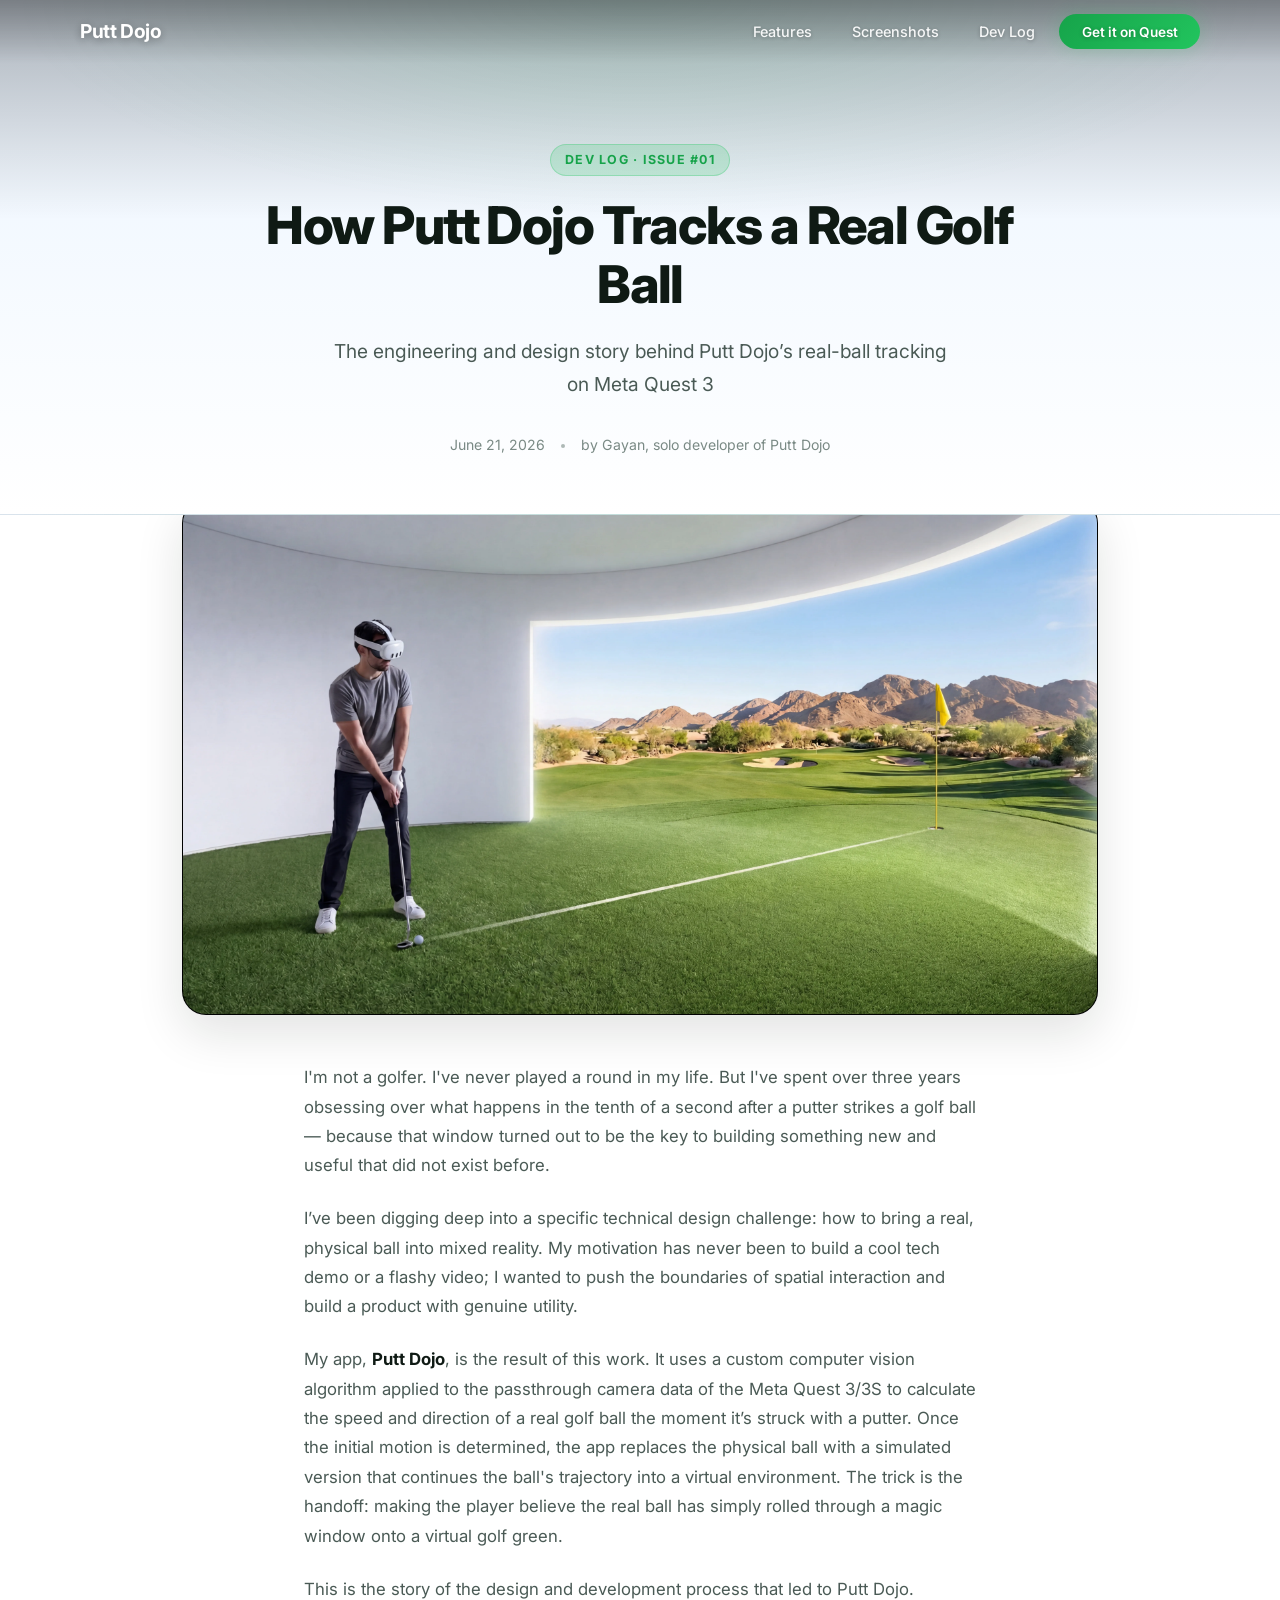
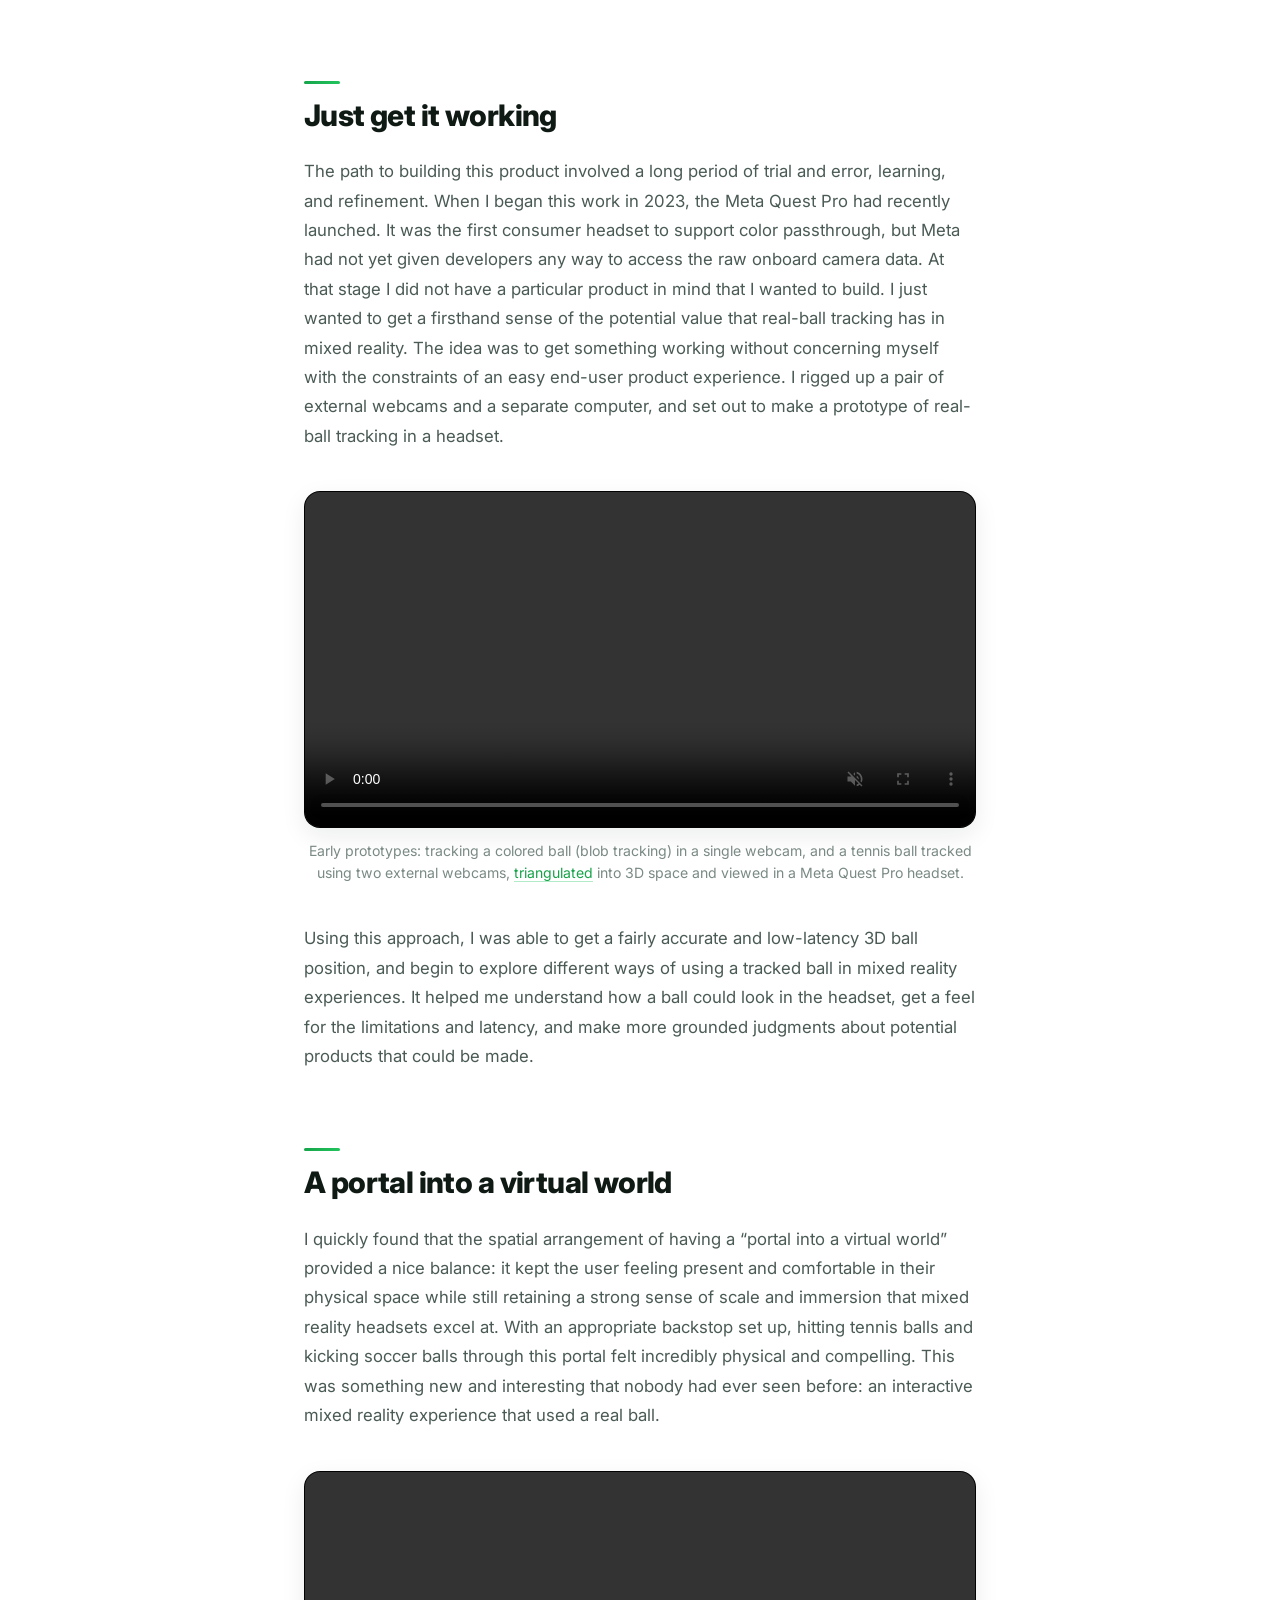
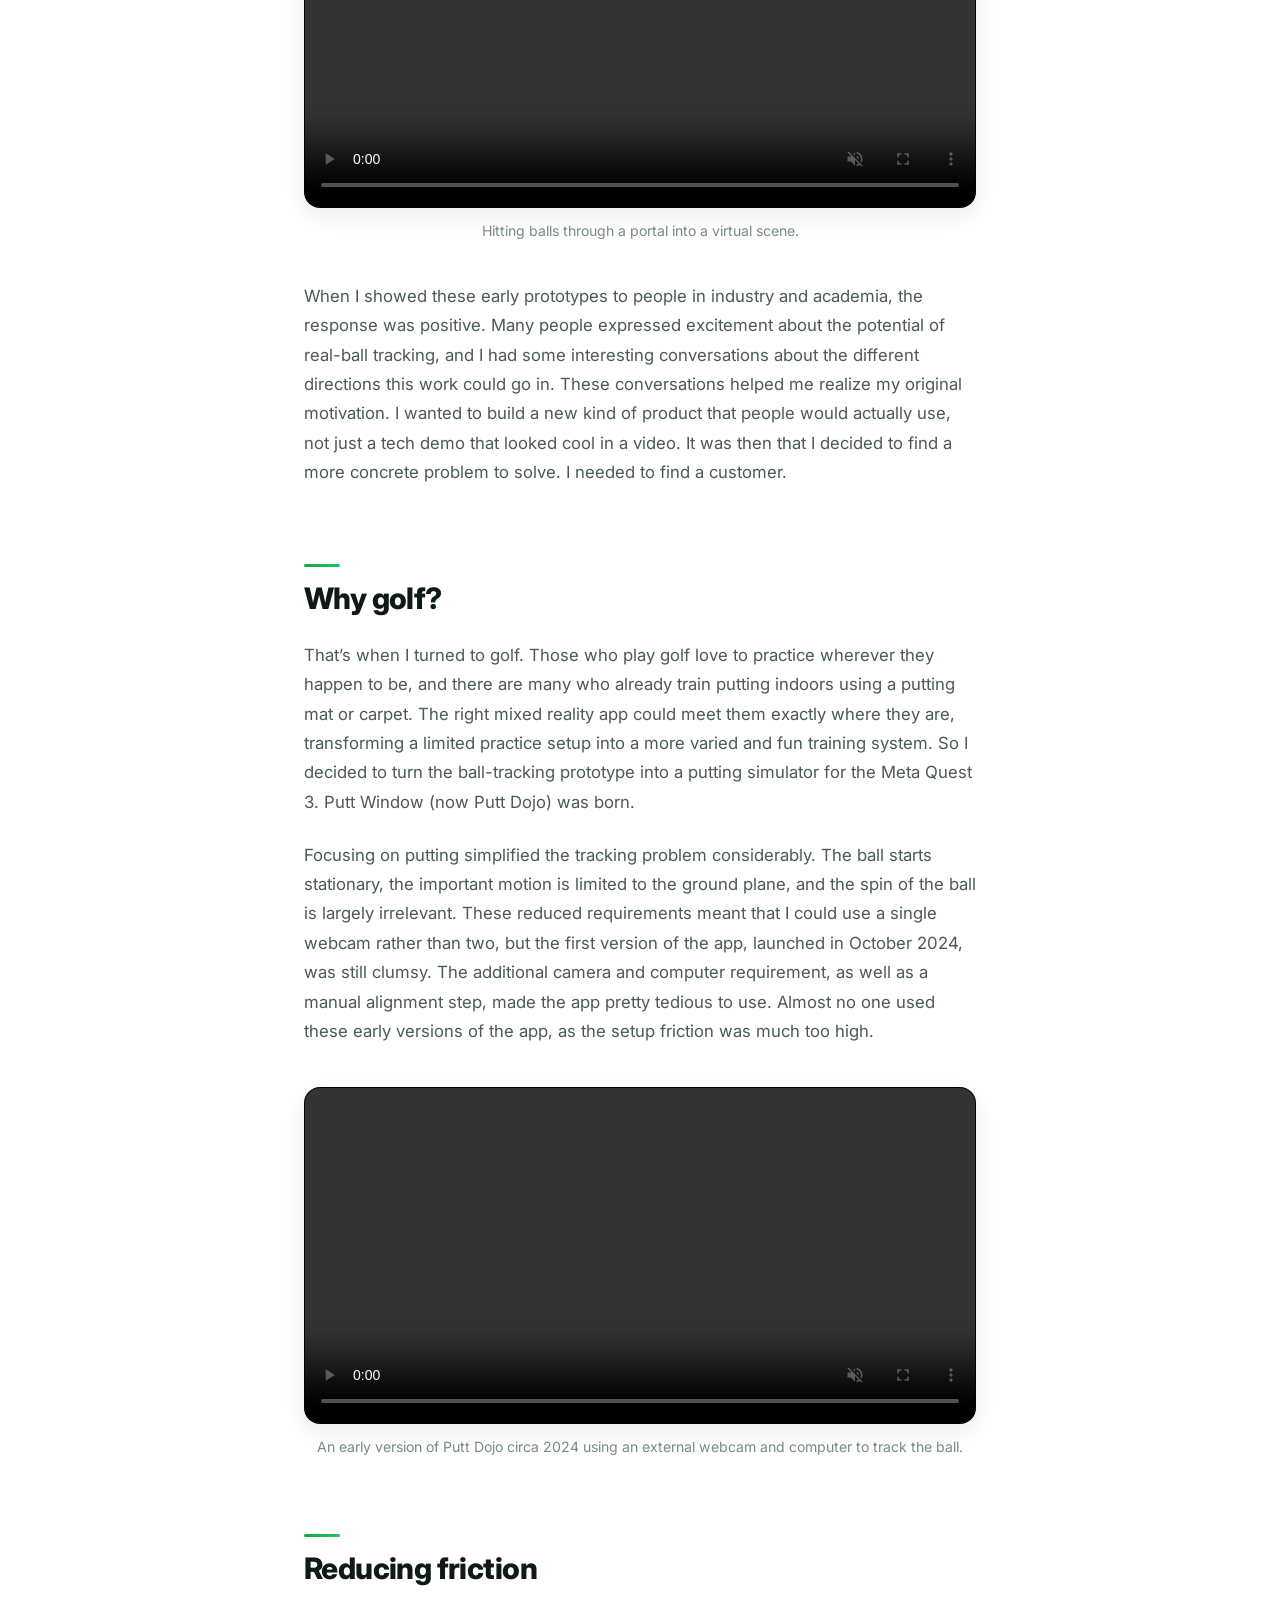
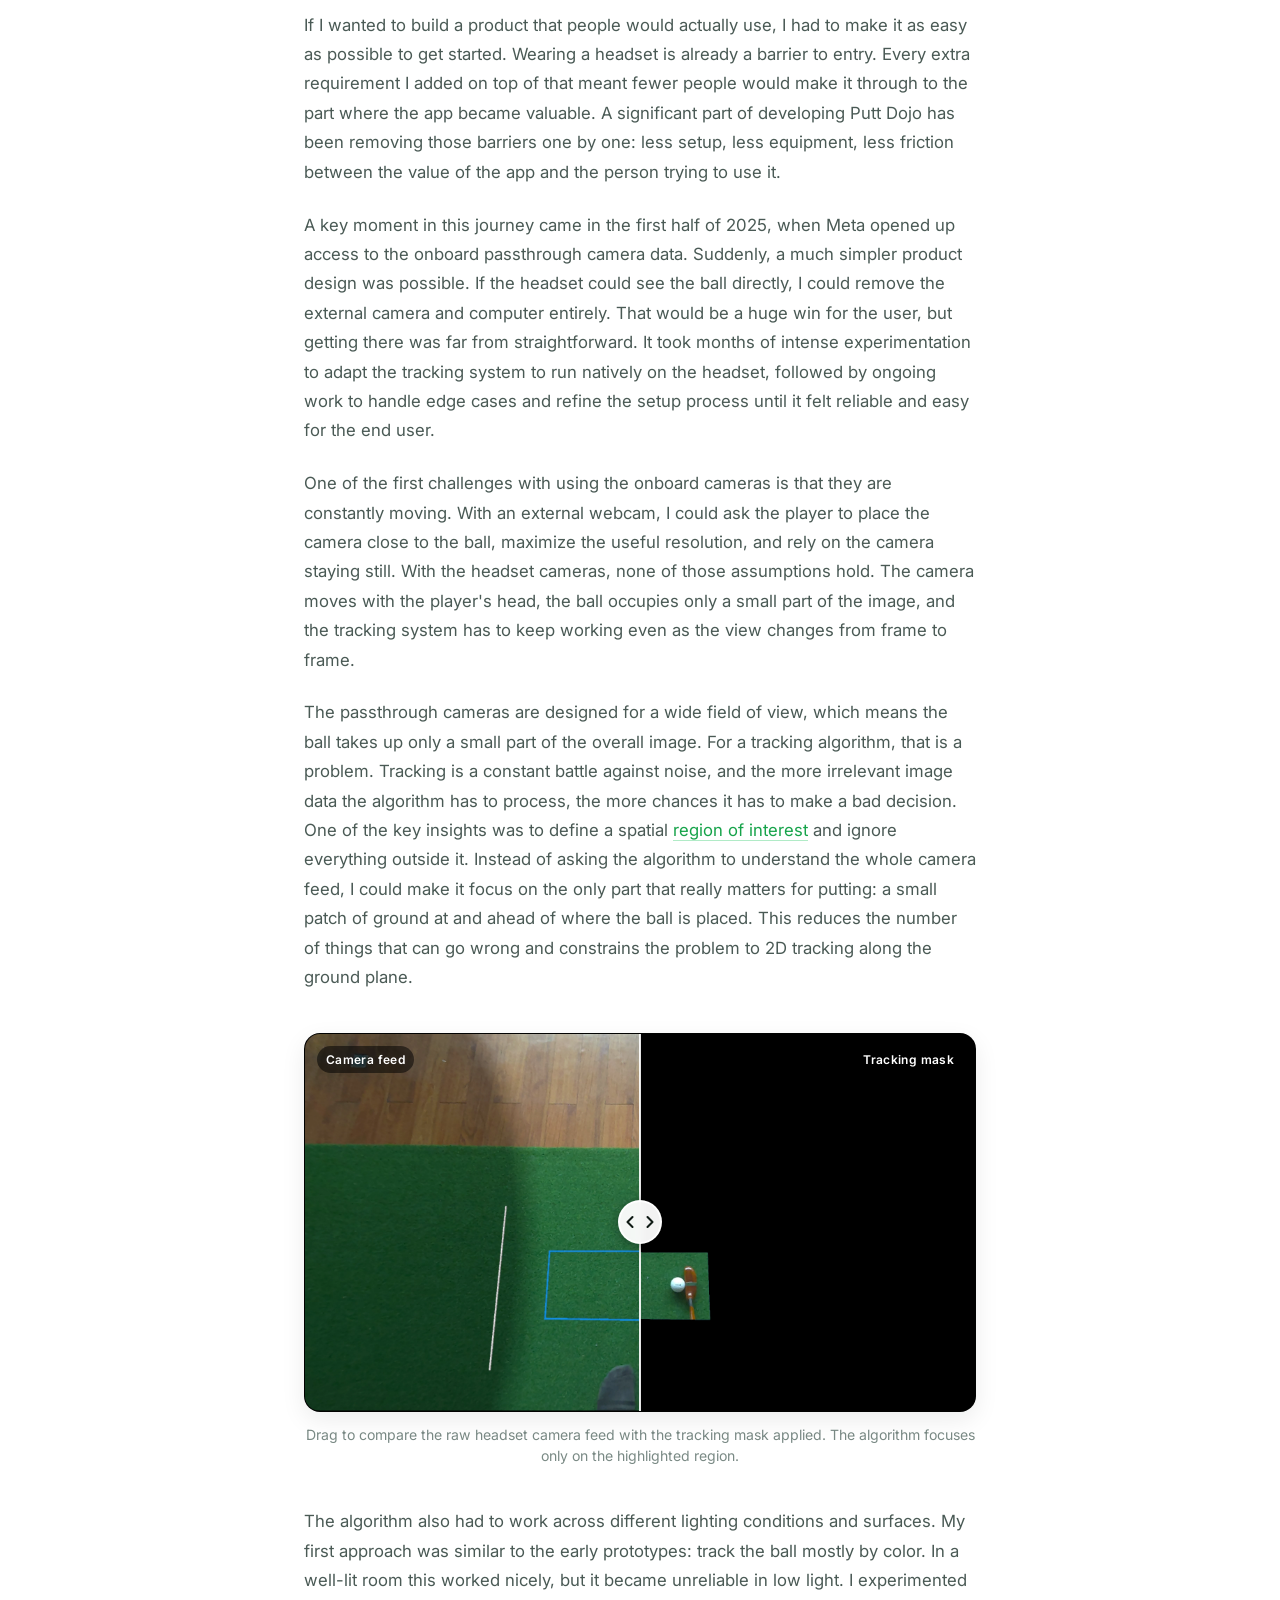
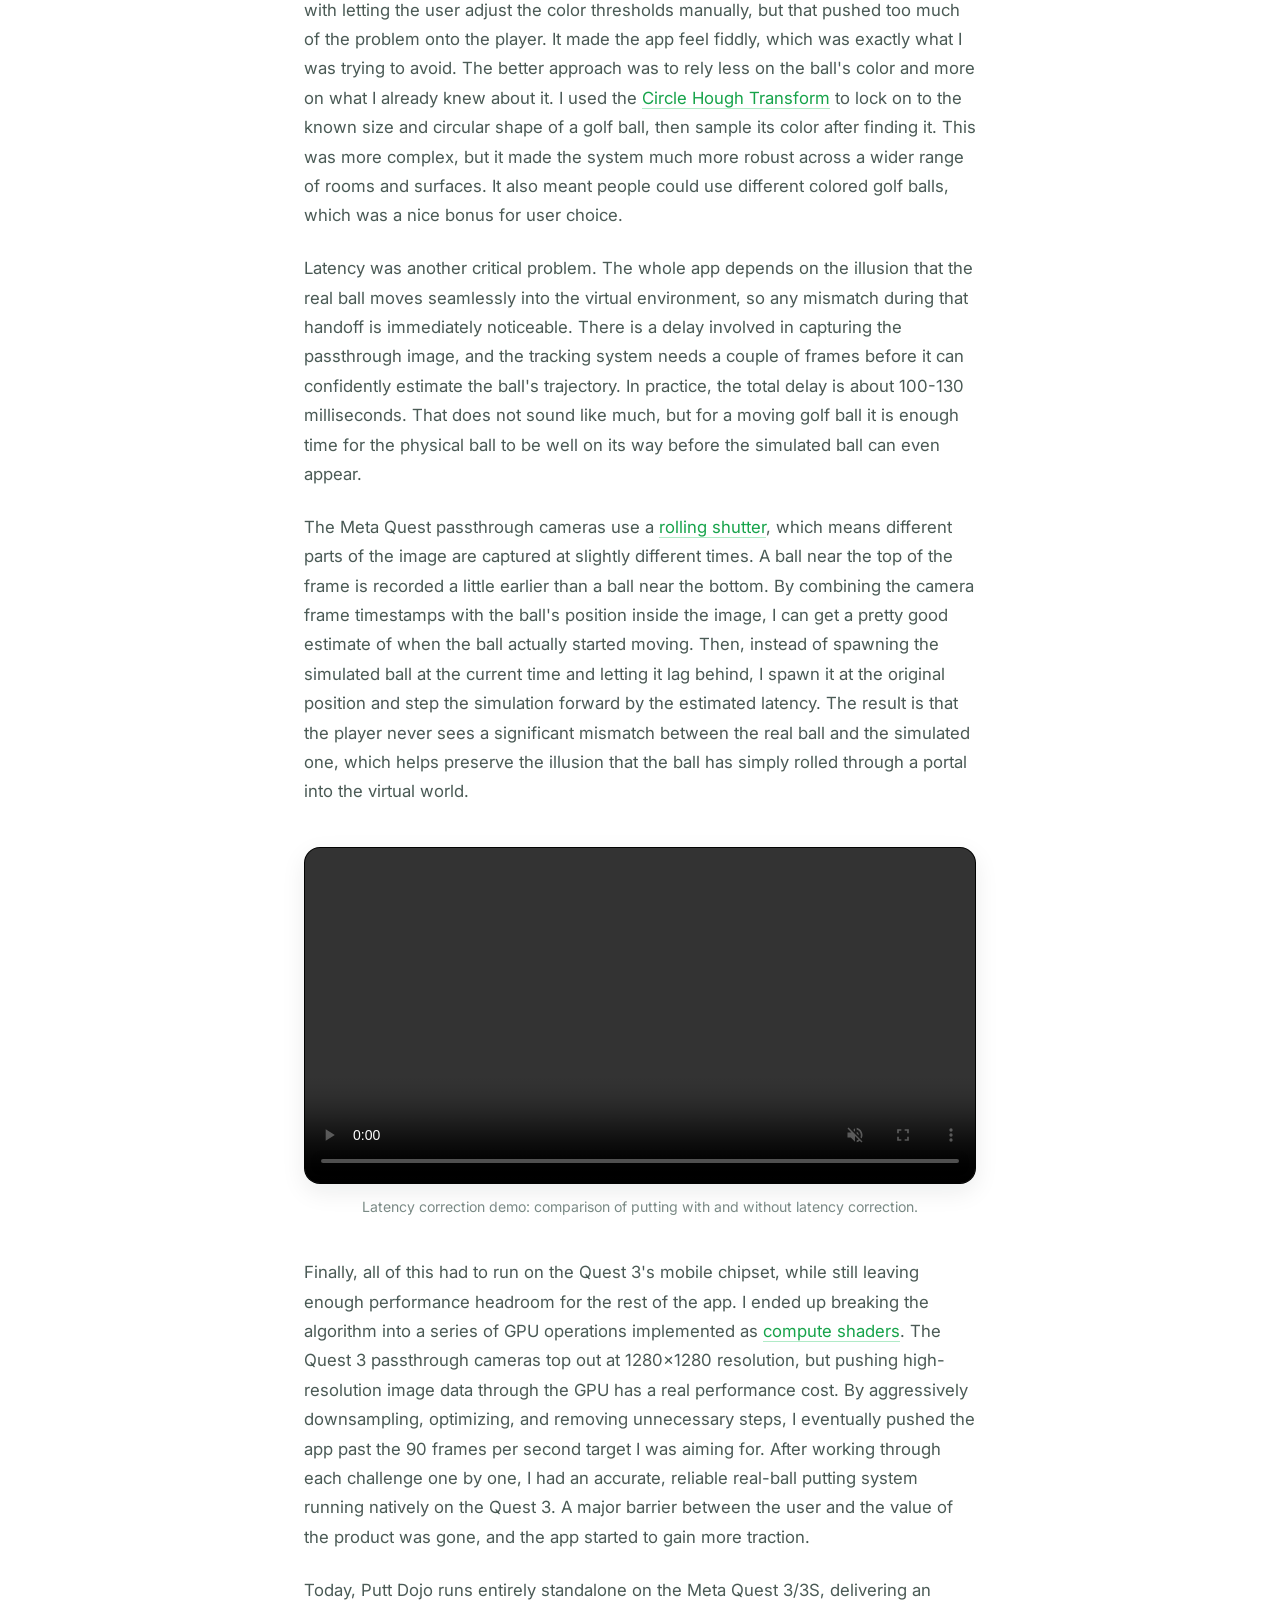
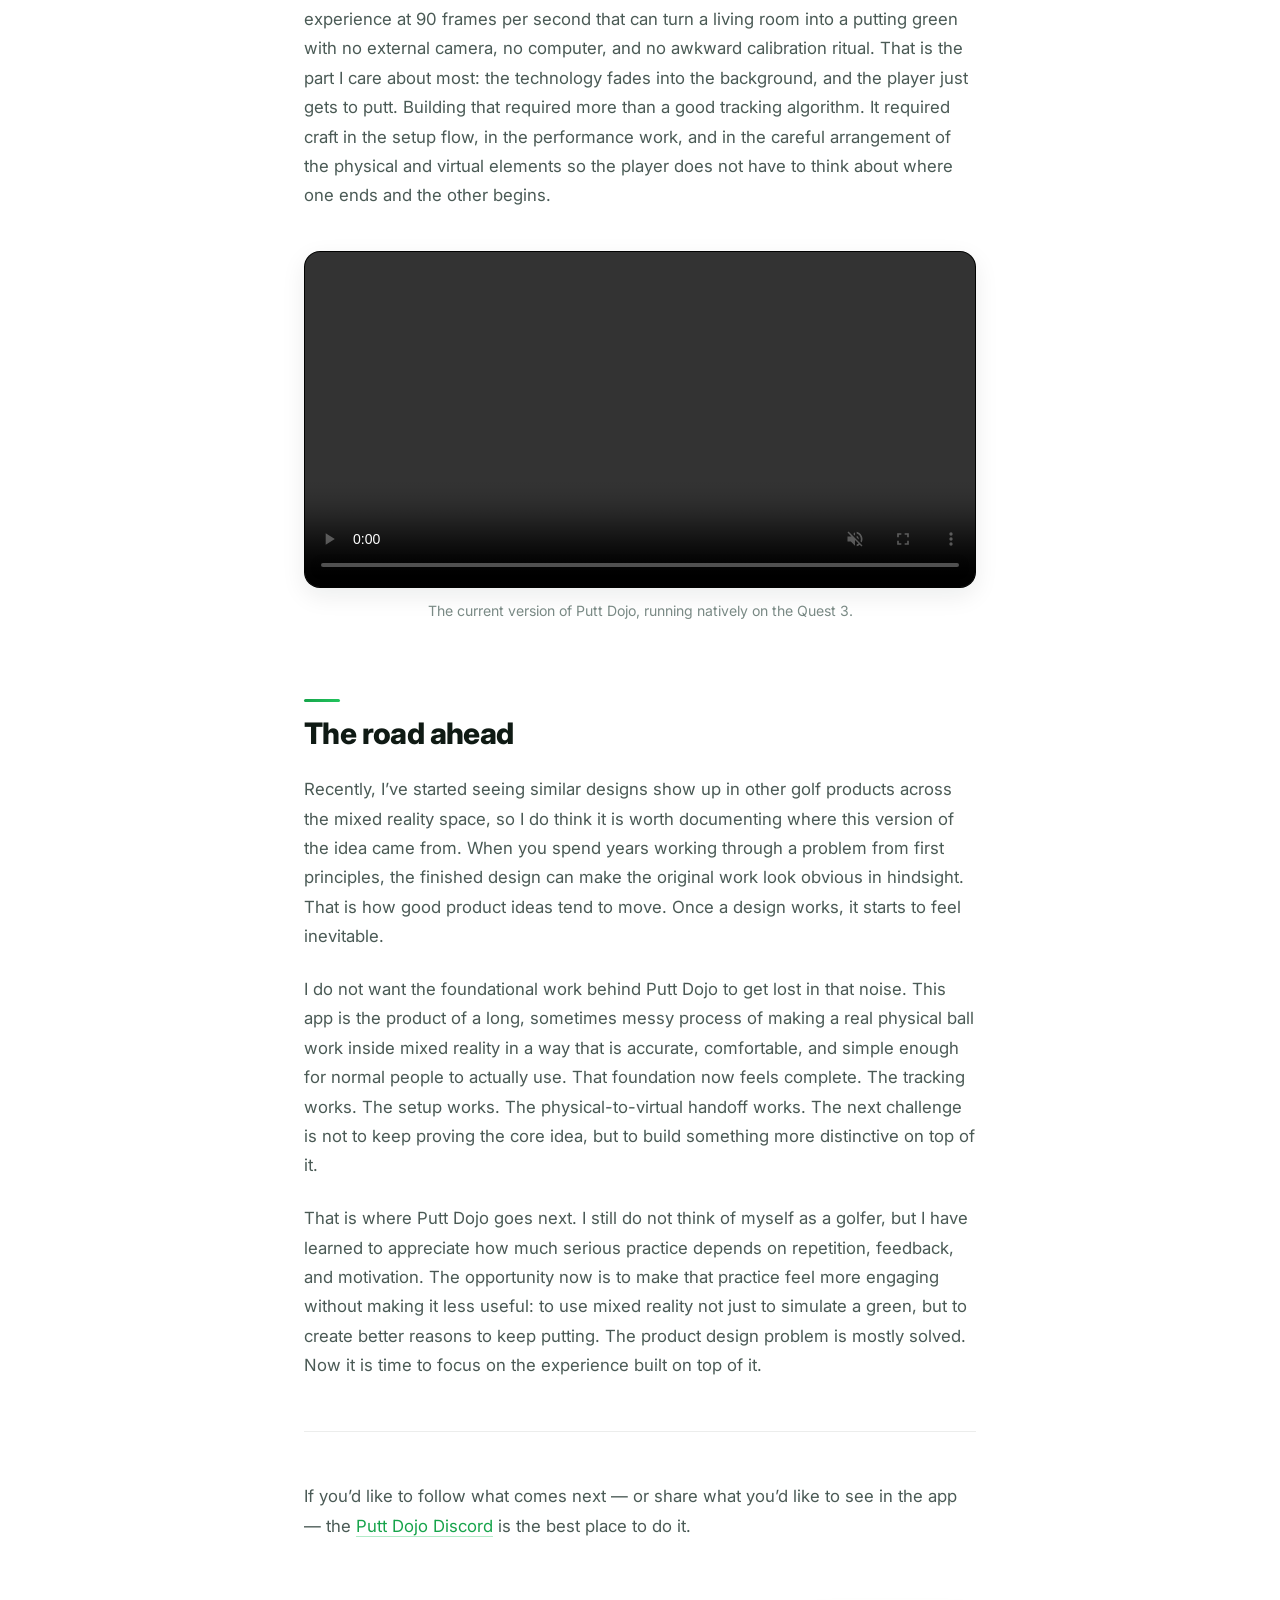
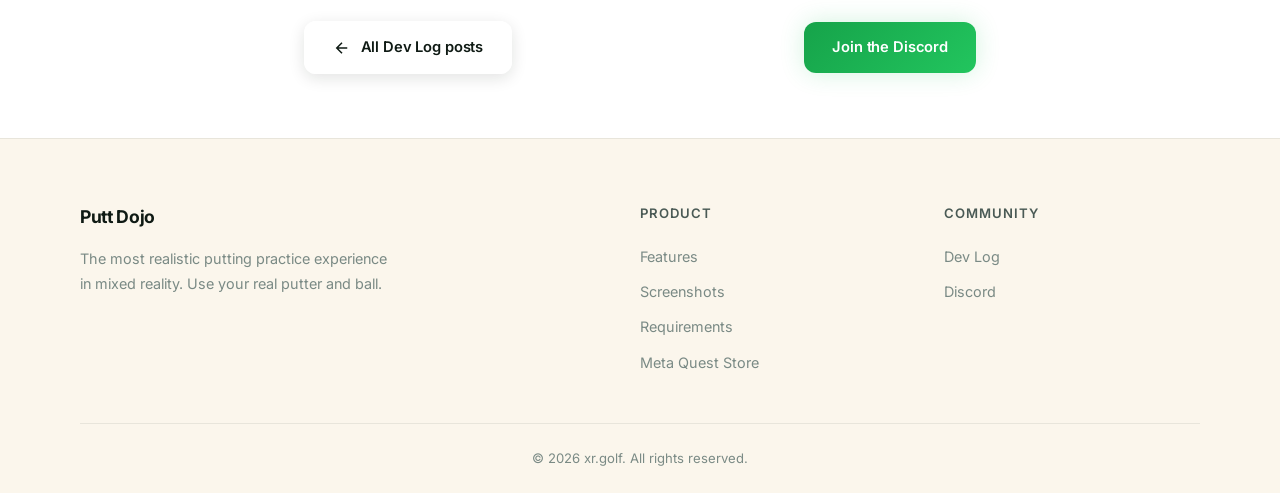
==== devlog/tracking-a-real-golf-ball.html @ 0f613c93 "Add Dev Log section with articles and assets Introduce a new Dev Log section: adds devlog/index.html" ====
<!doctype html>
<html lang="en">
  <head>
    <meta charset="UTF-8" />
    <meta name="viewport" content="width=device-width, initial-scale=1.0" />
    <meta name="theme-color" content="#ffffff" />
    <title>How Putt Dojo Tracks a Real Golf Ball — Putt Dojo Dev Log</title>
    <meta
      name="description"
      content="The engineering and design story behind Putt Dojo&rsquo;s real-ball tracking on Meta Quest 3"
    />
    <link
      rel="canonical"
      href="https://puttdojo.com/devlog/tracking-a-real-golf-ball.html"
    />
    <meta property="og:type" content="article" />
    <meta property="og:site_name" content="Putt Dojo" />
    <meta
      property="og:url"
      content="https://puttdojo.com/devlog/tracking-a-real-golf-ball.html"
    />
    <meta
      property="og:title"
      content="How Putt Dojo Tracks a Real Golf Ball — Putt Dojo Dev Log"
    />
    <meta
      property="og:description"
      content="The engineering and design story behind Putt Dojo&rsquo;s real-ball tracking on Meta Quest 3"
    />
    <meta
      property="og:image"
      content="https://puttdojo.com/images/keyart.webp"
    />
    <meta property="article:published_time" content="2026-06-21" />
    <meta property="article:author" content="Gayan" />

    <!-- Twitter Card -->
    <meta name="twitter:card" content="summary_large_image" />
    <meta
      name="twitter:title"
      content="How Putt Dojo Tracks a Real Golf Ball — Putt Dojo Dev Log"
    />
    <meta
      name="twitter:description"
      content="The engineering and design story behind Putt Dojo&rsquo;s real-ball tracking on Meta Quest 3"
    />
    <meta
      name="twitter:image"
      content="https://puttdojo.com/images/keyart.webp"
    />

    <link rel="preconnect" href="https://fonts.googleapis.com" />
    <link rel="preconnect" href="https://fonts.gstatic.com" crossorigin />
    <link
      href="https://fonts.googleapis.com/css2?family=Inter:wght@400;500;600;700;800&display=swap"
      rel="stylesheet"
    />
    <link rel="icon" type="image/x-icon" href="../images/favicon.ico" />
    <link rel="stylesheet" href="../styles.css" />
    <link rel="stylesheet" href="devlog.css" />

    <!-- Structured data -->
    <script type="application/ld+json">
      {
        "@context": "https://schema.org",
        "@type": "BlogPosting",
        "headline": "How Putt Dojo Tracks a Real Golf Ball",
        "description": "The engineering and design story behind Putt Dojo’s real-ball tracking on Meta Quest 3.",
        "image": "https://puttdojo.com/images/keyart.webp",
        "url": "https://puttdojo.com/devlog/tracking-a-real-golf-ball.html",
        "datePublished": "2026-06-21",
        "dateModified": "2026-06-21",
        "author": { "@type": "Person", "name": "Gayan" },
        "publisher": {
          "@type": "Organization",
          "name": "Putt Dojo",
          "url": "https://puttdojo.com/",
          "logo": "https://puttdojo.com/images/icon.png"
        },
        "mainEntityOfPage": {
          "@type": "WebPage",
          "@id": "https://puttdojo.com/devlog/tracking-a-real-golf-ball.html"
        }
      }
    </script>
  </head>
  <body>
    <nav class="nav scrolled" id="nav">
      <div class="nav-container">
        <a href="../index.html" class="nav-logo"><span>Putt Dojo</span></a>
        <ul class="nav-links" id="nav-links">
          <li><a href="../index.html#features">Features</a></li>
          <li><a href="../index.html#screenshots">Screenshots</a></li>
          <li><a href="index.html">Dev Log</a></li>
          <li>
            <a
              href="https://www.meta.com/en-gb/experiences/putt-window/7908645409222708/"
              class="nav-cta"
              target="_blank"
              rel="noopener noreferrer"
              >Get it on Quest</a
            >
          </li>
        </ul>
        <button
          class="nav-toggle"
          id="nav-toggle"
          aria-label="Toggle navigation"
        >
          <span></span><span></span><span></span>
        </button>
      </div>
    </nav>

    <header class="devlog-hero">
      <div class="devlog-hero-content">
        <span class="section-label">Dev Log &middot; Issue #01</span>
        <h1 class="devlog-title">How Putt Dojo Tracks a Real Golf Ball</h1>
        <p class="devlog-deck">
          The engineering and design story behind Putt Dojo&rsquo;s real-ball
          tracking on Meta Quest 3
        </p>
        <div class="devlog-meta">
          <time datetime="2026-06-21">June 21, 2026</time>
          <span class="dot" aria-hidden="true"></span>
          <span>by Gayan, solo developer of Putt Dojo</span>
        </div>
      </div>
    </header>

    <div class="devlog-cover">
      <figure>
        <img src="../images/keyart.webp" alt="Putt Dojo key art" />
      </figure>
    </div>

    <article class="article">
      <p>
        I'm not a golfer. I've never played a round in my life. But I've spent
        over three years obsessing over what happens in the tenth of a second
        after a putter strikes a golf ball — because that window turned out to
        be the key to building something new and useful that did not exist
        before.
      </p>
      <p>
        I&rsquo;ve been digging deep into a specific technical design challenge:
        how to bring a real, physical ball into mixed reality. My motivation has
        never been to build a cool tech demo or a flashy video; I wanted to push
        the boundaries of spatial interaction and build a product with genuine
        utility.
      </p>

      <p>
        My app, <strong>Putt Dojo</strong>, is the result of this work. It uses
        a custom computer vision algorithm applied to the passthrough camera
        data of the Meta Quest 3/3S to calculate the speed and direction of a
        real golf ball the moment it&rsquo;s struck with a putter. Once the
        initial motion is determined, the app replaces the physical ball with a
        simulated version that continues the ball's trajectory into a virtual
        environment. The trick is the handoff: making the player believe the
        real ball has simply rolled through a magic window onto a virtual golf
        green.
      </p>

      <p>
        This is the story of the design and development process that led to Putt
        Dojo.
      </p>

      <h2>Just get it working</h2>

      <p>
        The path to building this product involved a long period of trial and
        error, learning, and refinement. When I began this work in 2023, the Meta
        Quest Pro had recently launched. It was the first consumer headset to
        support color passthrough, but Meta had not yet given developers any way
        to access the raw onboard camera data. At that stage I did not have a
        particular product in mind that I wanted to build. I just wanted to get
        a firsthand sense of the potential value that real-ball tracking has in
        mixed reality. The idea was to get something working without concerning
        myself with the constraints of an easy end-user product experience. I
        rigged up a pair of external webcams and a separate computer, and set
        out to make a prototype of real-ball tracking in a headset.
      </p>

      <!-- [Video 1] — early stereo-webcam tennis-ball tracking prototype. -->
      <figure>
        <video
          src="ball_tracking.mp4"
          controls
          muted
          playsinline
          preload="metadata"
        ></video>
        <figcaption>
          Early prototypes: tracking a colored ball (blob tracking) in a single
          webcam, and a tennis ball tracked using two external webcams,
          <a
            href="https://en.wikipedia.org/wiki/Triangulation_(computer_vision)"
            >triangulated</a
          >
          into 3D space and viewed in a Meta Quest Pro headset.
        </figcaption>
      </figure>

      <p>
        Using this approach, I was able to get a fairly accurate and low-latency
        3D ball position, and begin to explore different ways of using a tracked
        ball in mixed reality experiences. It helped me understand how a ball
        could look in the headset, get a feel for the limitations and latency,
        and make more grounded judgments about potential products that could be
        made.
      </p>

      <h2>A portal into a virtual world</h2>

      <p>
        I quickly found that the spatial arrangement of having a &ldquo;portal
        into a virtual world&rdquo; provided a nice balance: it kept the user
        feeling present and comfortable in their physical space while still
        retaining a strong sense of scale and immersion that mixed reality
        headsets excel at. With an appropriate backstop set up, hitting tennis
        balls and kicking soccer balls through this portal felt incredibly
        physical and compelling. This was something new and interesting that
        nobody had ever seen before: an interactive mixed reality experience
        that used a real ball.
      </p>

      <!-- [Video 2] — portal demo with tennis and soccer balls. -->
      <figure>
        <video
          src="portal.mp4"
          controls
          muted
          playsinline
          preload="metadata"
        ></video>
        <figcaption>
          Hitting balls through a portal into a virtual scene.
        </figcaption>
      </figure>

      <p>
        When I showed these early prototypes to people in industry and academia,
        the response was positive. Many people expressed excitement about the
        potential of real-ball tracking, and I had some interesting
        conversations about the different directions this work could go in.
        These conversations helped me realize my original motivation. I wanted
        to build a new kind of product that people would actually use, not just
        a tech demo that looked cool in a video. It was then that I decided to
        find a more concrete problem to solve. I needed to find a customer.
      </p>

      <h2>Why golf?</h2>

      <p>
        That&rsquo;s when I turned to golf. Those who play golf love to practice
        wherever they happen to be, and there are many who already train putting
        indoors using a putting mat or carpet. The right mixed reality app could
        meet them exactly where they are, transforming a limited practice setup
        into a more varied and fun training system. So I decided to turn the
        ball-tracking prototype into a putting simulator for the Meta Quest 3.
        Putt Window (now Putt Dojo) was born.
      </p>

      <p>
        Focusing on putting simplified the tracking problem considerably. The
        ball starts stationary, the important motion is limited to the ground
        plane, and the spin of the ball is largely irrelevant. These reduced
        requirements meant that I could use a single webcam rather than two, but
        the first version of the app, launched in October 2024, was still
        clumsy. The additional camera and computer requirement, as well as a
        manual alignment step, made the app pretty tedious to use. Almost no one
        used these early versions of the app, as the setup friction was much too
        high.
      </p>

      <!-- [Video 3] — first iteration of the putting simulator. -->
      <figure>
        <video
          src="putting_sim.mp4"
          controls
          muted
          playsinline
          preload="metadata"
        ></video>
        <figcaption>
          An early version of Putt Dojo circa 2024 using an external webcam and
          computer to track the ball.
        </figcaption>
      </figure>

      <h2>Reducing friction</h2>

      <p>
        If I wanted to build a product that people would actually use, I had to
        make it as easy as possible to get started. Wearing a headset is already
        a barrier to entry. Every extra requirement I added on top of that meant
        fewer people would make it through to the part where the app became
        valuable. A significant part of developing Putt Dojo has been removing
        those barriers one by one: less setup, less equipment, less friction
        between the value of the app and the person trying to use it.
      </p>
      <p>
        A key moment in this journey came in the first half of 2025, when Meta
        opened up access to the onboard passthrough camera data. Suddenly, a
        much simpler product design was possible. If the headset could see the
        ball directly, I could remove the external camera and computer entirely.
        That would be a huge win for the user, but getting there was far from
        straightforward. It took months of intense experimentation to adapt the
        tracking system to run natively on the headset, followed by ongoing work
        to handle edge cases and refine the setup process until it felt reliable
        and easy for the end user.
      </p>
      <p>
        One of the first challenges with using the onboard cameras is that they
        are constantly moving. With an external webcam, I could ask the player
        to place the camera close to the ball, maximize the useful resolution,
        and rely on the camera staying still. With the headset cameras, none of
        those assumptions hold. The camera moves with the player's head, the
        ball occupies only a small part of the image, and the tracking system
        has to keep working even as the view changes from frame to frame.
      </p>

      <p>
        The passthrough cameras are designed for a wide field of view, which
        means the ball takes up only a small part of the overall image. For a
        tracking algorithm, that is a problem. Tracking is a constant battle
        against noise, and the more irrelevant image data the algorithm has to
        process, the more chances it has to make a bad decision. One of the key
        insights was to define a spatial
        <a href="https://en.wikipedia.org/wiki/Region_of_interest"
          >region of interest</a
        >
        and ignore everything outside it. Instead of asking the algorithm to
        understand the whole camera feed, I could make it focus on the only part
        that really matters for putting: a small patch of ground at and ahead of
        where the ball is placed. This reduces the number of things that can go
        wrong and constrains the problem to 2D tracking along the ground plane.
      </p>

      <!-- [Image 1] — before/after slider: raw camera feed vs tracking mask -->
      <figure class="before-after">
        <div class="before-after-inner">
          <!-- Bottom layer: masked view (fully visible, sets element size) -->
          <img
            class="before-after-base"
            src="visualization_mask.webp"
            alt="Headset camera feed with tracking mask applied"
          />
          <!-- Top layer: raw camera feed (clipped by JS-driven clip-path) -->
          <img
            class="before-after-top"
            src="visualization.webp"
            alt="Raw headset camera feed"
            style="clip-path: inset(0 50% 0 0)"
          />
          <!-- Divider line + handle -->
          <div class="before-after-divider" style="left: 50%">
            <div class="before-after-handle" aria-hidden="true">
              <svg
                width="20"
                height="20"
                viewBox="0 0 24 24"
                fill="none"
                stroke="currentColor"
                stroke-width="2.5"
                stroke-linecap="round"
                stroke-linejoin="round"
              >
                <path d="M15 18l-6-6 6-6" />
              </svg>
              <svg
                width="20"
                height="20"
                viewBox="0 0 24 24"
                fill="none"
                stroke="currentColor"
                stroke-width="2.5"
                stroke-linecap="round"
                stroke-linejoin="round"
              >
                <path d="M9 18l6-6-6-6" />
              </svg>
            </div>
          </div>
          <!-- Labels -->
          <span class="before-after-label before-after-label--left"
            >Camera feed</span
          >
          <span class="before-after-label before-after-label--right"
            >Tracking mask</span
          >
          <!-- Invisible range input — handles all pointer/touch events -->
          <input
            type="range"
            class="before-after-range"
            min="0"
            max="100"
            value="50"
            aria-label="Compare camera feed and tracking mask"
          />
        </div>
        <figcaption>
          Drag to compare the raw headset camera feed with the tracking mask
          applied. The algorithm focuses only on the highlighted region.
        </figcaption>
      </figure>

      <p>
        The algorithm also had to work across different lighting conditions and
        surfaces. My first approach was similar to the early prototypes: track
        the ball mostly by color. In a well-lit room this worked nicely, but it
        became unreliable in low light. I experimented with letting the user
        adjust the color thresholds manually, but that pushed too much of the
        problem onto the player. It made the app feel fiddly, which was exactly
        what I was trying to avoid. The better approach was to rely less on the
        ball's color and more on what I already knew about it. I used the
        <a href="https://en.wikipedia.org/wiki/Circle_Hough_Transform"
          >Circle Hough Transform</a
        >
        to lock on to the known size and circular shape of a golf ball, then
        sample its color after finding it. This was more complex, but it made
        the system much more robust across a wider range of rooms and surfaces.
        It also meant people could use different colored golf balls, which was a
        nice bonus for user choice.
      </p>

      <p>
        Latency was another critical problem. The whole app depends on the
        illusion that the real ball moves seamlessly into the virtual
        environment, so any mismatch during that handoff is immediately
        noticeable. There is a delay involved in capturing the passthrough
        image, and the tracking system needs a couple of frames before it can
        confidently estimate the ball's trajectory. In practice, the total delay
        is about 100-130 milliseconds. That does not sound like much, but for a
        moving golf ball it is enough time for the physical ball to be well on
        its way before the simulated ball can even appear.
      </p>

      <p>
        The Meta Quest passthrough cameras use a
        <a href="https://en.wikipedia.org/wiki/Rolling_shutter"
          >rolling shutter</a
        >, which means different parts of the image are captured at slightly
        different times. A ball near the top of the frame is recorded a little
        earlier than a ball near the bottom. By combining the camera frame
        timestamps with the ball's position inside the image, I can get a pretty
        good estimate of when the ball actually started moving. Then, instead of
        spawning the simulated ball at the current time and letting it lag
        behind, I spawn it at the original position and step the simulation
        forward by the estimated latency. The result is that the player never
        sees a significant mismatch between the real ball and the simulated one,
        which helps preserve the illusion that the ball has simply rolled
        through a portal into the virtual world.
      </p>

      <!-- [Video 4] — latency correction demo, showing the real ball and simulated ball side by side with a visible latency offset. -->
      <figure>
        <video
          src="latency_correction.mp4"
          controls
          muted
          playsinline
          preload="metadata"
        ></video>
        <figcaption>
          Latency correction demo: comparison of putting with and without
          latency correction.
        </figcaption>
      </figure>

      <p>
        Finally, all of this had to run on the Quest 3's mobile chipset, while
        still leaving enough performance headroom for the rest of the app. I
        ended up breaking the algorithm into a series of GPU operations
        implemented as
        <a href="https://en.wikipedia.org/wiki/Shader#Compute_shaders"
          >compute shaders</a
        >. The Quest 3 passthrough cameras top out at 1280x1280 resolution, but
        pushing high-resolution image data through the GPU has a real
        performance cost. By aggressively downsampling, optimizing, and removing
        unnecessary steps, I eventually pushed the app past the 90 frames per
        second target I was aiming for. After working through each challenge one
        by one, I had an accurate, reliable real-ball putting system running
        natively on the Quest 3. A major barrier between the user and the value
        of the product was gone, and the app started to gain more traction.
      </p>

      <p>
        Today, Putt Dojo runs entirely standalone on the Meta Quest 3/3S,
        delivering an experience at 90&nbsp;frames per second that can turn a
        living room into a putting green with no external camera, no computer,
        and no awkward calibration ritual. That is the part I care about most:
        the technology fades into the background, and the player just gets to
        putt. Building that required more than a good tracking algorithm. It
        required craft in the setup flow, in the performance work, and in the
        careful arrangement of the physical and virtual elements so the player
        does not have to think about where one ends and the other begins.
      </p>

      <!-- [Video 5] — the current version of Putt Dojo, running natively on the Quest 3 -->
      <figure>
        <video
          src="latest.mp4"
          controls
          muted
          playsinline
          preload="metadata"
        ></video>
        <figcaption>
          The current version of Putt Dojo, running natively on the Quest 3.
        </figcaption>
      </figure>

      <h2>The road ahead</h2>

      <p>
        Recently, I&rsquo;ve started seeing similar designs show up in other
        golf products across the mixed reality space, so I do think it is worth
        documenting where this version of the idea came from. When you spend
        years working through a problem from first principles, the finished
        design can make the original work look obvious in hindsight. That is how
        good product ideas tend to move. Once a design works, it starts to feel
        inevitable.
      </p>

      <p>
        I do not want the foundational work behind Putt Dojo to get lost in that
        noise. This app is the product of a long, sometimes messy process of
        making a real physical ball work inside mixed reality in a way that is
        accurate, comfortable, and simple enough for normal people to actually
        use. That foundation now feels complete. The tracking works. The setup
        works. The physical-to-virtual handoff works. The next challenge is not
        to keep proving the core idea, but to build something more distinctive
        on top of it.
      </p>

      <p>
        That is where Putt Dojo goes next. I still do not think of myself as a
        golfer, but I have learned to appreciate how much serious practice
        depends on repetition, feedback, and motivation. The opportunity now is
        to make that practice feel more engaging without making it less useful:
        to use mixed reality not just to simulate a green, but to create better
        reasons to keep putting. The product design problem is mostly solved.
        Now it is time to focus on the experience built on top of it.
      </p>

      <hr />

      <p>
        If you&rsquo;d like to follow what comes next &mdash; or share what
        you&rsquo;d like to see in the app &mdash; the
        <a href="https://discord.gg/wkDcwCEBzJ">Putt Dojo Discord</a> is the
        best place to do it.
      </p>
    </article>

    <div class="devlog-end">
      <a href="index.html" class="btn btn-secondary">
        <svg
          width="18"
          height="18"
          viewBox="0 0 24 24"
          fill="none"
          stroke="currentColor"
          stroke-width="2"
        >
          <path d="M19 12H5M12 19l-7-7 7-7" />
        </svg>
        All Dev Log posts
      </a>
      <a
        href="https://discord.gg/wkDcwCEBzJ"
        class="btn btn-primary"
        target="_blank"
        rel="noopener noreferrer"
        >Join the Discord</a
      >
    </div>

    <footer class="footer">
      <div class="container">
        <div class="footer-content">
          <div class="footer-brand">
            <a href="../index.html" class="footer-logo"
              ><span>Putt Dojo</span></a
            >
            <p class="footer-description">
              The most realistic putting practice experience in mixed reality.
              Use your real putter and ball.
            </p>
          </div>
          <div class="footer-links-group">
            <h4>Product</h4>
            <ul>
              <li><a href="../index.html#features">Features</a></li>
              <li><a href="../index.html#screenshots">Screenshots</a></li>
              <li><a href="../index.html#requirements">Requirements</a></li>
              <li>
                <a
                  href="https://www.meta.com/en-gb/experiences/putt-window/7908645409222708/"
                  target="_blank"
                  rel="noopener noreferrer"
                  >Meta Quest Store</a
                >
              </li>
            </ul>
          </div>
          <div class="footer-links-group">
            <h4>Community</h4>
            <ul>
              <li><a href="index.html">Dev Log</a></li>
              <li>
                <a
                  href="https://discord.gg/wkDcwCEBzJ"
                  target="_blank"
                  rel="noopener noreferrer"
                  >Discord</a
                >
              </li>
            </ul>
          </div>
        </div>
        <div class="footer-bottom">
          <p>&copy; 2026 xr.golf. All rights reserved.</p>
        </div>
      </div>
    </footer>

    <script src="../script.js"></script>
    <script>
      // Before/after slider — scoped to this article page
      (function () {
        function initSliders() {
          document.querySelectorAll(".before-after").forEach(function (fig) {
            var inner = fig.querySelector(".before-after-inner");
            var topImg = fig.querySelector(".before-after-top");
            var divider = fig.querySelector(".before-after-divider");
            var range = fig.querySelector(".before-after-range");
            if (!inner || !topImg || !divider || !range) return;

            function applyPosition(pct) {
              topImg.style.clipPath = "inset(0 " + (100 - pct) + "% 0 0)";
              divider.style.left = pct + "%";
              range.value = pct;
            }

            // Sync range input changes to visual state
            range.addEventListener("input", function () {
              applyPosition(parseFloat(range.value));
            });

            // Fade labels while dragging
            range.addEventListener("pointerdown", function () {
              inner.classList.add("is-dragging");
            });
            range.addEventListener("pointerup", function () {
              inner.classList.remove("is-dragging");
            });
            range.addEventListener("touchend", function () {
              inner.classList.remove("is-dragging");
            });

            // Auto-sweep once on scroll into view: 50 → 10 → 90 → 50
            var swept = false;
            var observer = new IntersectionObserver(
              function (entries) {
                entries.forEach(function (entry) {
                  if (entry.isIntersecting && !swept) {
                    swept = true;
                    observer.unobserve(inner);
                    runSweep(applyPosition);
                  }
                });
              },
              { threshold: 0.6 },
            );

            observer.observe(inner);
          });
        }

        // Animate through keyframes using rAF + ease-in-out
        function runSweep(applyPosition) {
          // keyframes: [value, cumulative-duration-ms]
          var keyframes = [
            [50, 0],
            [10, 700],
            [90, 1500],
            [50, 2200],
          ];
          var startTime = null;

          function easeInOut(t) {
            return t < 0.5 ? 2 * t * t : -1 + (4 - 2 * t) * t;
          }

          function interpolate(a, b, t) {
            return a + (b - a) * easeInOut(t);
          }

          function step(timestamp) {
            if (!startTime) startTime = timestamp;
            var elapsed = timestamp - startTime;
            var totalDuration = keyframes[keyframes.length - 1][1];

            if (elapsed >= totalDuration) {
              applyPosition(keyframes[keyframes.length - 1][0]);
              return;
            }

            // Find which segment we're in
            var seg = 0;
            for (var i = 1; i < keyframes.length; i++) {
              if (elapsed <= keyframes[i][1]) {
                seg = i - 1;
                break;
              }
            }
            var segStart = keyframes[seg][1];
            var segEnd = keyframes[seg + 1][1];
            var segDuration = segEnd - segStart;
            var t = (elapsed - segStart) / segDuration;
            applyPosition(
              interpolate(keyframes[seg][0], keyframes[seg + 1][0], t),
            );
            requestAnimationFrame(step);
          }

          requestAnimationFrame(step);
        }

        if (document.readyState === "loading") {
          document.addEventListener("DOMContentLoaded", initSliders);
        } else {
          initSliders();
        }
      })();
    </script>
  </body>
</html>
---- styles.css ----
:root {
  /* Color palette - Daylight Theme matching store key art */
  --primary: #22c55e;
  --primary-dark: #16a34a;
  --primary-light: #4ade80;
  --primary-glow: rgba(34, 197, 94, 0.18);
  --accent: #22c55e;

  /* Daylight surface tiers */
  --sky-50: #eaf4ff;
  --sky-100: #d6ebff;
  --sky-200: #b9ddff;
  --sand-50: #fbf6ec;
  --sand-100: #f4ead5;
  --green-surface: #ecfdf5;

  /* Variable names retained for backwards compat with existing selectors,
     repointed to light values. */
  --bg-darkest: #ffffff;
  --bg-dark: var(--sky-50);
  --bg-darker: var(--sand-50);
  --bg-card: #ffffff;
  --bg-card-hover: var(--green-surface);
  --bg-elevated: rgba(34, 197, 94, 0.05);

  --text-primary: #0f1a14;
  --text-secondary: #4a5a55;
  --text-muted: #7a8a85;
  --text-accent: var(--primary);

  --border-subtle: rgba(15, 26, 20, 0.08);
  --border-light: rgba(15, 26, 20, 0.14);
  --border-accent: rgba(34, 197, 94, 0.28);

  /* Secondary yellow flag accent */
  --accent-yellow: #fbbf24;
  --accent-yellow-dark: #f59e0b;
  --accent-yellow-glow: rgba(251, 191, 36, 0.18);
  --gold: var(--accent-yellow);
  --discord: #5865f2;

  /* Gradients */
  --gradient-hero-overlay: linear-gradient(
    180deg,
    rgba(255, 255, 255, 0) 0%,
    rgba(255, 255, 255, 0) 55%,
    rgba(255, 255, 255, 0.55) 82%,
    #ffffff 100%
  );
  --gradient-nav-vignette: linear-gradient(
    180deg,
    rgba(0, 0, 0, 0.28) 0%,
    rgba(0, 0, 0, 0) 100%
  );
  --gradient-primary: linear-gradient(135deg, #16a34a 0%, #22c55e 100%);
  --gradient-card: linear-gradient(
    145deg,
    #ffffff 0%,
    rgba(34, 197, 94, 0.04) 100%
  );
  --gradient-cta: linear-gradient(135deg, #16a34a 0%, #22c55e 100%);
  --gradient-cta-yellow: linear-gradient(135deg, #f59e0b 0%, #fbbf24 100%);

  /* Spacing */
  --section-padding: 5rem;
  --container-max: 1120px;

  /* Shadows - soft slate */
  --shadow-sm: 0 2px 8px rgba(15, 26, 20, 0.06);
  --shadow-md: 0 8px 24px rgba(15, 26, 20, 0.08);
  --shadow-lg: 0 18px 48px rgba(15, 26, 20, 0.12);
  --shadow-glow: 0 0 40px rgba(34, 197, 94, 0.18);
  --shadow-glow-strong: 0 0 60px rgba(34, 197, 94, 0.28);
  --shadow-glow-yellow: 0 0 40px rgba(251, 191, 36, 0.22);

  /* Transitions */
  --transition-fast: 0.15s ease;
  --transition-normal: 0.3s cubic-bezier(0.4, 0, 0.2, 1);
  --transition-slow: 0.5s cubic-bezier(0.4, 0, 0.2, 1);

  /* Border radius */
  --radius-sm: 8px;
  --radius-md: 12px;
  --radius-lg: 16px;
  --radius-xl: 24px;
}

* {
  margin: 0;
  padding: 0;
  box-sizing: border-box;
}

html {
  scroll-behavior: smooth;
}

body {
  font-family:
    "Inter",
    -apple-system,
    BlinkMacSystemFont,
    "Segoe UI",
    Roboto,
    sans-serif;
  background: var(--bg-darkest);
  color: var(--text-primary);
  line-height: 1.6;
  overflow-x: hidden;
  -webkit-font-smoothing: antialiased;
  -moz-osx-font-smoothing: grayscale;
}

/* ===== NAVIGATION ===== */
.nav {
  position: fixed;
  top: 0;
  left: 0;
  right: 0;
  z-index: 1000;
  padding: 1rem 2rem;
  transition: all var(--transition-normal);
  background: var(--gradient-nav-vignette);
}

.nav.scrolled {
  background: rgba(255, 255, 255, 0.85);
  backdrop-filter: blur(24px) saturate(180%);
  -webkit-backdrop-filter: blur(24px) saturate(180%);
  border-bottom: 1px solid var(--border-subtle);
  box-shadow: 0 4px 20px rgba(15, 26, 20, 0.05);
}

.nav-container {
  max-width: var(--container-max);
  margin: 0 auto;
  display: flex;
  align-items: center;
  justify-content: space-between;
}

.nav-logo {
  display: flex;
  align-items: center;
  gap: 0.75rem;
  text-decoration: none;
  color: #ffffff;
  font-weight: 700;
  font-size: 1.2rem;
  letter-spacing: -0.02em;
  text-shadow: 0 2px 8px rgba(0, 0, 0, 0.35);
  transition:
    color var(--transition-normal),
    text-shadow var(--transition-normal);
}

.nav.scrolled .nav-logo {
  color: var(--text-primary);
  text-shadow: none;
}

.nav-logo img {
  height: 36px;
  width: auto;
}

.nav-links {
  display: flex;
  align-items: center;
  gap: 0.5rem;
  list-style: none;
}

.nav-links a {
  color: rgba(255, 255, 255, 0.92);
  text-decoration: none;
  font-weight: 500;
  font-size: 0.9rem;
  padding: 0.5rem 1rem;
  border-radius: var(--radius-sm);
  transition: all var(--transition-fast);
  text-shadow: 0 1px 4px rgba(0, 0, 0, 0.3);
}

.nav-links a:hover {
  color: #ffffff;
  background: rgba(255, 255, 255, 0.12);
}

.nav.scrolled .nav-links a {
  color: var(--text-secondary);
  text-shadow: none;
}

.nav.scrolled .nav-links a:hover {
  color: var(--text-primary);
  background: rgba(15, 26, 20, 0.05);
}

.nav-cta {
  background: var(--gradient-primary) !important;
  color: white !important;
  padding: 0.6rem 1.4rem !important;
  border-radius: 50px !important;
  font-weight: 600 !important;
  font-size: 0.85rem !important;
  transition: all var(--transition-normal) !important;
  box-shadow: 0 0 20px rgba(34, 197, 94, 0.2);
}

.nav-cta:hover {
  transform: translateY(-1px) !important;
  box-shadow: 0 0 30px rgba(34, 197, 94, 0.35) !important;
  background: var(--gradient-primary) !important;
}

.nav-toggle {
  display: none;
  flex-direction: column;
  gap: 5px;
  background: none;
  border: none;
  cursor: pointer;
  padding: 0.5rem;
}

.nav-toggle span {
  width: 22px;
  height: 2px;
  background: #ffffff;
  border-radius: 2px;
  transition: var(--transition-fast);
  box-shadow: 0 1px 4px rgba(0, 0, 0, 0.35);
}

.nav.scrolled .nav-toggle span {
  background: var(--text-primary);
  box-shadow: none;
}

/* ===== HERO SECTION ===== */
.hero {
  min-height: 100vh;
  display: flex;
  flex-direction: column;
  align-items: center;
  justify-content: center;
  padding: 8rem 2rem 6rem;
  background-image:
    url("images/keyart.webp"),
    linear-gradient(180deg, #8fc4dc 0%, #d8c89a 55%, #6ea84a 100%);
  background-size: cover, cover;
  background-position:
    center center,
    center center;
  background-repeat: no-repeat, no-repeat;
  background-color: #b8d8e8;
  position: relative;
  overflow: hidden;
}

.hero::before {
  content: "";
  position: absolute;
  top: 0;
  left: 0;
  right: 0;
  height: 220px;
  background: var(--gradient-nav-vignette);
  pointer-events: none;
  z-index: 1;
}

.hero::after {
  content: "";
  position: absolute;
  inset: 0;
  background:
    radial-gradient(
      ellipse 60% 45% at 50% 42%,
      rgba(0, 0, 0, 0.45) 0%,
      rgba(0, 0, 0, 0.25) 45%,
      rgba(0, 0, 0, 0) 75%
    ),
    var(--gradient-hero-overlay);
  pointer-events: none;
  z-index: 1;
}

.hero-content {
  position: relative;
  z-index: 2;
  text-align: center;
  max-width: 900px;
  margin: 0 auto;
}

.hero-badge {
  display: inline-flex;
  align-items: center;
  gap: 0.5rem;
  background: rgba(255, 255, 255, 0.92);
  border: 1px solid rgba(255, 255, 255, 0.6);
  padding: 0.5rem 1.2rem;
  border-radius: 50px;
  font-size: 0.82rem;
  font-weight: 600;
  color: var(--primary-dark);
  margin-bottom: 2rem;
  animation: fadeInUp 0.6s ease-out 0s both;
  letter-spacing: 0.01em;
  backdrop-filter: blur(8px);
  box-shadow: 0 4px 16px rgba(15, 26, 20, 0.12);
}

.hero-badge svg {
  color: var(--primary);
}

.hero-title {
  font-size: clamp(3.5rem, 11vw, 7rem);
  font-weight: 800;
  line-height: 1;
  letter-spacing: -0.035em;
  margin-bottom: 0.5rem;
  color: #ffffff;
  animation: fadeInUp 0.6s ease-out 0.1s both;
  text-shadow:
    0 1px 2px rgba(0, 0, 0, 0.55),
    0 4px 14px rgba(0, 0, 0, 0.5),
    0 12px 40px rgba(0, 0, 0, 0.45);
}

.hero-wordmark-sub {
  font-size: clamp(1.15rem, 3vw, 1.85rem);
  font-weight: 600;
  color: #ffffff;
  margin-bottom: 2.75rem;
  letter-spacing: 0.02em;
  animation: fadeInUp 0.6s ease-out 0.2s both;
  text-shadow:
    0 1px 2px rgba(0, 0, 0, 0.55),
    0 3px 12px rgba(0, 0, 0, 0.5),
    0 8px 24px rgba(0, 0, 0, 0.4);
}

.hero-tagline {
  font-size: clamp(1rem, 2.5vw, 1.15rem);
  font-weight: 400;
  color: var(--text-secondary);
  margin-bottom: 3rem;
  animation: fadeInUp 0.6s ease-out 0.2s both;
  max-width: 600px;
  margin-left: auto;
  margin-right: auto;
  line-height: 1.7;
}

.hero-buttons {
  display: flex;
  flex-wrap: wrap;
  gap: 1rem;
  justify-content: center;
  animation: fadeInUp 0.6s ease-out 0.4s both;
}

/* ===== BUTTONS ===== */
.btn {
  display: inline-flex;
  align-items: center;
  gap: 0.6rem;
  padding: 0.85rem 1.75rem;
  font-size: 0.95rem;
  font-weight: 600;
  text-decoration: none;
  border-radius: var(--radius-md);
  transition: all var(--transition-normal);
  cursor: pointer;
  border: none;
  letter-spacing: -0.01em;
}

.btn-lg {
  padding: 1rem 2rem;
  font-size: 1.05rem;
}

.btn-primary {
  background: var(--gradient-primary);
  color: white;
  box-shadow: 0 0 24px rgba(34, 197, 94, 0.2);
}

.btn-primary:hover {
  transform: translateY(-2px);
  box-shadow: 0 0 40px rgba(34, 197, 94, 0.35);
}

.btn-secondary {
  background: rgba(255, 255, 255, 0.92);
  color: var(--text-primary);
  border: 1px solid rgba(255, 255, 255, 0.7);
  backdrop-filter: blur(10px);
  box-shadow: 0 4px 16px rgba(15, 26, 20, 0.12);
}

.btn-secondary:hover {
  background: #ffffff;
  border-color: #ffffff;
  transform: translateY(-2px);
  box-shadow: 0 8px 24px rgba(15, 26, 20, 0.18);
}

.btn-outline {
  background: transparent;
  color: var(--text-primary);
  border: 1.5px solid var(--text-primary);
}

.btn-outline:hover {
  background: var(--text-primary);
  color: #ffffff;
  transform: translateY(-2px);
}

.scroll-indicator {
  position: absolute;
  bottom: 2rem;
  left: 50%;
  transform: translateX(-50%);
  animation: bounce 2s infinite;
  opacity: 0.6;
  color: #ffffff;
  z-index: 2;
  filter: drop-shadow(0 2px 6px rgba(0, 0, 0, 0.3));
}

.scroll-indicator svg {
  width: 28px;
  height: 28px;
}

/* ===== SECTION STYLES ===== */
.section {
  padding: var(--section-padding) 2rem;
}

.section-dark {
  background: var(--bg-darkest);
}

.section-darker {
  background: var(--bg-dark);
}

/* Demo section: hosts the relocated YouTube embed directly under the hero */
.section-demo {
  background: #ffffff;
  padding: 4rem 2rem 5rem;
  position: relative;
}

.demo-container {
  max-width: 960px;
  margin: 0 auto;
  text-align: center;
  position: relative;
  z-index: 1;
}

.demo-container .section-label {
  margin-bottom: 1.25rem;
}

.demo-lead {
  font-size: 1.05rem;
  color: var(--text-secondary);
  max-width: 620px;
  margin: 0 auto 2.5rem;
  line-height: 1.7;
}

.hero-video-container {
  position: relative;
  width: 100%;
  max-width: 920px;
  margin: 0 auto;
  border-radius: var(--radius-xl);
  overflow: hidden;
  border: 1px solid var(--border-subtle);
  box-shadow: var(--shadow-lg), var(--shadow-glow);
}

.video-wrapper {
  position: relative;
  aspect-ratio: 16 / 9;
  background: #000;
}

.video-wrapper iframe {
  position: absolute;
  top: 0;
  left: 0;
  width: 100%;
  height: 100%;
  border: 0;
}

.section-cta {
  background: #ffffff;
  position: relative;
  overflow: hidden;
}

.section-cta::before {
  content: "";
  position: absolute;
  top: 50%;
  left: 50%;
  width: 700px;
  height: 700px;
  transform: translate(-50%, -50%);
  background: radial-gradient(
    circle,
    rgba(34, 197, 94, 0.1) 0%,
    transparent 70%
  );
  pointer-events: none;
}

.container {
  max-width: var(--container-max);
  margin: 0 auto;
  position: relative;
  z-index: 1;
}

.section-header {
  text-align: center;
  margin-bottom: 4rem;
}

.section-label {
  display: inline-block;
  font-size: 0.78rem;
  font-weight: 700;
  text-transform: uppercase;
  letter-spacing: 0.1em;
  color: var(--primary-dark);
  margin-bottom: 0.75rem;
  padding: 0.3rem 0.9rem;
  background: var(--primary-glow);
  border-radius: 50px;
  border: 1px solid var(--border-accent);
}

.section-label--flag {
  color: var(--accent-yellow-dark);
  background: var(--accent-yellow-glow);
  border-color: rgba(245, 158, 11, 0.3);
}

.section-title {
  font-size: clamp(2rem, 4.5vw, 2.75rem);
  font-weight: 800;
  margin-bottom: 1rem;
  letter-spacing: -0.03em;
  color: var(--text-primary);
}

.section-subtitle {
  font-size: 1.05rem;
  color: var(--text-secondary);
  max-width: 560px;
  margin: 0 auto;
  line-height: 1.7;
}

/* ===== FEATURES SECTION ===== */
.features-grid {
  display: grid;
  grid-template-columns: repeat(auto-fit, minmax(300px, 1fr));
  gap: 1.5rem;
}

.feature-card {
  background: var(--bg-card);
  padding: 2.5rem;
  border-radius: var(--radius-lg);
  border: 1px solid var(--border-subtle);
  transition: all var(--transition-normal);
  position: relative;
  overflow: hidden;
  box-shadow: var(--shadow-sm);
}

.feature-card:hover {
  border-color: var(--border-accent);
  background: var(--bg-card-hover);
  transform: translateY(-4px);
  box-shadow: var(--shadow-md), var(--shadow-glow);
}

.feature-icon {
  width: 56px;
  height: 56px;
  display: flex;
  align-items: center;
  justify-content: center;
  background: var(--primary-glow);
  border: 1px solid var(--border-accent);
  border-radius: var(--radius-md);
  margin-bottom: 1.5rem;
  color: var(--primary);
}

.feature-card h3 {
  font-size: 1.2rem;
  font-weight: 700;
  margin-bottom: 0.75rem;
  color: var(--text-primary);
  letter-spacing: -0.02em;
}

.feature-card p {
  color: var(--text-secondary);
  line-height: 1.7;
  font-size: 0.95rem;
}

/* ===== SCREENSHOTS SECTION ===== */
.screenshots-grid {
  display: grid;
  grid-template-columns: repeat(auto-fit, minmax(280px, 1fr));
  gap: 1.25rem;
}

.screenshot-item {
  position: relative;
  border-radius: var(--radius-lg);
  overflow: hidden;
  transition: all var(--transition-normal);
  aspect-ratio: 16 / 10;
  background: var(--bg-card);
  border: 1px solid var(--border-subtle);
  box-shadow: var(--shadow-sm);
  cursor: pointer;
}

.screenshot-item:hover {
  transform: scale(1.02);
  border-color: var(--border-accent);
  box-shadow: var(--shadow-md), var(--shadow-glow);
}

.screenshot-item img {
  width: 100%;
  height: 100%;
  object-fit: cover;
  transition: opacity var(--transition-normal);
}

.screenshot-item::after {
  content: "";
  position: absolute;
  inset: 0;
  background: linear-gradient(to top, rgba(0, 0, 0, 0.4) 0%, transparent 50%);
  pointer-events: none;
  opacity: 0;
  transition: opacity var(--transition-normal);
}

.screenshot-item:hover::after {
  opacity: 1;
}

.screenshot-expand-icon {
  position: absolute;
  bottom: 12px;
  right: 12px;
  width: 36px;
  height: 36px;
  background: rgba(255, 255, 255, 0.92);
  backdrop-filter: blur(8px);
  border: 1px solid rgba(15, 26, 20, 0.08);
  border-radius: 50%;
  display: flex;
  align-items: center;
  justify-content: center;
  opacity: 0;
  transition:
    opacity var(--transition-normal),
    transform var(--transition-normal);
  z-index: 2;
  pointer-events: none;
}

.screenshot-expand-icon svg {
  width: 16px;
  height: 16px;
  color: var(--text-primary);
}

.screenshot-item:hover .screenshot-expand-icon {
  opacity: 1;
}

/* ===== LIGHTBOX GALLERY ===== */
.lightbox {
  position: fixed;
  top: 0;
  left: 0;
  width: 100%;
  height: 100%;
  background: rgba(0, 0, 0, 0.96);
  z-index: 2000;
  display: flex;
  align-items: center;
  justify-content: center;
  opacity: 0;
  visibility: hidden;
  transition:
    opacity var(--transition-normal),
    visibility var(--transition-normal);
  backdrop-filter: blur(20px);
}

.lightbox.active {
  opacity: 1;
  visibility: visible;
}

.lightbox-content {
  max-width: 90vw;
  max-height: 85vh;
  display: flex;
  align-items: center;
  justify-content: center;
}

.lightbox-image {
  max-width: 100%;
  max-height: 85vh;
  object-fit: contain;
  border-radius: var(--radius-lg);
  box-shadow: 0 20px 60px rgba(0, 0, 0, 0.5);
  transform: scale(0.95);
  transition: transform var(--transition-normal);
}

.lightbox.active .lightbox-image {
  transform: scale(1);
}

.lightbox-close {
  position: absolute;
  top: 20px;
  right: 20px;
  width: 44px;
  height: 44px;
  background: rgba(255, 255, 255, 0.08);
  border: 1px solid rgba(255, 255, 255, 0.1);
  border-radius: 50%;
  color: white;
  font-size: 28px;
  cursor: pointer;
  display: flex;
  align-items: center;
  justify-content: center;
  transition: all var(--transition-fast);
  z-index: 2001;
}

.lightbox-close:hover {
  background: rgba(255, 255, 255, 0.15);
  transform: scale(1.05);
}

.lightbox-nav {
  position: absolute;
  top: 50%;
  transform: translateY(-50%);
  width: 52px;
  height: 52px;
  background: rgba(255, 255, 255, 0.08);
  border: 1px solid rgba(255, 255, 255, 0.1);
  border-radius: 50%;
  color: white;
  cursor: pointer;
  display: flex;
  align-items: center;
  justify-content: center;
  transition: all var(--transition-fast);
  z-index: 2001;
}

.lightbox-nav:hover {
  background: rgba(255, 255, 255, 0.15);
  transform: translateY(-50%) scale(1.05);
}

.lightbox-nav svg {
  width: 24px;
  height: 24px;
}

.lightbox-prev {
  left: 20px;
}

.lightbox-next {
  right: 20px;
}

.lightbox-counter {
  position: absolute;
  bottom: 24px;
  left: 50%;
  transform: translateX(-50%);
  color: var(--text-secondary);
  font-size: 0.85rem;
  font-weight: 500;
  background: rgba(0, 0, 0, 0.6);
  backdrop-filter: blur(10px);
  border: 1px solid rgba(255, 255, 255, 0.08);
  padding: 6px 18px;
  border-radius: 50px;
}

/* Mobile lightbox adjustments */
@media (max-width: 768px) {
  .lightbox-nav {
    width: 40px;
    height: 40px;
  }

  .lightbox-nav svg {
    width: 20px;
    height: 20px;
  }

  .lightbox-prev {
    left: 10px;
  }

  .lightbox-next {
    right: 10px;
  }

  .lightbox-close {
    top: 10px;
    right: 10px;
    width: 38px;
    height: 38px;
    font-size: 24px;
  }

  .lightbox-counter {
    bottom: 16px;
    font-size: 0.8rem;
    padding: 5px 14px;
  }

  .screenshot-expand-icon {
    opacity: 0.7;
  }
}

/* ===== TESTIMONIALS SECTION ===== */
.testimonials-grid {
  display: grid;
  grid-template-columns: repeat(auto-fit, minmax(300px, 1fr));
  gap: 1.5rem;
}

.testimonial-card {
  background: var(--bg-card);
  padding: 2rem;
  border-radius: var(--radius-lg);
  border: 1px solid var(--border-subtle);
  position: relative;
  transition: all var(--transition-normal);
  display: flex;
  flex-direction: column;
  box-shadow: var(--shadow-sm);
}

.testimonial-card:hover {
  border-color: var(--border-accent);
  transform: translateY(-4px);
  box-shadow: var(--shadow-md), var(--shadow-glow);
}

.testimonial-card::before {
  content: "\201C";
  position: absolute;
  top: 1.25rem;
  right: 1.5rem;
  font-size: 4rem;
  font-family: Georgia, serif;
  color: var(--accent-yellow);
  opacity: 0.25;
  line-height: 1;
}

.testimonial-rating {
  color: var(--gold);
  font-size: 0.95rem;
  letter-spacing: 3px;
  margin-bottom: 1rem;
}

.testimonial-text {
  font-size: 1rem;
  line-height: 1.8;
  color: var(--text-secondary);
  margin-bottom: 1.5rem;
  font-style: italic;
  flex: 1;
}

.testimonial-footer {
  display: flex;
  align-items: center;
  gap: 0.75rem;
  padding-top: 1rem;
  border-top: 1px solid var(--border-subtle);
}

.testimonial-avatar {
  width: 40px;
  height: 40px;
  border-radius: 50%;
  background: var(--primary-glow);
  border: 1px solid var(--border-accent);
  display: flex;
  align-items: center;
  justify-content: center;
  color: var(--primary);
}

.testimonial-author {
  font-weight: 600;
  color: var(--text-primary);
  font-size: 0.9rem;
}

.testimonial-source {
  font-size: 0.8rem;
  color: var(--text-muted);
}

/* ===== REQUIREMENTS SECTION ===== */
.requirements-container {
  max-width: 700px;
  margin: 0 auto;
}

.requirements-card {
  background: var(--bg-card);
  border-radius: var(--radius-xl);
  padding: 3rem;
  border: 1px solid var(--border-subtle);
  position: relative;
  overflow: hidden;
  box-shadow: var(--shadow-md);
}

.requirements-card::before {
  content: "";
  position: absolute;
  top: 0;
  left: 0;
  width: 4px;
  height: 100%;
  background: var(--gradient-primary);
}

.requirements-card h3 {
  font-size: 1.3rem;
  font-weight: 700;
  color: var(--text-primary);
  margin-bottom: 2rem;
  letter-spacing: -0.02em;
}

.requirements-list {
  list-style: none;
  margin-bottom: 2rem;
}

.requirements-list li {
  display: flex;
  align-items: flex-start;
  gap: 1rem;
  padding: 1rem 0;
  border-bottom: 1px solid var(--border-subtle);
  color: var(--text-secondary);
  font-size: 0.98rem;
}

.requirements-list li:last-child {
  border-bottom: none;
}

.check-icon {
  width: 26px;
  height: 26px;
  min-width: 26px;
  background: var(--primary-glow);
  border: 1px solid var(--border-accent);
  border-radius: 50%;
  display: flex;
  align-items: center;
  justify-content: center;
  color: var(--primary);
  margin-top: 1px;
}

.note-box {
  display: flex;
  align-items: flex-start;
  gap: 0.75rem;
  background: rgba(251, 191, 36, 0.12);
  border: 1px solid rgba(245, 158, 11, 0.28);
  padding: 1.25rem 1.5rem;
  border-radius: var(--radius-md);
  margin-top: 2rem;
}

.note-box-icon {
  color: var(--accent-yellow-dark);
  min-width: 18px;
  margin-top: 2px;
}

.note-box p {
  color: var(--text-secondary);
  font-size: 0.9rem;
  line-height: 1.65;
}

.controller-note {
  margin-top: 2rem;
  color: var(--text-muted);
  font-size: 0.92rem;
  font-style: italic;
  text-align: center;
}

/* ===== CTA SECTION ===== */
.cta-content {
  text-align: center;
  max-width: 600px;
  margin: 0 auto;
  padding: 3rem 0;
}

.cta-title {
  font-size: clamp(2rem, 4.5vw, 2.5rem);
  font-weight: 800;
  margin-bottom: 1.25rem;
  line-height: 1.15;
  letter-spacing: -0.03em;
  color: var(--text-primary);
}

.cta-text {
  font-size: 1.05rem;
  color: var(--text-secondary);
  margin-bottom: 2.5rem;
  line-height: 1.7;
}

.cta-buttons {
  display: flex;
  flex-wrap: wrap;
  gap: 1rem;
  justify-content: center;
}

/* ===== FOOTER ===== */
.footer {
  background: var(--sand-50);
  border-top: 1px solid var(--border-subtle);
  padding: 4rem 2rem 0;
}

.footer-content {
  display: grid;
  grid-template-columns: 2fr 1fr 1fr;
  gap: 3rem;
  padding-bottom: 3rem;
}

.footer-brand {
  max-width: 320px;
}

.footer-logo {
  display: flex;
  align-items: center;
  gap: 0.6rem;
  text-decoration: none;
  color: var(--text-primary);
  font-weight: 700;
  font-size: 1.1rem;
  letter-spacing: -0.02em;
  margin-bottom: 1rem;
}

.footer-logo img {
  height: 32px;
  width: auto;
}

.footer-description {
  font-size: 0.9rem;
  color: var(--text-muted);
  line-height: 1.7;
}

.footer-links-group h4 {
  font-size: 0.82rem;
  font-weight: 600;
  text-transform: uppercase;
  letter-spacing: 0.08em;
  color: var(--text-secondary);
  margin-bottom: 1.25rem;
}

.footer-links-group ul {
  list-style: none;
  display: flex;
  flex-direction: column;
  gap: 0.6rem;
}

.footer-links-group a {
  color: var(--text-muted);
  text-decoration: none;
  font-size: 0.9rem;
  transition: color var(--transition-fast);
}

.footer-links-group a:hover {
  color: var(--text-primary);
}

.footer-bottom {
  border-top: 1px solid var(--border-subtle);
  padding: 1.5rem 0;
  text-align: center;
}

.footer-bottom p {
  color: var(--text-muted);
  font-size: 0.82rem;
}

/* ===== ANIMATIONS ===== */
@keyframes fadeInUp {
  from {
    opacity: 0;
    transform: translateY(24px);
  }
  to {
    opacity: 1;
    transform: translateY(0);
  }
}

@keyframes bounce {
  0%,
  100% {
    transform: translateX(-50%) translateY(0);
  }
  50% {
    transform: translateX(-50%) translateY(8px);
  }
}

.reveal {
  opacity: 0;
  transform: translateY(30px);
  transition: all 0.7s cubic-bezier(0.4, 0, 0.2, 1);
}

.reveal.active {
  opacity: 1;
  transform: translateY(0);
}

/* Stagger animation for grid children */
.features-grid .reveal:nth-child(2) {
  transition-delay: 0.1s;
}
.features-grid .reveal:nth-child(3) {
  transition-delay: 0.2s;
}
.testimonials-grid .reveal:nth-child(2) {
  transition-delay: 0.1s;
}
.testimonials-grid .reveal:nth-child(3) {
  transition-delay: 0.2s;
}
.screenshots-grid .reveal:nth-child(2) {
  transition-delay: 0.05s;
}
.screenshots-grid .reveal:nth-child(3) {
  transition-delay: 0.1s;
}
.screenshots-grid .reveal:nth-child(4) {
  transition-delay: 0.15s;
}
.screenshots-grid .reveal:nth-child(5) {
  transition-delay: 0.2s;
}

/* Lazy load images */
img {
  opacity: 0;
  transition: opacity var(--transition-normal);
}

img.loaded,
.lightbox-image {
  opacity: 1;
}

/* ===== RESPONSIVE ===== */
@media (max-width: 900px) {
  .nav-links {
    display: none;
    position: absolute;
    top: 100%;
    left: 0;
    right: 0;
    background: rgba(255, 255, 255, 0.98);
    backdrop-filter: blur(24px);
    flex-direction: column;
    padding: 1.5rem;
    gap: 0.5rem;
    border-bottom: 1px solid var(--border-subtle);
    box-shadow: 0 8px 24px rgba(15, 26, 20, 0.08);
  }

  .nav-links.active {
    display: flex;
  }

  .nav-links.active a {
    color: var(--text-secondary);
    text-shadow: none;
  }

  .nav-links.active a:hover {
    color: var(--text-primary);
    background: rgba(15, 26, 20, 0.05);
  }

  .nav-links a {
    padding: 0.75rem 1rem;
    width: 100%;
  }

  .nav-toggle {
    display: flex;
  }

  .hero {
    padding: 7rem 1.5rem 4rem;
    min-height: 88vh;
    background-position: 68% center;
  }

  .hero-video-container {
    margin-bottom: 2rem;
  }

  .section-demo {
    padding: 3rem 1.5rem 4rem;
  }

  .btn {
    padding: 0.8rem 1.5rem;
    font-size: 0.9rem;
  }

  .section {
    padding: 5rem 1.5rem;
  }

  .feature-card {
    padding: 2rem;
  }

  .requirements-card {
    padding: 2rem;
  }

  .testimonials-grid {
    grid-template-columns: 1fr;
  }

  .footer-content {
    grid-template-columns: 1fr;
    gap: 2rem;
  }

  .footer-brand {
    max-width: 100%;
  }
}

@media (max-width: 480px) {
  .hero-buttons {
    flex-direction: column;
    width: 100%;
  }

  .hero-buttons .btn {
    width: 100%;
    justify-content: center;
  }

  .cta-buttons {
    flex-direction: column;
  }

  .cta-buttons .btn {
    width: 100%;
    justify-content: center;
  }

  .features-grid {
    grid-template-columns: 1fr;
  }

  .screenshots-grid {
    grid-template-columns: 1fr;
  }

  .proof-items {
    display: grid;
    grid-template-columns: 1fr 1fr;
    gap: 1.5rem;
  }

  .hero-title {
    font-size: 2.2rem;
  }
}
---- devlog/devlog.css ----
/* ===========================================================
   DEVLOG ARTICLE STYLES
   Extends the main styles.css with prose / long-form typography.
   Keep this file purely additive — colour tokens, fonts, buttons
   and the .nav / .footer come from ../styles.css.
   =========================================================== */

/* The main site uses `img { opacity: 0 }` + a `.loaded` class added by
   script.js for lazy-loaded images. Dev log images are not lazy-loaded,
   so opt them back in to being visible by default. */
.devlog-hero img,
.devlog-cover img,
.devlog-card img,
.article img {
  opacity: 1;
}

/* ----- Article hero (compact replacement for the keyart hero) ----- */
.devlog-hero {
  position: relative;
  padding: 9rem 2rem 3.5rem;
  background:
    radial-gradient(
      ellipse 70% 60% at 50% 0%,
      rgba(34, 197, 94, 0.12) 0%,
      rgba(34, 197, 94, 0) 70%
    ),
    linear-gradient(180deg, var(--sky-50) 0%, #ffffff 100%);
  border-bottom: 1px solid var(--border-subtle);
  overflow: hidden;
}

.devlog-hero::before {
  content: "";
  position: absolute;
  top: 0;
  left: 0;
  right: 0;
  height: 220px;
  background: var(--gradient-nav-vignette);
  pointer-events: none;
  z-index: 1;
}

.devlog-hero-content {
  position: relative;
  z-index: 2;
  max-width: 760px;
  margin: 0 auto;
  text-align: center;
}

.devlog-hero .section-label {
  margin-bottom: 1.25rem;
}

.devlog-title {
  font-size: clamp(2rem, 5vw, 3.25rem);
  font-weight: 800;
  line-height: 1.15;
  letter-spacing: -0.03em;
  color: var(--text-primary);
  margin-bottom: 1.25rem;
}

.devlog-deck {
  font-size: clamp(1.05rem, 2vw, 1.2rem);
  color: var(--text-secondary);
  line-height: 1.7;
  max-width: 620px;
  margin: 0 auto 2rem;
}

.devlog-meta {
  display: inline-flex;
  flex-wrap: wrap;
  align-items: center;
  justify-content: center;
  gap: 0.5rem 1rem;
  font-size: 0.88rem;
  color: var(--text-muted);
}

.devlog-meta .dot {
  width: 4px;
  height: 4px;
  border-radius: 50%;
  background: var(--text-muted);
  opacity: 0.6;
}

.devlog-meta a {
  color: var(--primary-dark);
  text-decoration: none;
  font-weight: 600;
}

.devlog-meta a:hover {
  text-decoration: underline;
}

/* ----- Optional cover image directly under the hero ----- */
.devlog-cover {
  max-width: 980px;
  margin: 0 auto;
  padding: 0 2rem;
  margin-top: -1rem;
  margin-bottom: 3rem;
}

.devlog-cover figure {
  border-radius: var(--radius-xl);
  overflow: hidden;
  border: 1px solid var(--border-subtle);
  box-shadow: var(--shadow-lg);
  background: #000;
}

.devlog-cover img,
.devlog-cover video {
  display: block;
  width: 100%;
  height: auto;
}

/* ----- Article body / prose ----- */
.article {
  max-width: 720px;
  margin: 0 auto;
  padding: 0 1.5rem 5rem;
  color: var(--text-primary);
  font-size: 1.05rem;
  line-height: 1.75;
}

.article > * + * {
  margin-top: 1.4em;
}

.article h2 {
  font-size: clamp(1.5rem, 3vw, 1.85rem);
  font-weight: 800;
  letter-spacing: -0.02em;
  line-height: 1.25;
  margin-top: 2.6em;
  margin-bottom: 0.6em;
  color: var(--text-primary);
  scroll-margin-top: 6rem;
}

.article h2::before {
  content: "";
  display: block;
  width: 36px;
  height: 3px;
  border-radius: 2px;
  background: var(--gradient-primary);
  margin-bottom: 0.8rem;
}

.article h3 {
  font-size: 1.25rem;
  font-weight: 700;
  letter-spacing: -0.01em;
  margin-top: 2em;
  margin-bottom: 0.4em;
  color: var(--text-primary);
  scroll-margin-top: 6rem;
}

.article p {
  color: var(--text-secondary);
}

.article a {
  color: var(--primary-dark);
  text-decoration: none;
  border-bottom: 1px solid rgba(34, 197, 94, 0.35);
  transition: all var(--transition-fast);
}

.article a:hover {
  color: var(--primary);
  border-bottom-color: var(--primary);
}

.article strong {
  color: var(--text-primary);
  font-weight: 700;
}

.article ul,
.article ol {
  padding-left: 1.4em;
  color: var(--text-secondary);
}

.article li + li {
  margin-top: 0.4em;
}

.article ul li::marker {
  color: var(--primary);
}

.article hr {
  border: 0;
  height: 1px;
  background: var(--border-subtle);
  margin: 3em 0;
}

/* Blockquote — uses the yellow flag accent like the note-box */
.article blockquote {
  border-left: 3px solid var(--accent-yellow);
  background: rgba(251, 191, 36, 0.08);
  padding: 1rem 1.25rem;
  border-radius: 0 var(--radius-md) var(--radius-md) 0;
  color: var(--text-secondary);
  font-style: italic;
}

.article blockquote p {
  margin: 0;
}

/* Inline + block code */
.article code {
  font-family:
    ui-monospace, SFMono-Regular, "SF Mono", Menlo, Consolas, monospace;
  font-size: 0.92em;
  background: rgba(34, 197, 94, 0.08);
  border: 1px solid var(--border-accent);
  color: var(--primary-dark);
  padding: 0.12em 0.42em;
  border-radius: 6px;
}

.article pre {
  background: #0f1a14;
  color: #eaf4ff;
  padding: 1.1rem 1.25rem;
  border-radius: var(--radius-md);
  overflow-x: auto;
  font-size: 0.92rem;
  line-height: 1.6;
  border: 1px solid var(--border-subtle);
  box-shadow: var(--shadow-sm);
}

.article pre code {
  background: transparent;
  border: 0;
  color: inherit;
  padding: 0;
  border-radius: 0;
  font-size: inherit;
}

/* ----- Figures: images, videos, embeds ----- */
.article figure {
  margin: 2.4em 0;
}

.article figure img,
.article figure video {
  display: block;
  width: 100%;
  height: auto;
  border-radius: var(--radius-lg);
  border: 1px solid var(--border-subtle);
  box-shadow: var(--shadow-md);
  background: #000;
}

.article figcaption {
  margin-top: 0.75rem;
  font-size: 0.88rem;
  color: var(--text-muted);
  text-align: center;
  line-height: 1.55;
}

/* Side-by-side figure pair */
.article .figure-row {
  display: grid;
  grid-template-columns: 1fr 1fr;
  gap: 1rem;
}

.article .figure-row figure {
  margin: 0;
}

@media (max-width: 600px) {
  .article .figure-row {
    grid-template-columns: 1fr;
  }

  .devlog-hero {
    padding: 6.5rem 1.5rem 2.5rem;
  }
}

/* Wide figure: breaks out of the reading column for hero shots */
.article figure.wide {
  margin-left: calc(50% - 50vw + 1.5rem);
  margin-right: calc(50% - 50vw + 1.5rem);
  max-width: 980px;
  margin-left: auto;
  margin-right: auto;
}

/* Responsive 16:9 video wrapper for YouTube / Vimeo iframes */
.article .video-embed {
  position: relative;
  width: 100%;
  aspect-ratio: 16 / 9;
  border-radius: var(--radius-lg);
  overflow: hidden;
  border: 1px solid var(--border-subtle);
  box-shadow: var(--shadow-md), var(--shadow-glow);
  background: #000;
}

.article .video-embed iframe {
  position: absolute;
  inset: 0;
  width: 100%;
  height: 100%;
  border: 0;
}

/* Reusable note callout (mirrors the .note-box pattern from styles.css) */
.article .callout {
  display: flex;
  gap: 0.85rem;
  align-items: flex-start;
  padding: 1.1rem 1.25rem;
  border-radius: var(--radius-md);
  border: 1px solid var(--border-accent);
  background: var(--primary-glow);
  color: var(--text-secondary);
  font-size: 0.95rem;
}

.article .callout--warn {
  background: rgba(251, 191, 36, 0.12);
  border-color: rgba(245, 158, 11, 0.28);
  color: var(--text-secondary);
}

.article .callout strong {
  color: var(--text-primary);
}

.article .callout svg {
  flex-shrink: 0;
  margin-top: 2px;
  color: var(--primary);
}

.article .callout--warn svg {
  color: var(--accent-yellow-dark);
}

/* ----- Article footer (next/prev + back home) ----- */
.devlog-end {
  max-width: 720px;
  margin: 0 auto;
  padding: 0 1.5rem 4rem;
  display: flex;
  justify-content: space-between;
  align-items: center;
  gap: 1rem;
  flex-wrap: wrap;
}

.devlog-end .btn {
  font-size: 0.92rem;
}

/* ----- Devlog index (article list) ----- */
.devlog-index {
  max-width: 980px;
  margin: 0 auto;
  padding: 0 2rem 5rem;
}

.devlog-list {
  display: grid;
  grid-template-columns: repeat(auto-fit, minmax(280px, 1fr));
  gap: 1.5rem;
}

.devlog-card {
  display: flex;
  flex-direction: column;
  background: var(--bg-card);
  border: 1px solid var(--border-subtle);
  border-radius: var(--radius-lg);
  overflow: hidden;
  text-decoration: none;
  color: inherit;
  box-shadow: var(--shadow-sm);
  transition: all var(--transition-normal);
}

.devlog-card:hover {
  transform: translateY(-4px);
  border-color: var(--border-accent);
  box-shadow: var(--shadow-md);
}

.devlog-card-thumb {
  aspect-ratio: 16 / 9;
  background: var(--bg-dark);
  overflow: hidden;
}

.devlog-card-thumb img {
  width: 100%;
  height: 100%;
  object-fit: cover;
  display: block;
  transition: transform var(--transition-slow);
}

.devlog-card:hover .devlog-card-thumb img {
  transform: scale(1.04);
}

.devlog-card-body {
  padding: 1.5rem 1.5rem 1.75rem;
  display: flex;
  flex-direction: column;
  gap: 0.5rem;
  flex: 1;
}

.devlog-card-meta {
  font-size: 0.78rem;
  font-weight: 600;
  text-transform: uppercase;
  letter-spacing: 0.08em;
  color: var(--primary-dark);
}

.devlog-card h3 {
  font-size: 1.2rem;
  font-weight: 700;
  letter-spacing: -0.02em;
  color: var(--text-primary);
  line-height: 1.35;
}

.devlog-card p {
  color: var(--text-secondary);
  font-size: 0.95rem;
  line-height: 1.6;
}

/* ----- Before / After image slider ----- */
.before-after {
  margin: 2.4em 0;
}

.before-after-inner {
  position: relative;
  display: block;
  cursor: col-resize;
  user-select: none;
  border-radius: var(--radius-lg);
  overflow: hidden;
  border: 1px solid var(--border-subtle);
  box-shadow: var(--shadow-md);
  background: #000;
}

/* Base image — sits on bottom, establishes element height */
.before-after-base {
  display: block;
  width: 100%;
  height: auto;
}

/* Top image — absolutely positioned, clipped from the right via clip-path */
.before-after-top {
  position: absolute;
  top: 0;
  left: 0;
  width: 100%;
  height: 100%;
  object-fit: cover;
  display: block;
}

/* Override the generic .article figure img styles for slider images */
.before-after-inner img {
  border-radius: 0 !important;
  border: none !important;
  box-shadow: none !important;
  background: transparent !important;
}

/* Vertical divider line */
.before-after-divider {
  position: absolute;
  top: 0;
  bottom: 0;
  width: 2px;
  background: rgba(255, 255, 255, 0.9);
  transform: translateX(-50%);
  pointer-events: none;
  will-change: left;
}

/* Circular drag handle centred on the divider */
.before-after-handle {
  position: absolute;
  top: 50%;
  left: 50%;
  transform: translate(-50%, -50%);
  width: 44px;
  height: 44px;
  border-radius: 50%;
  background: rgba(255, 255, 255, 0.95);
  border: 2px solid rgba(255, 255, 255, 0.9);
  box-shadow: 0 2px 12px rgba(0, 0, 0, 0.35);
  display: flex;
  align-items: center;
  justify-content: center;
  gap: 0;
  color: var(--text-primary);
  backdrop-filter: blur(4px);
  -webkit-backdrop-filter: blur(4px);
}

.before-after-handle svg {
  flex-shrink: 0;
}

/* Labels */
.before-after-label {
  position: absolute;
  top: 0.75rem;
  background: rgba(0, 0, 0, 0.52);
  color: #fff;
  font-size: 0.75rem;
  font-weight: 600;
  letter-spacing: 0.03em;
  padding: 3px 9px;
  border-radius: 20px;
  pointer-events: none;
  transition: opacity 0.2s ease;
}

.before-after-label--left {
  left: 0.75rem;
}

.before-after-label--right {
  right: 0.75rem;
}

/* Fade labels while dragging */
.before-after-inner.is-dragging .before-after-label {
  opacity: 0;
}

/* Invisible range input — spans full element, captures all pointer/touch events */
.before-after-range {
  position: absolute;
  inset: 0;
  width: 100%;
  height: 100%;
  opacity: 0;
  cursor: col-resize;
  margin: 0;
  padding: 0;
  -webkit-appearance: none;
  appearance: none;
}

.before-after .before-after-inner + figcaption,
.before-after figcaption {
  margin-top: 0.75rem;
  font-size: 0.88rem;
  color: var(--text-muted);
  text-align: center;
  line-height: 1.55;
}
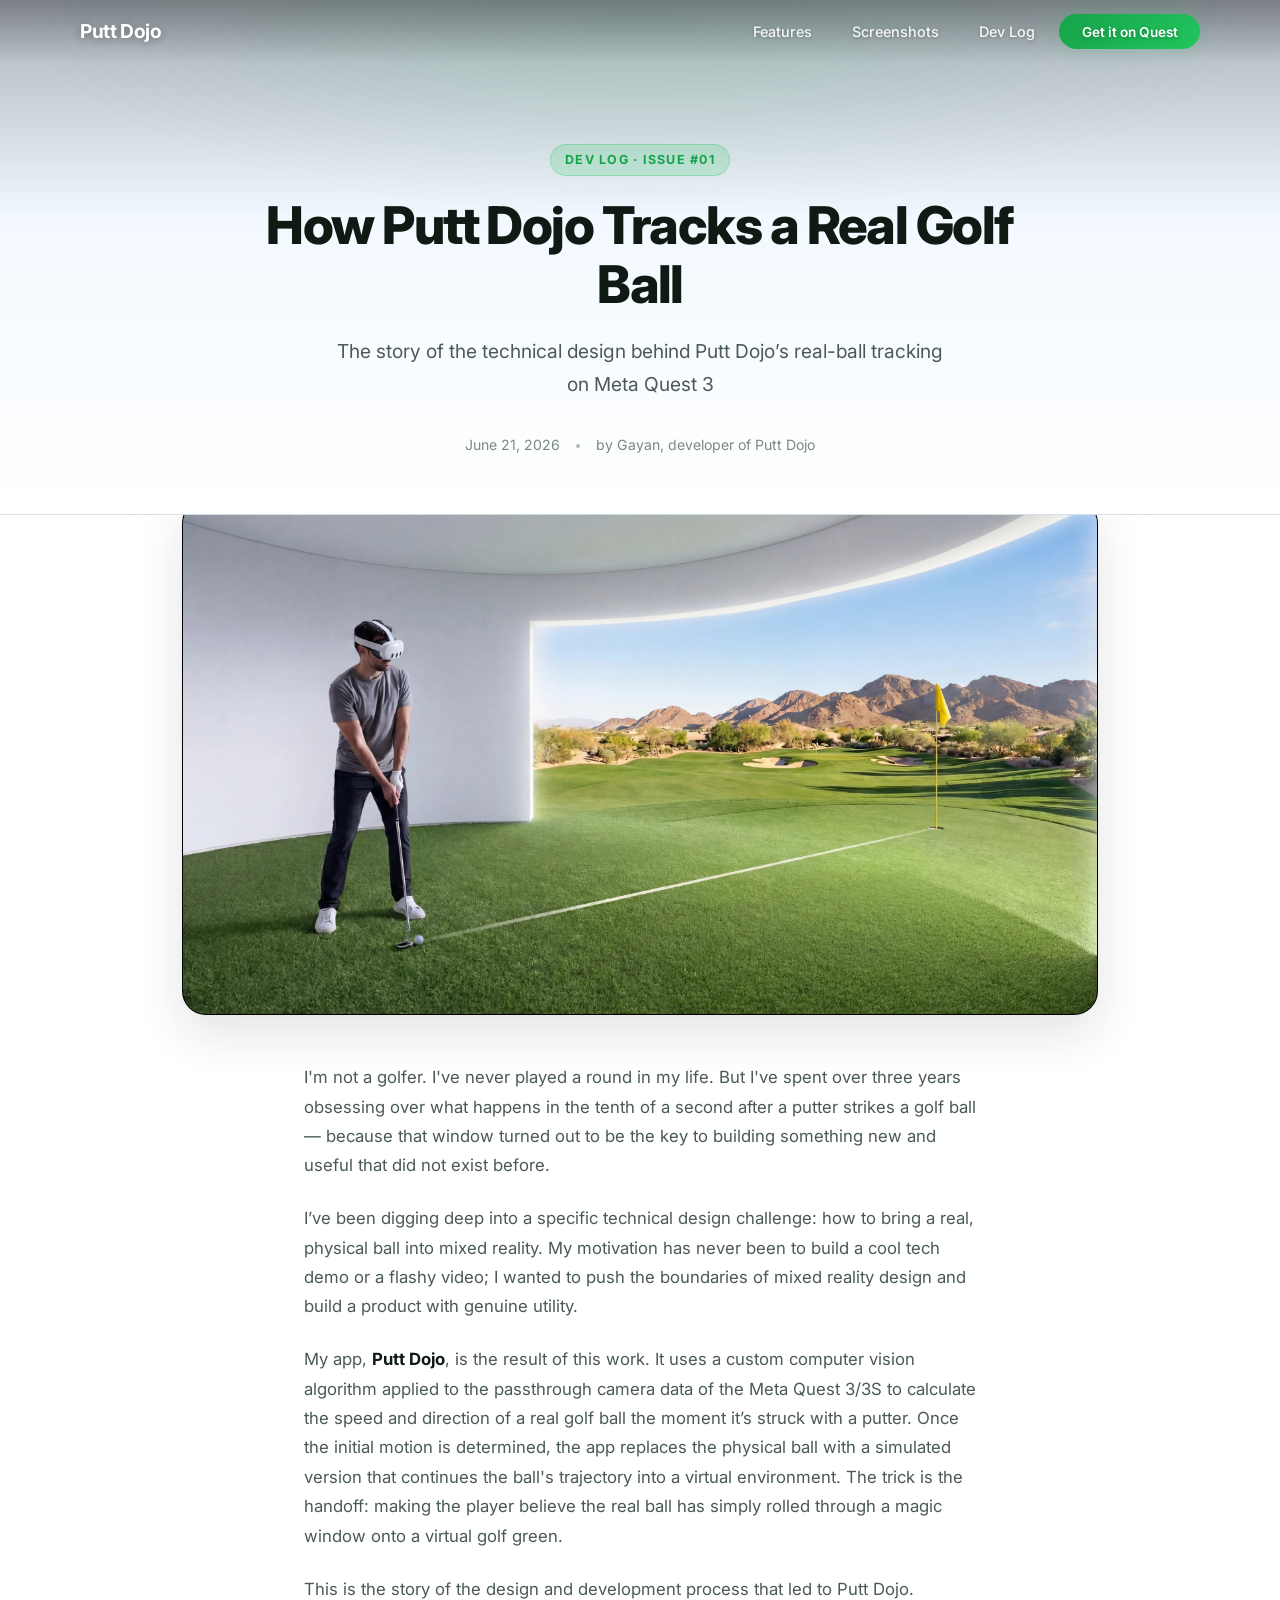
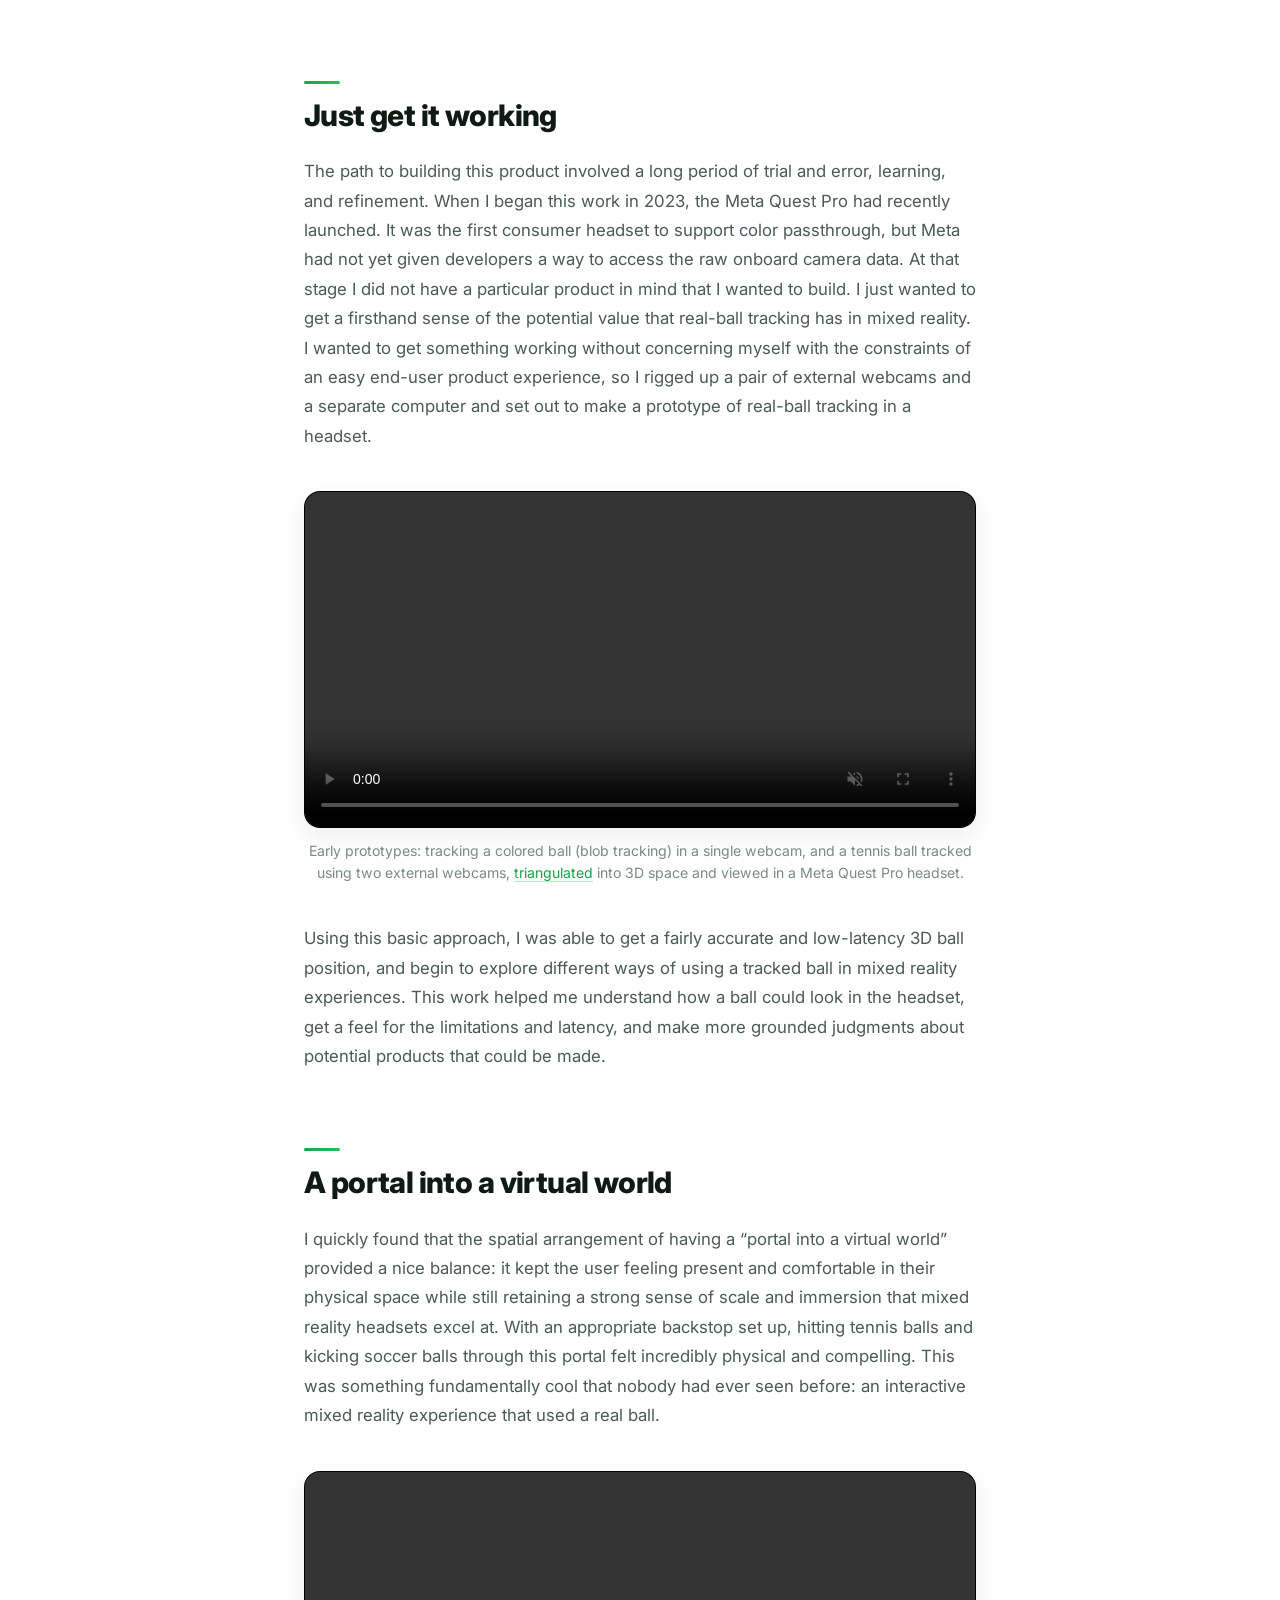
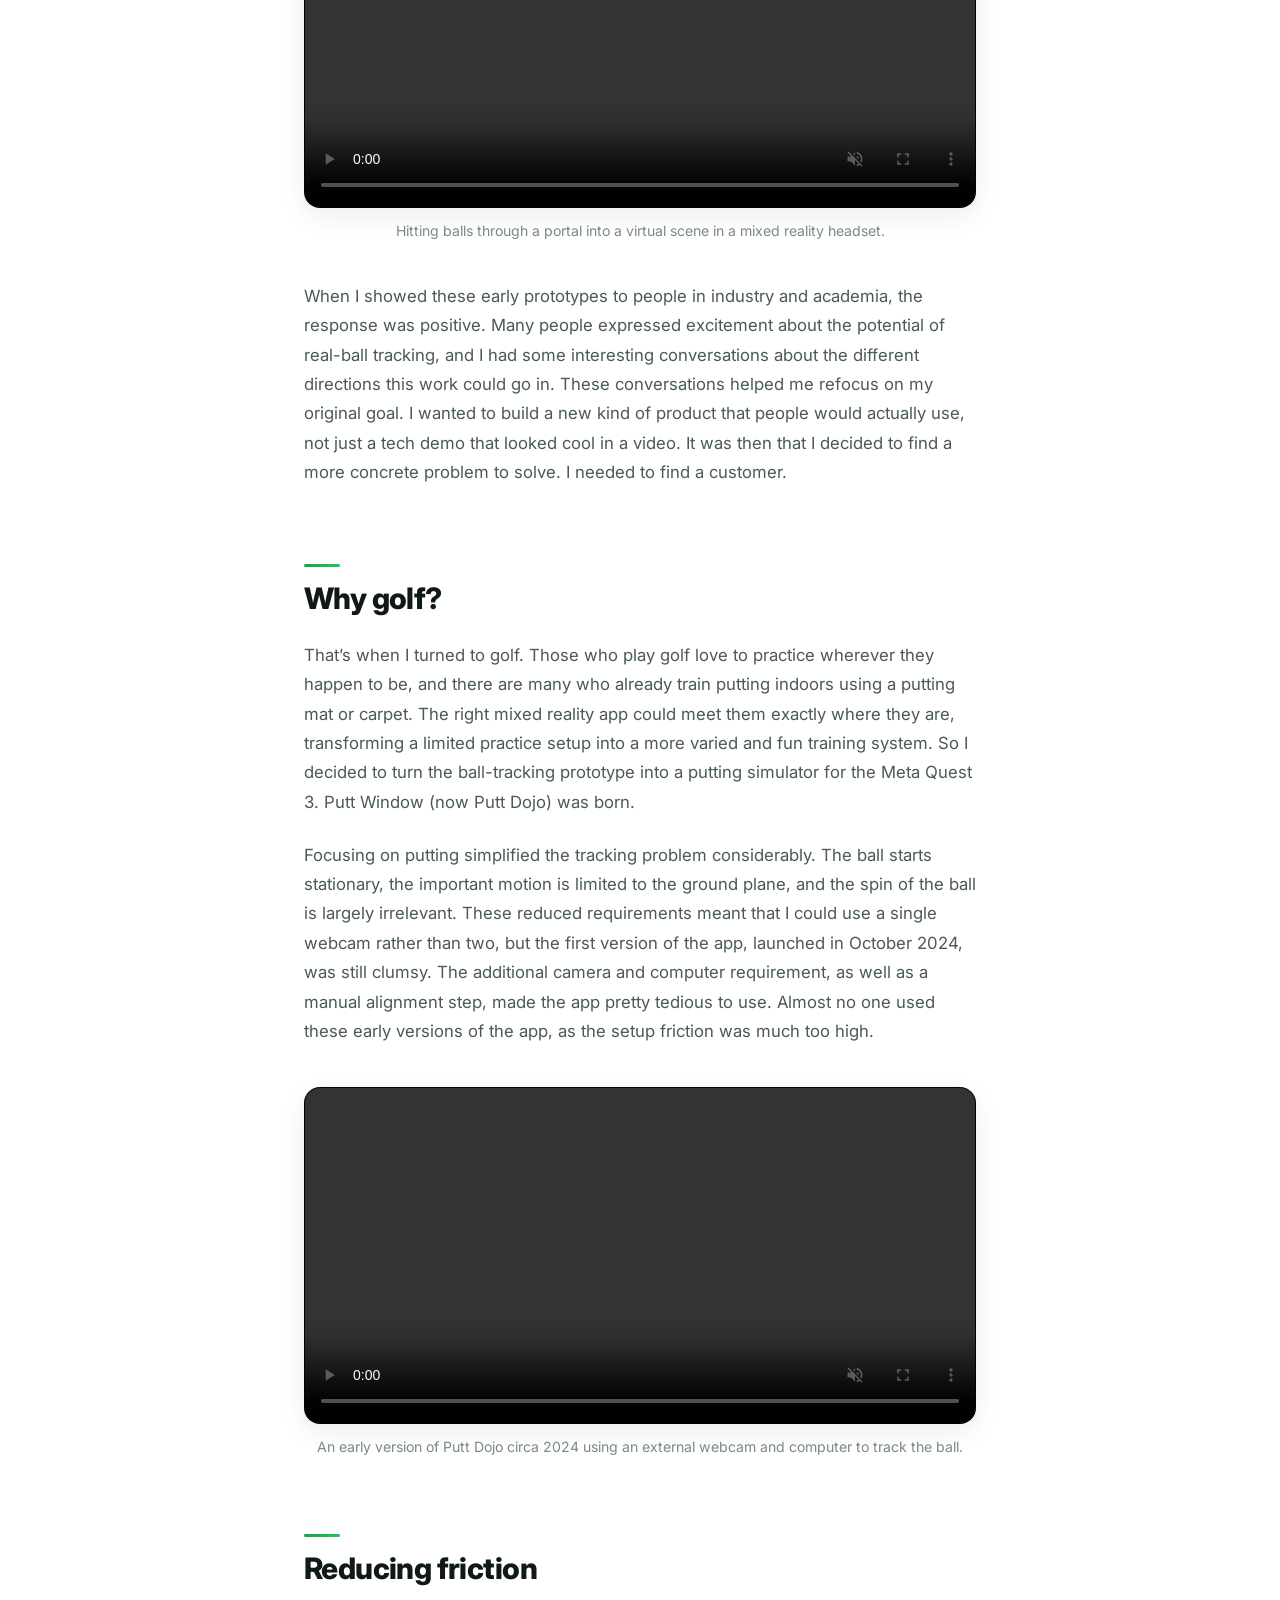
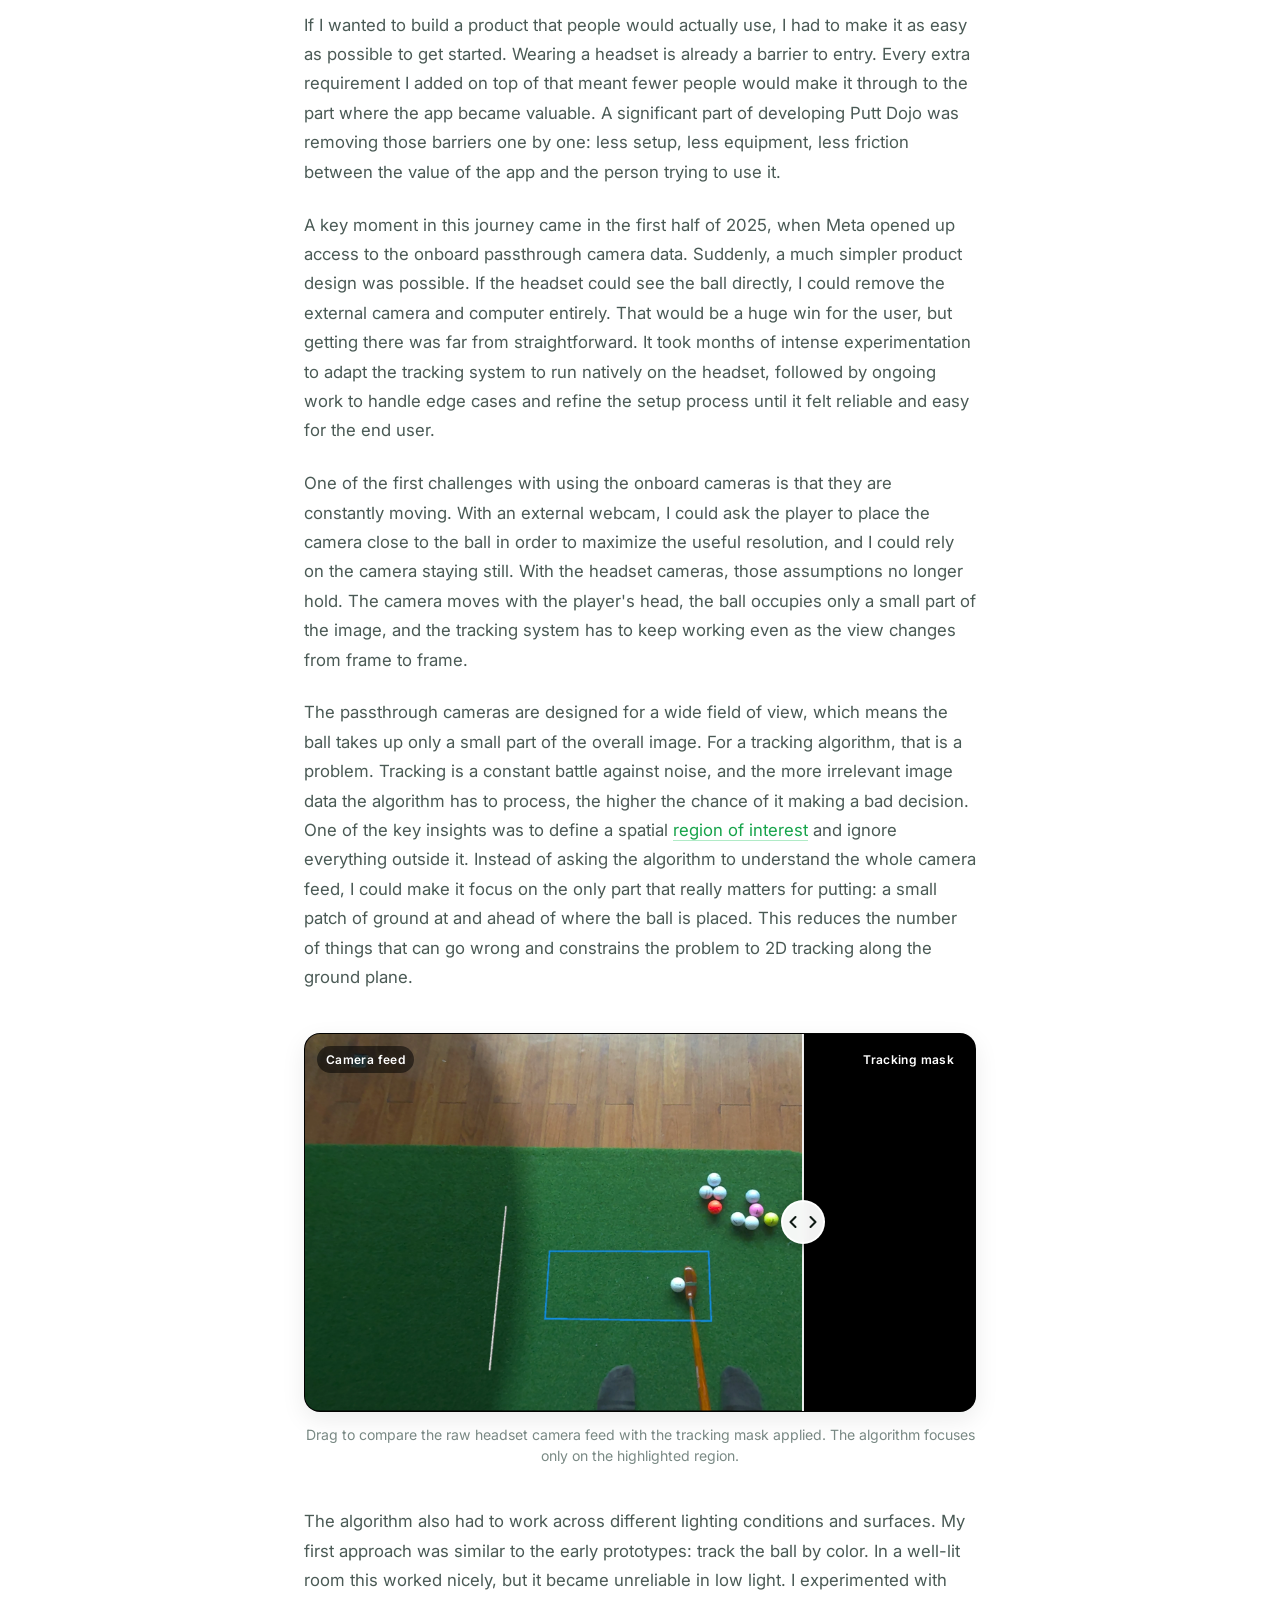
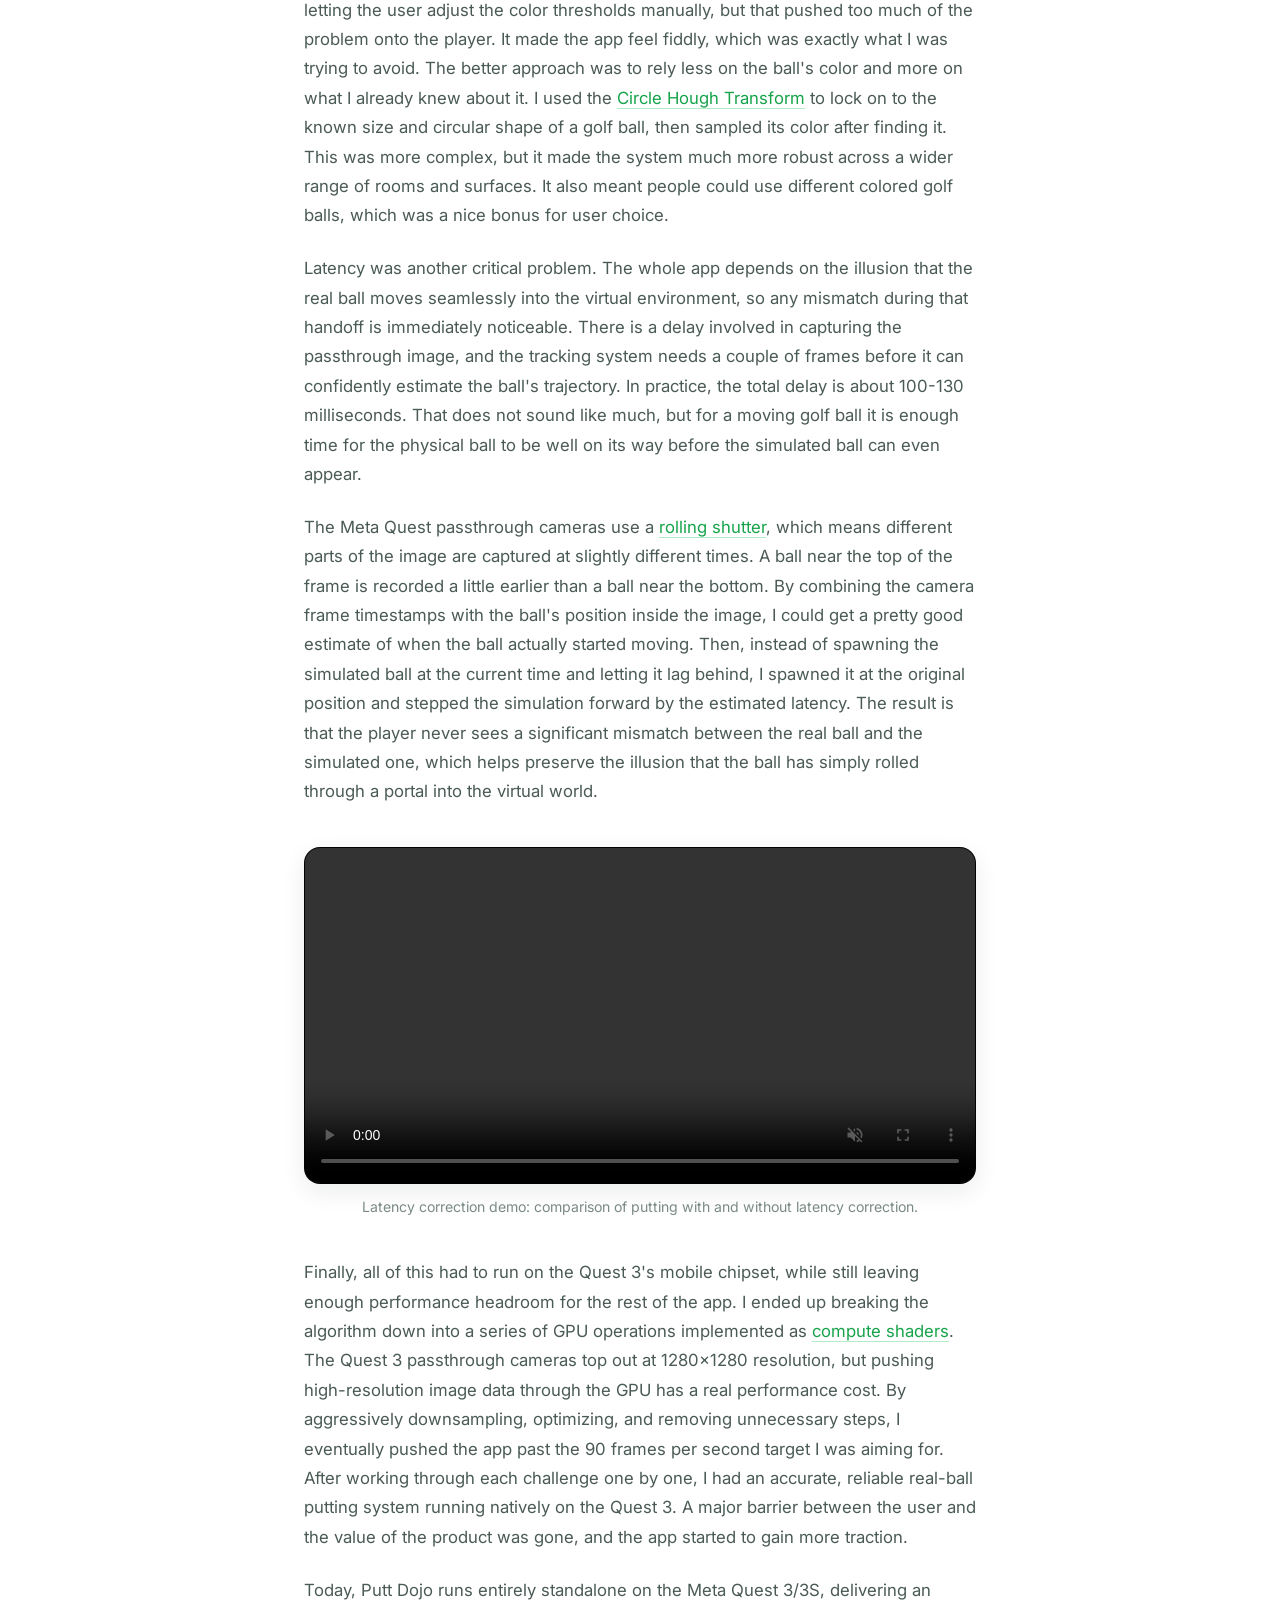
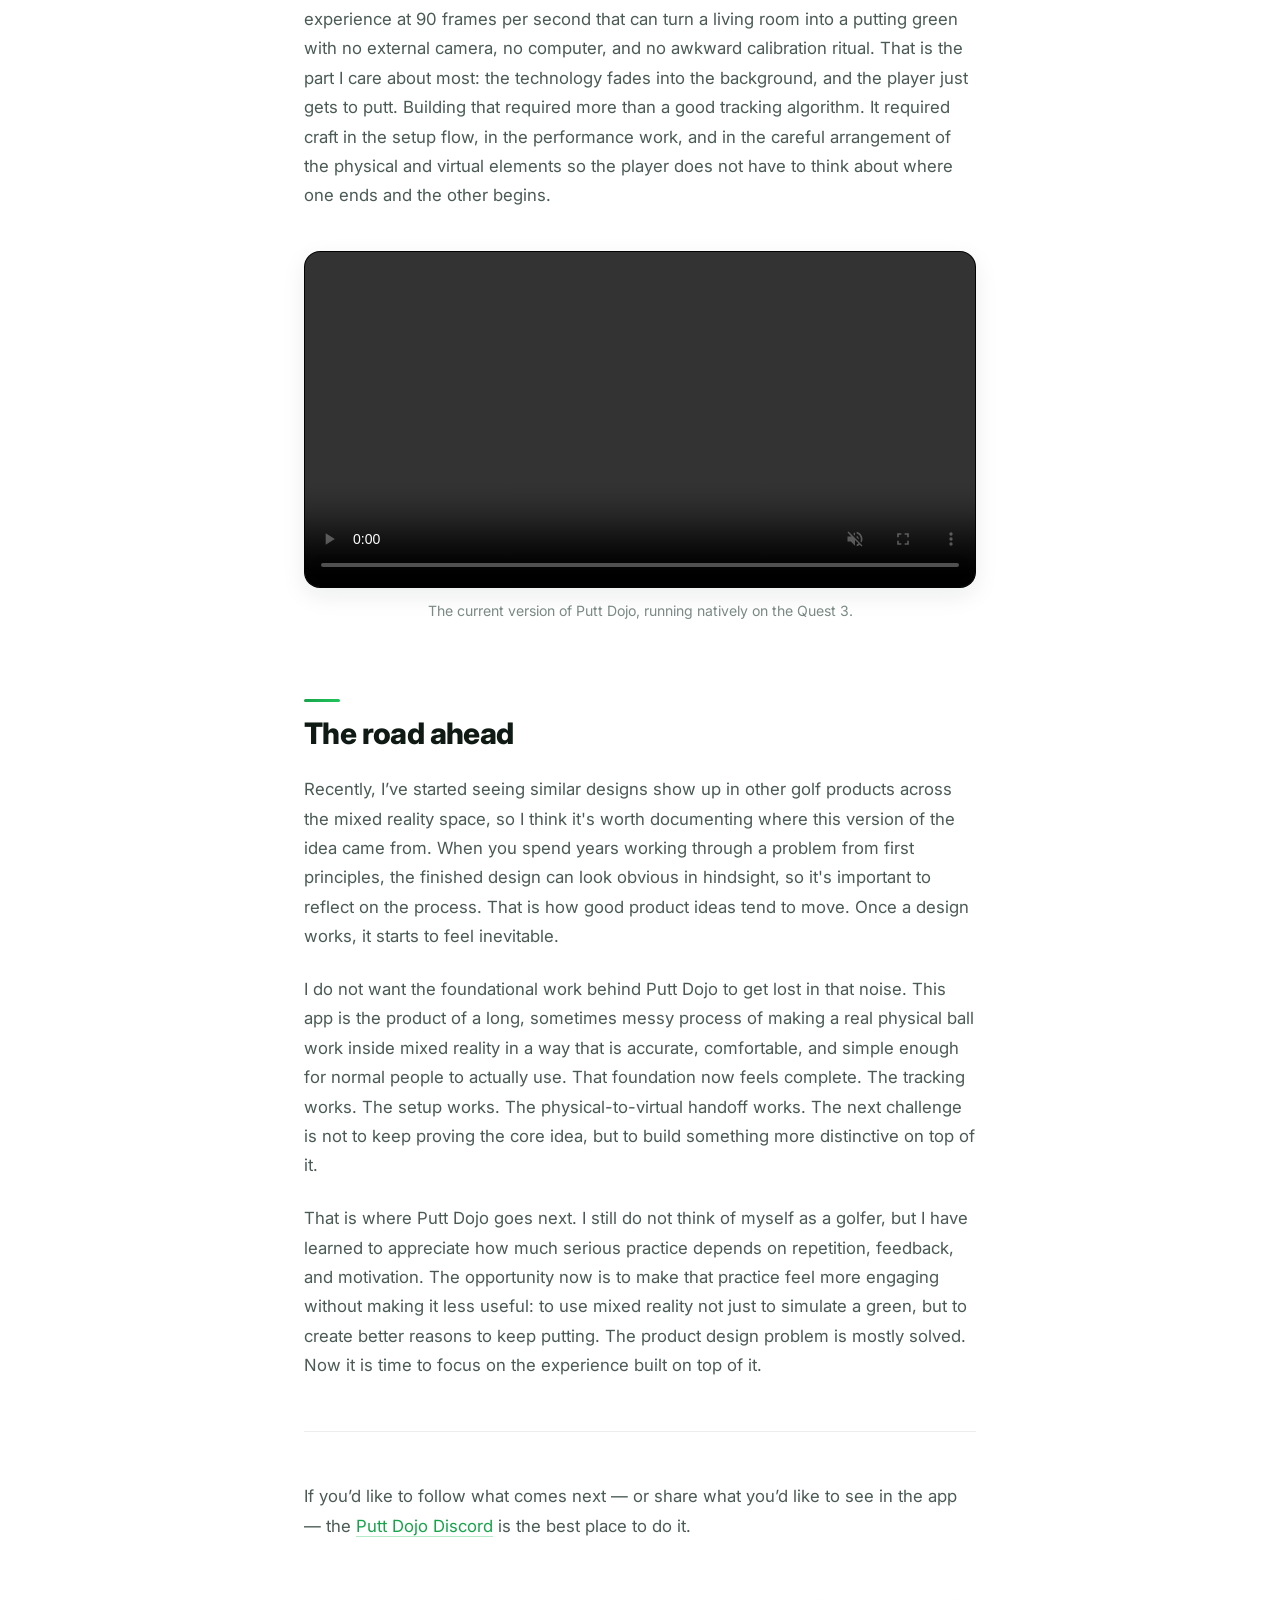
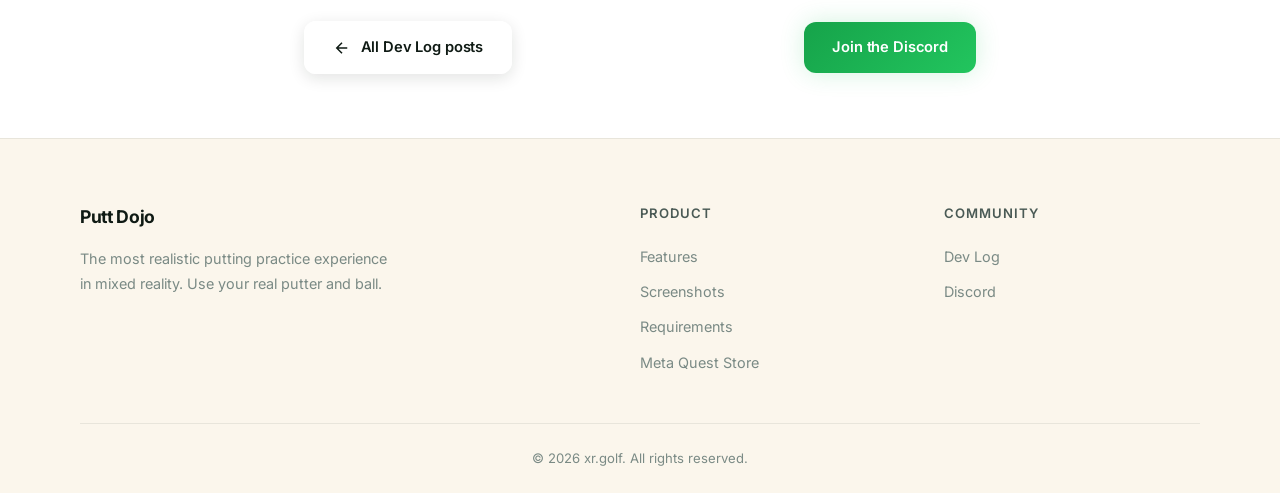
==== commit caa245f2: "Polish devlog copy and update video Refine wording and tone in devlog/tracking-a-real-golf-ball.html" ====
--- a/devlog/tracking-a-real-golf-ball.html
+++ b/devlog/tracking-a-real-golf-ball.html
@@ -117,13 +117,13 @@
         <span class="section-label">Dev Log &middot; Issue #01</span>
         <h1 class="devlog-title">How Putt Dojo Tracks a Real Golf Ball</h1>
         <p class="devlog-deck">
-          The engineering and design story behind Putt Dojo&rsquo;s real-ball
+          The story of the technical design behind Putt Dojo&rsquo;s real-ball
           tracking on Meta Quest 3
         </p>
         <div class="devlog-meta">
           <time datetime="2026-06-21">June 21, 2026</time>
           <span class="dot" aria-hidden="true"></span>
-          <span>by Gayan, solo developer of Putt Dojo</span>
+          <span>by Gayan, developer of Putt Dojo</span>
         </div>
       </div>
     </header>
@@ -146,7 +146,7 @@
         I&rsquo;ve been digging deep into a specific technical design challenge:
         how to bring a real, physical ball into mixed reality. My motivation has
         never been to build a cool tech demo or a flashy video; I wanted to push
-        the boundaries of spatial interaction and build a product with genuine
+        the boundaries of mixed reality design and build a product with genuine
         utility.
       </p>
 
@@ -171,16 +171,16 @@
 
       <p>
         The path to building this product involved a long period of trial and
-        error, learning, and refinement. When I began this work in 2023, the Meta
-        Quest Pro had recently launched. It was the first consumer headset to
-        support color passthrough, but Meta had not yet given developers any way
-        to access the raw onboard camera data. At that stage I did not have a
-        particular product in mind that I wanted to build. I just wanted to get
-        a firsthand sense of the potential value that real-ball tracking has in
-        mixed reality. The idea was to get something working without concerning
-        myself with the constraints of an easy end-user product experience. I
-        rigged up a pair of external webcams and a separate computer, and set
-        out to make a prototype of real-ball tracking in a headset.
+        error, learning, and refinement. When I began this work in 2023, the
+        Meta Quest Pro had recently launched. It was the first consumer headset
+        to support color passthrough, but Meta had not yet given developers a
+        way to access the raw onboard camera data. At that stage I did not have
+        a particular product in mind that I wanted to build. I just wanted to
+        get a firsthand sense of the potential value that real-ball tracking has
+        in mixed reality. I wanted to get something working without concerning
+        myself with the constraints of an easy end-user product experience, so I
+        rigged up a pair of external webcams and a separate computer and set out
+        to make a prototype of real-ball tracking in a headset.
       </p>
 
       <!-- [Video 1] — early stereo-webcam tennis-ball tracking prototype. -->
@@ -204,12 +204,12 @@
       </figure>
 
       <p>
-        Using this approach, I was able to get a fairly accurate and low-latency
-        3D ball position, and begin to explore different ways of using a tracked
-        ball in mixed reality experiences. It helped me understand how a ball
-        could look in the headset, get a feel for the limitations and latency,
-        and make more grounded judgments about potential products that could be
-        made.
+        Using this basic approach, I was able to get a fairly accurate and
+        low-latency 3D ball position, and begin to explore different ways of
+        using a tracked ball in mixed reality experiences. This work helped me
+        understand how a ball could look in the headset, get a feel for the
+        limitations and latency, and make more grounded judgments about
+        potential products that could be made.
       </p>
 
       <h2>A portal into a virtual world</h2>
@@ -221,7 +221,7 @@
         retaining a strong sense of scale and immersion that mixed reality
         headsets excel at. With an appropriate backstop set up, hitting tennis
         balls and kicking soccer balls through this portal felt incredibly
-        physical and compelling. This was something new and interesting that
+        physical and compelling. This was something fundamentally cool that
         nobody had ever seen before: an interactive mixed reality experience
         that used a real ball.
       </p>
@@ -236,7 +236,8 @@
           preload="metadata"
         ></video>
         <figcaption>
-          Hitting balls through a portal into a virtual scene.
+          Hitting balls through a portal into a virtual scene in a mixed reality
+          headset.
         </figcaption>
       </figure>
 
@@ -245,9 +246,9 @@
         the response was positive. Many people expressed excitement about the
         potential of real-ball tracking, and I had some interesting
         conversations about the different directions this work could go in.
-        These conversations helped me realize my original motivation. I wanted
-        to build a new kind of product that people would actually use, not just
-        a tech demo that looked cool in a video. It was then that I decided to
+        These conversations helped me refocus on my original goal. I wanted to
+        build a new kind of product that people would actually use, not just a
+        tech demo that looked cool in a video. It was then that I decided to
         find a more concrete problem to solve. I needed to find a customer.
       </p>
 
@@ -297,9 +298,9 @@
         make it as easy as possible to get started. Wearing a headset is already
         a barrier to entry. Every extra requirement I added on top of that meant
         fewer people would make it through to the part where the app became
-        valuable. A significant part of developing Putt Dojo has been removing
-        those barriers one by one: less setup, less equipment, less friction
-        between the value of the app and the person trying to use it.
+        valuable. A significant part of developing Putt Dojo was removing those
+        barriers one by one: less setup, less equipment, less friction between
+        the value of the app and the person trying to use it.
       </p>
       <p>
         A key moment in this journey came in the first half of 2025, when Meta
@@ -315,11 +316,12 @@
       <p>
         One of the first challenges with using the onboard cameras is that they
         are constantly moving. With an external webcam, I could ask the player
-        to place the camera close to the ball, maximize the useful resolution,
-        and rely on the camera staying still. With the headset cameras, none of
-        those assumptions hold. The camera moves with the player's head, the
-        ball occupies only a small part of the image, and the tracking system
-        has to keep working even as the view changes from frame to frame.
+        to place the camera close to the ball in order to maximize the useful
+        resolution, and I could rely on the camera staying still. With the
+        headset cameras, those assumptions no longer hold. The camera moves with
+        the player's head, the ball occupies only a small part of the image, and
+        the tracking system has to keep working even as the view changes from
+        frame to frame.
       </p>
 
       <p>
@@ -327,8 +329,8 @@
         means the ball takes up only a small part of the overall image. For a
         tracking algorithm, that is a problem. Tracking is a constant battle
         against noise, and the more irrelevant image data the algorithm has to
-        process, the more chances it has to make a bad decision. One of the key
-        insights was to define a spatial
+        process, the higher the chance of it making a bad decision. One of the
+        key insights was to define a spatial
         <a href="https://en.wikipedia.org/wiki/Region_of_interest"
           >region of interest</a
         >
@@ -410,17 +412,17 @@
       <p>
         The algorithm also had to work across different lighting conditions and
         surfaces. My first approach was similar to the early prototypes: track
-        the ball mostly by color. In a well-lit room this worked nicely, but it
-        became unreliable in low light. I experimented with letting the user
-        adjust the color thresholds manually, but that pushed too much of the
-        problem onto the player. It made the app feel fiddly, which was exactly
-        what I was trying to avoid. The better approach was to rely less on the
-        ball's color and more on what I already knew about it. I used the
+        the ball by color. In a well-lit room this worked nicely, but it became
+        unreliable in low light. I experimented with letting the user adjust the
+        color thresholds manually, but that pushed too much of the problem onto
+        the player. It made the app feel fiddly, which was exactly what I was
+        trying to avoid. The better approach was to rely less on the ball's
+        color and more on what I already knew about it. I used the
         <a href="https://en.wikipedia.org/wiki/Circle_Hough_Transform"
           >Circle Hough Transform</a
         >
         to lock on to the known size and circular shape of a golf ball, then
-        sample its color after finding it. This was more complex, but it made
+        sampled its color after finding it. This was more complex, but it made
         the system much more robust across a wider range of rooms and surfaces.
         It also meant people could use different colored golf balls, which was a
         nice bonus for user choice.
@@ -445,14 +447,14 @@
         >, which means different parts of the image are captured at slightly
         different times. A ball near the top of the frame is recorded a little
         earlier than a ball near the bottom. By combining the camera frame
-        timestamps with the ball's position inside the image, I can get a pretty
-        good estimate of when the ball actually started moving. Then, instead of
-        spawning the simulated ball at the current time and letting it lag
-        behind, I spawn it at the original position and step the simulation
-        forward by the estimated latency. The result is that the player never
-        sees a significant mismatch between the real ball and the simulated one,
-        which helps preserve the illusion that the ball has simply rolled
-        through a portal into the virtual world.
+        timestamps with the ball's position inside the image, I could get a
+        pretty good estimate of when the ball actually started moving. Then,
+        instead of spawning the simulated ball at the current time and letting
+        it lag behind, I spawned it at the original position and stepped the
+        simulation forward by the estimated latency. The result is that the
+        player never sees a significant mismatch between the real ball and the
+        simulated one, which helps preserve the illusion that the ball has
+        simply rolled through a portal into the virtual world.
       </p>
 
       <!-- [Video 4] — latency correction demo, showing the real ball and simulated ball side by side with a visible latency offset. -->
@@ -473,7 +475,7 @@
       <p>
         Finally, all of this had to run on the Quest 3's mobile chipset, while
         still leaving enough performance headroom for the rest of the app. I
-        ended up breaking the algorithm into a series of GPU operations
+        ended up breaking the algorithm down into a series of GPU operations
         implemented as
         <a href="https://en.wikipedia.org/wiki/Shader#Compute_shaders"
           >compute shaders</a
@@ -517,12 +519,12 @@
 
       <p>
         Recently, I&rsquo;ve started seeing similar designs show up in other
-        golf products across the mixed reality space, so I do think it is worth
+        golf products across the mixed reality space, so I think it's worth
         documenting where this version of the idea came from. When you spend
         years working through a problem from first principles, the finished
-        design can make the original work look obvious in hindsight. That is how
-        good product ideas tend to move. Once a design works, it starts to feel
-        inevitable.
+        design can look obvious in hindsight, so it's important to reflect on
+        the process. That is how good product ideas tend to move. Once a design
+        works, it starts to feel inevitable.
       </p>
 
       <p>
--- a/styles.css
+++ b/styles.css
@@ -1217,12 +1217,13 @@
   transition-delay: 0.2s;
 }
 
-/* Lazy load images */
-img {
+/* Lazy load images - only lazy class starts hidden */
+img.lazy {
   opacity: 0;
   transition: opacity var(--transition-normal);
 }
 
+img.lazy.loaded,
 img.loaded,
 .lightbox-image {
   opacity: 1;
@@ -1352,3 +1353,68 @@
   }
 }
 
+/* ===== LITE-YOUTUBE FACADE ===== */
+.lite-youtube {
+  position: relative;
+  width: 100%;
+  padding-bottom: 56.25%; /* 16:9 aspect ratio */
+  background-color: #000;
+  cursor: pointer;
+  overflow: hidden;
+}
+
+.lite-youtube img {
+  position: absolute;
+  top: 0;
+  left: 0;
+  width: 100%;
+  height: 100%;
+  object-fit: cover;
+  opacity: 1; /* Override lazy-load default */
+}
+
+.lite-youtube-playbtn {
+  position: absolute;
+  top: 50%;
+  left: 50%;
+  transform: translate(-50%, -50%);
+  background: none;
+  border: none;
+  cursor: pointer;
+  z-index: 1;
+  transition:
+    transform 0.2s ease,
+    filter 0.2s ease;
+}
+
+.lite-youtube-playbtn svg {
+  filter: drop-shadow(0 2px 8px rgba(0, 0, 0, 0.4));
+}
+
+.lite-youtube:hover .lite-youtube-playbtn {
+  transform: translate(-50%, -50%) scale(1.1);
+}
+
+.lite-youtube:hover .lite-youtube-playbtn svg {
+  filter: drop-shadow(0 4px 12px rgba(0, 0, 0, 0.5));
+}
+
+.lite-youtube.activated {
+  padding-bottom: 0;
+  height: 100%;
+}
+
+.lite-youtube.activated img,
+.lite-youtube.activated .lite-youtube-playbtn {
+  display: none;
+}
+
+.lite-youtube iframe {
+  position: absolute;
+  top: 0;
+  left: 0;
+  width: 100%;
+  height: 100%;
+  border: none;
+}
+
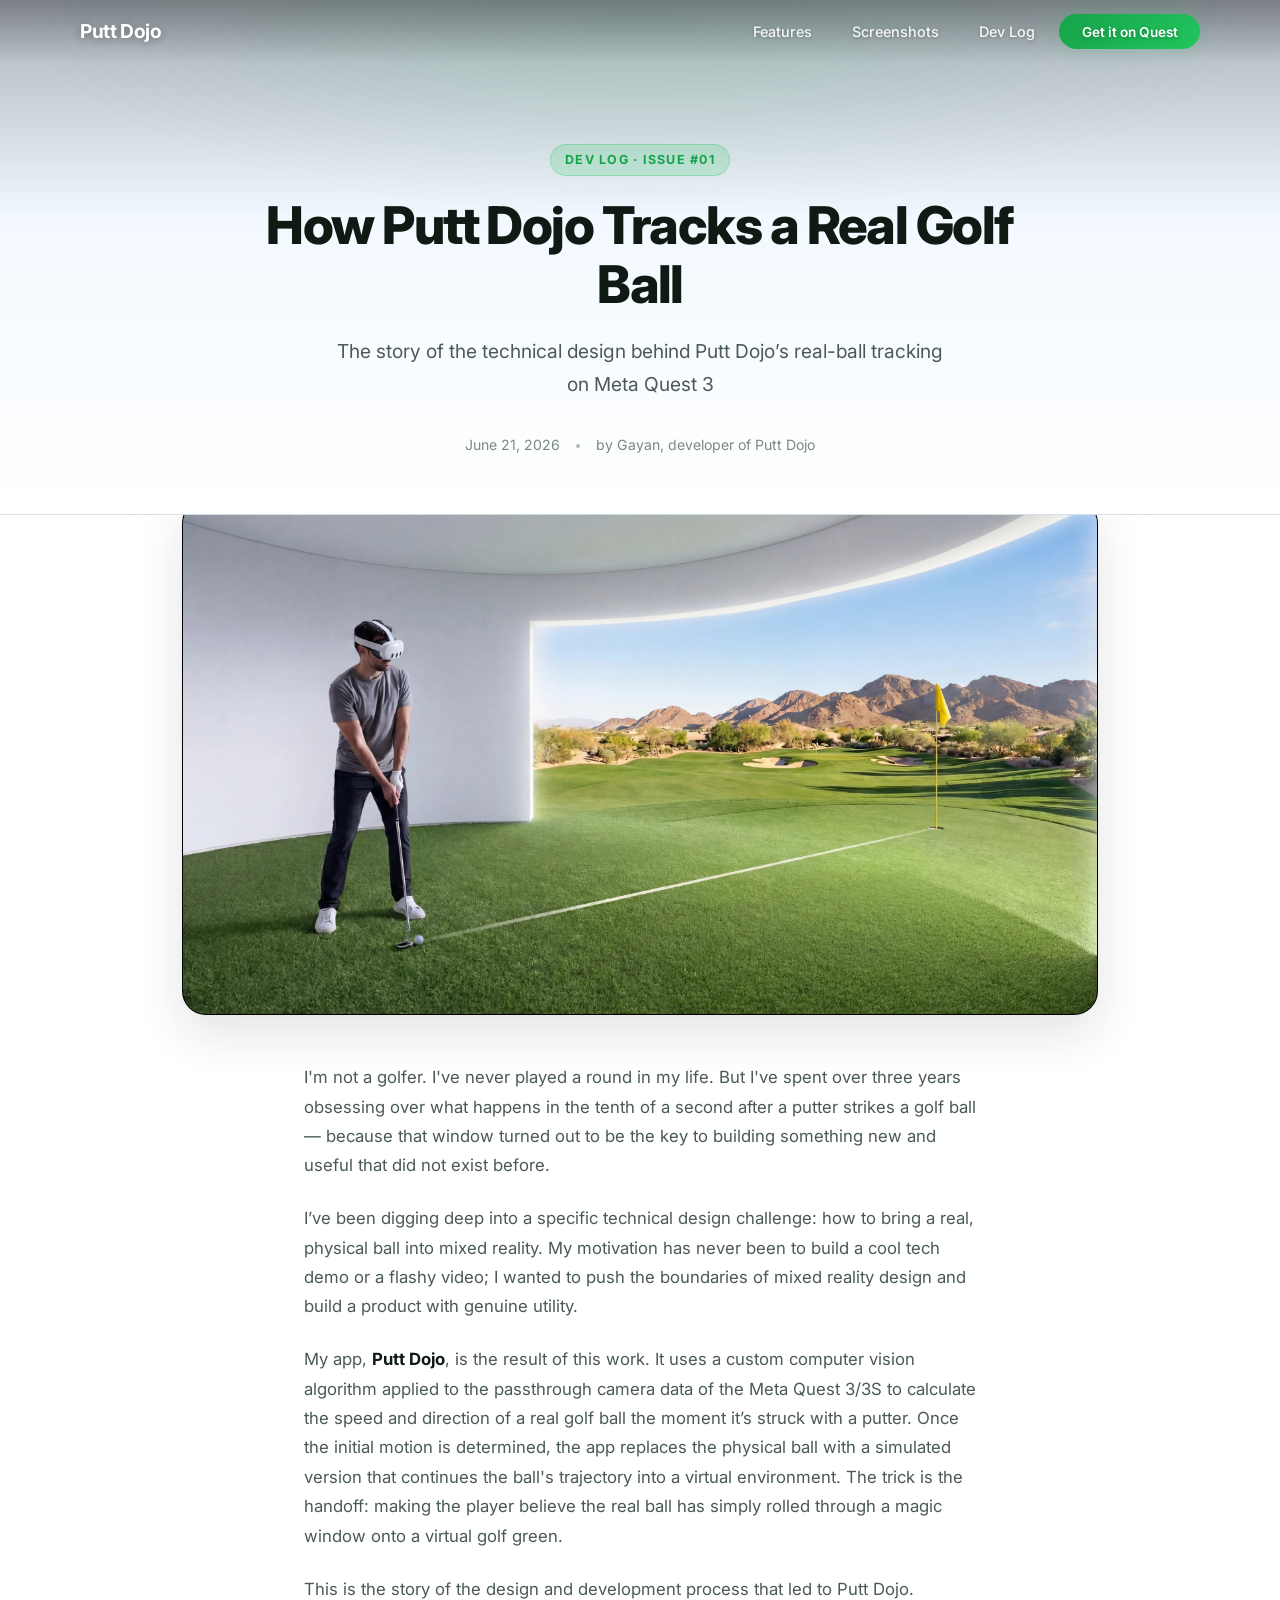
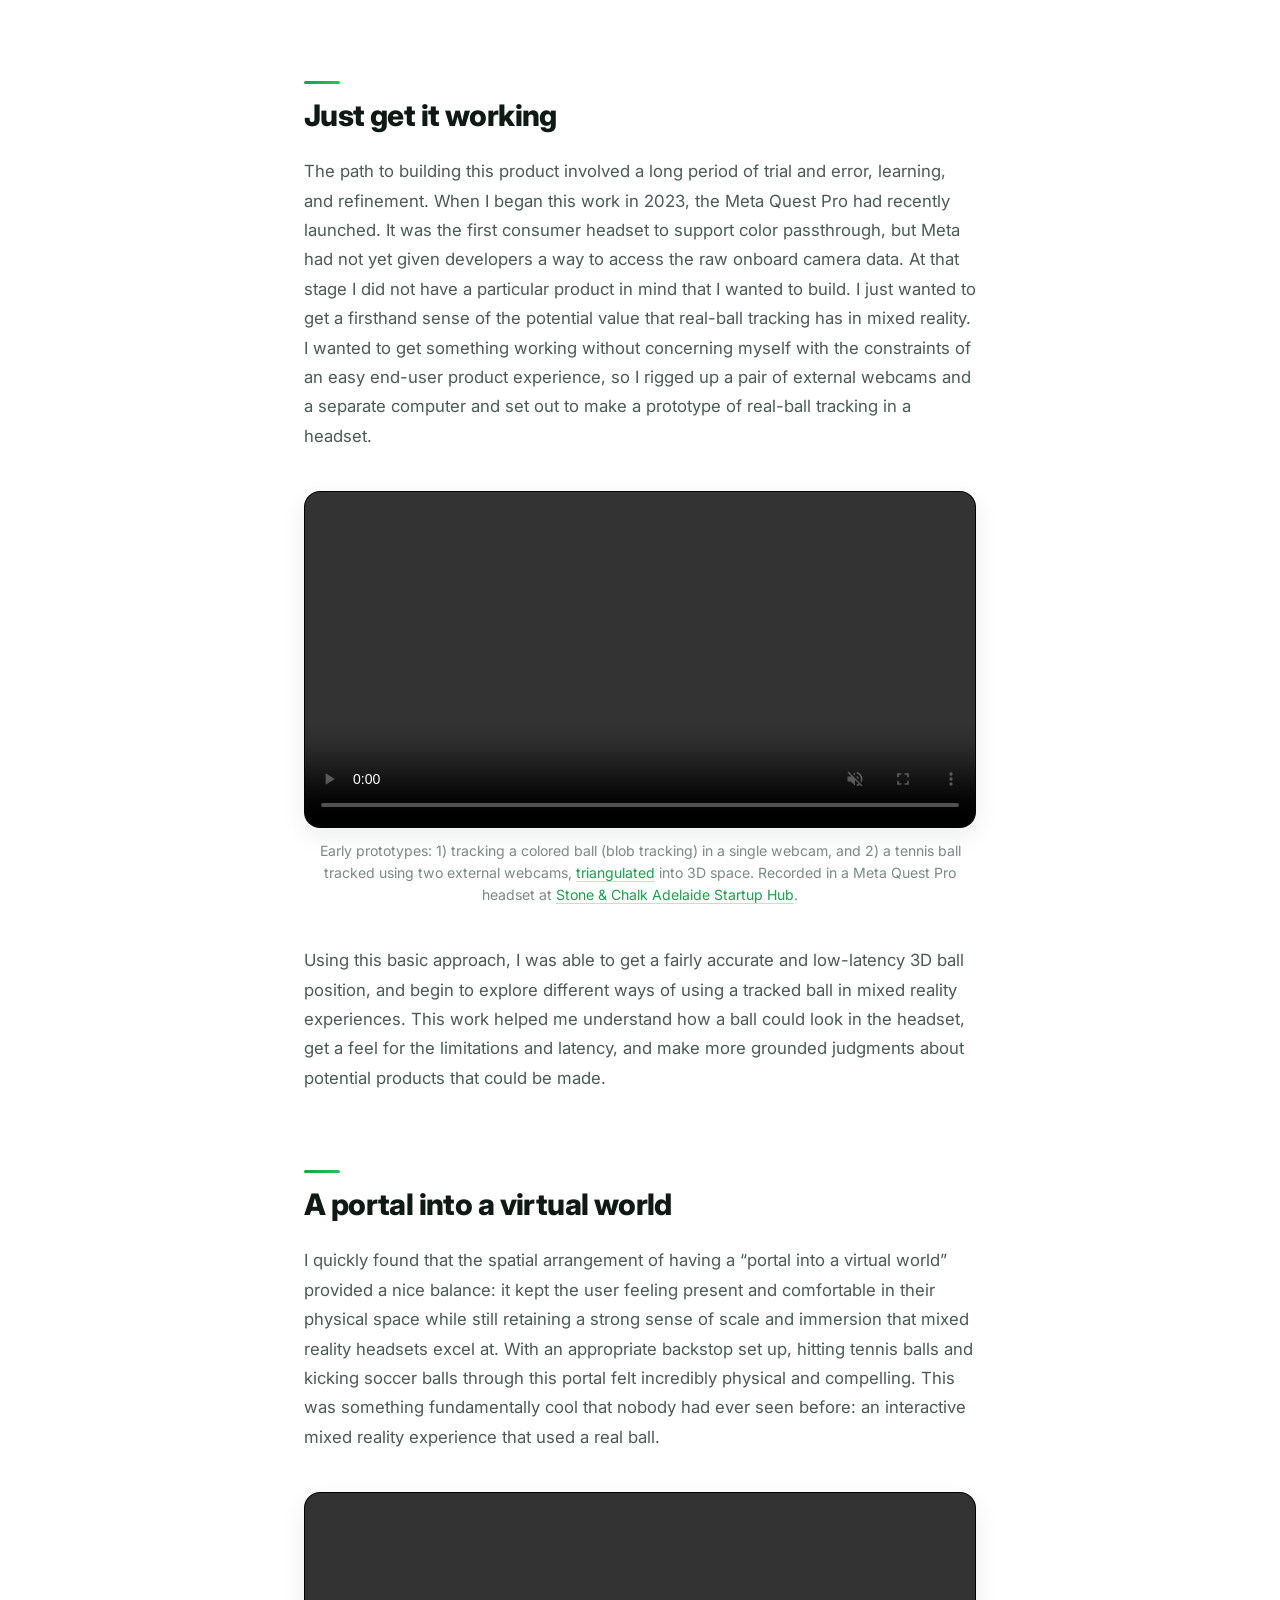
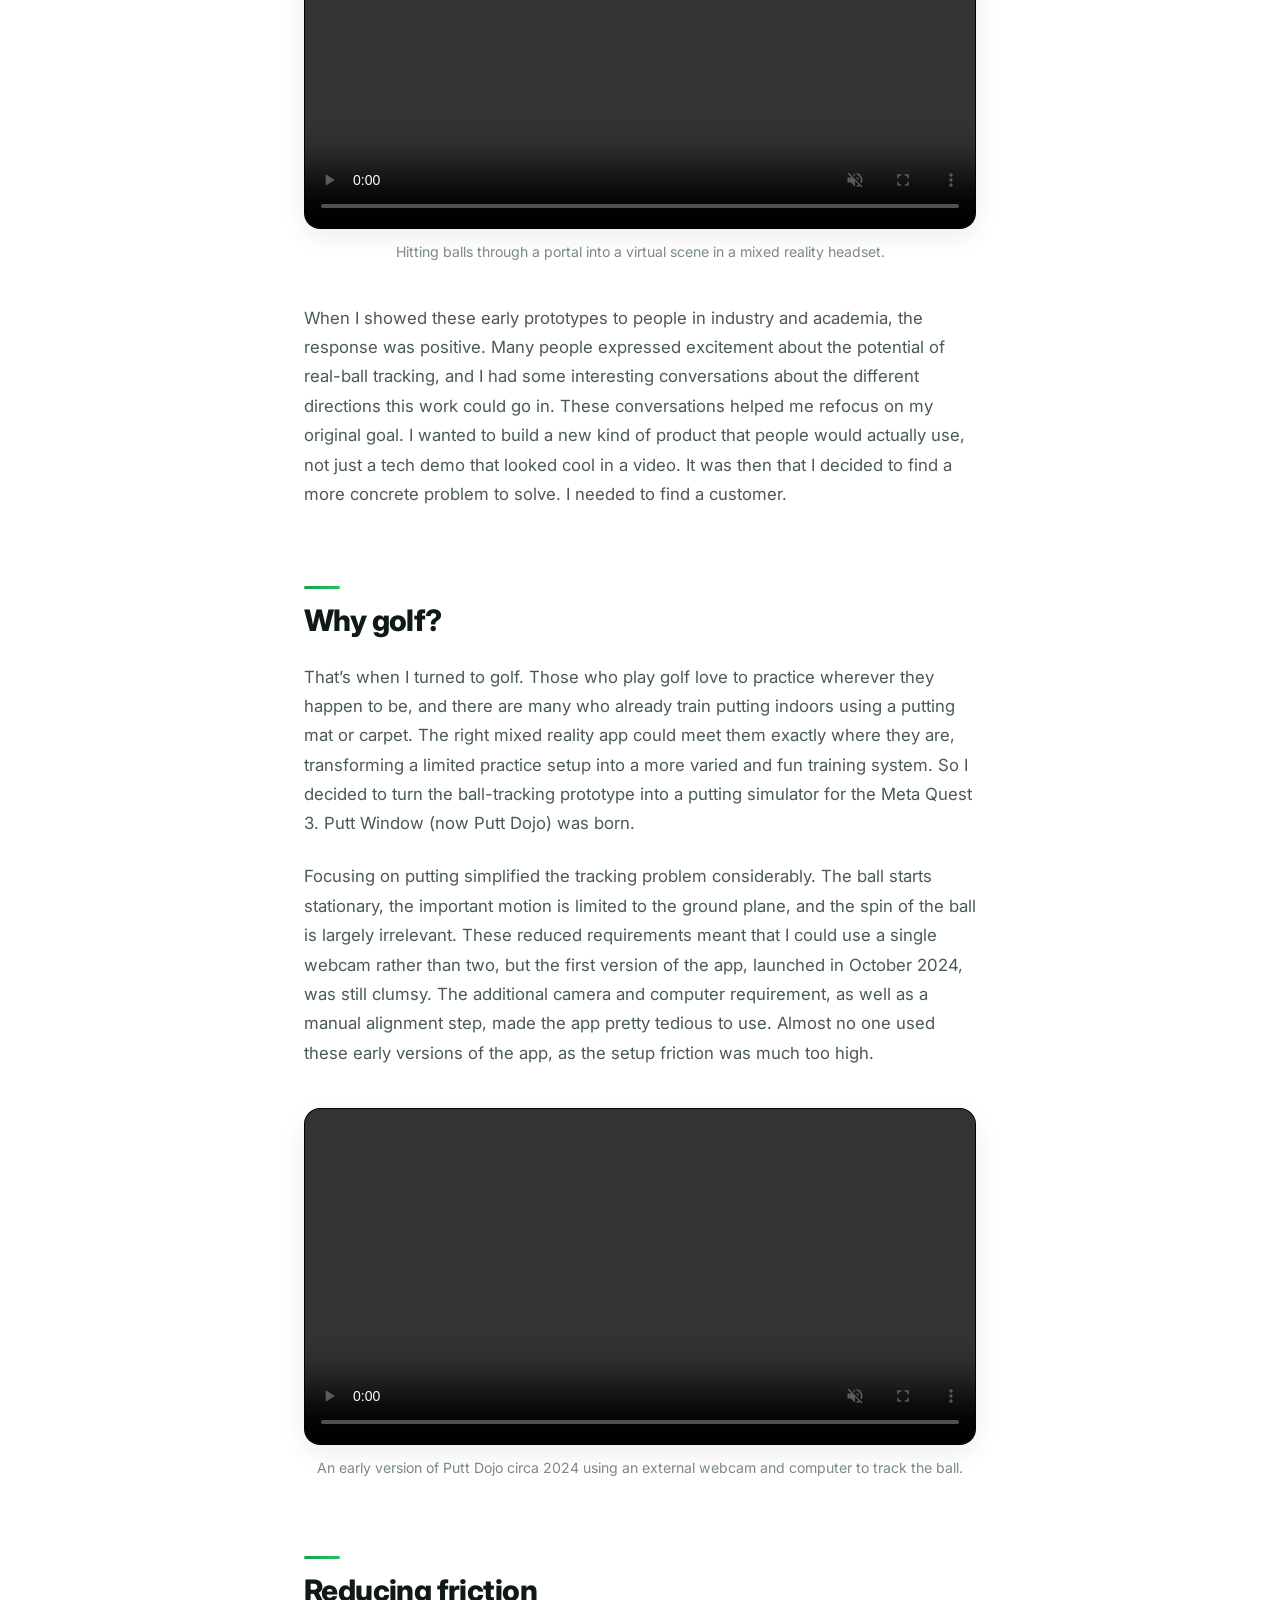
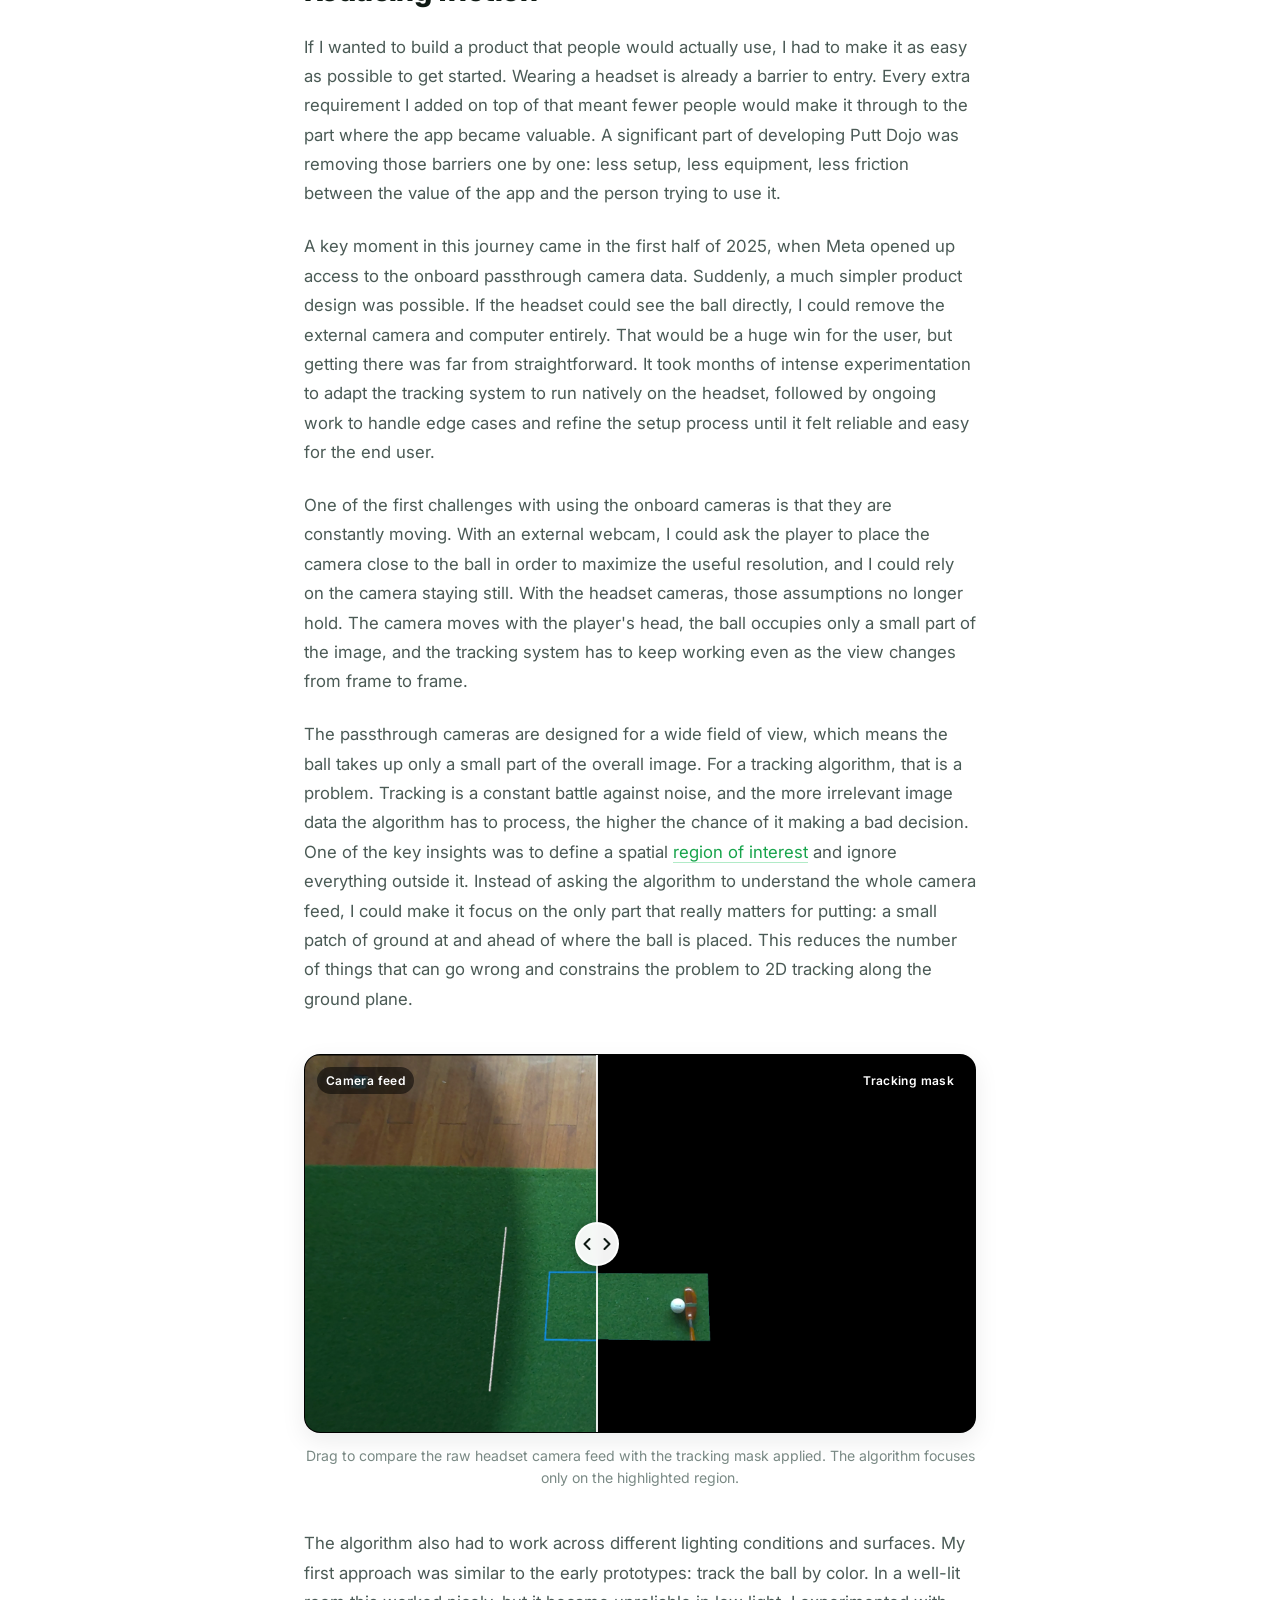
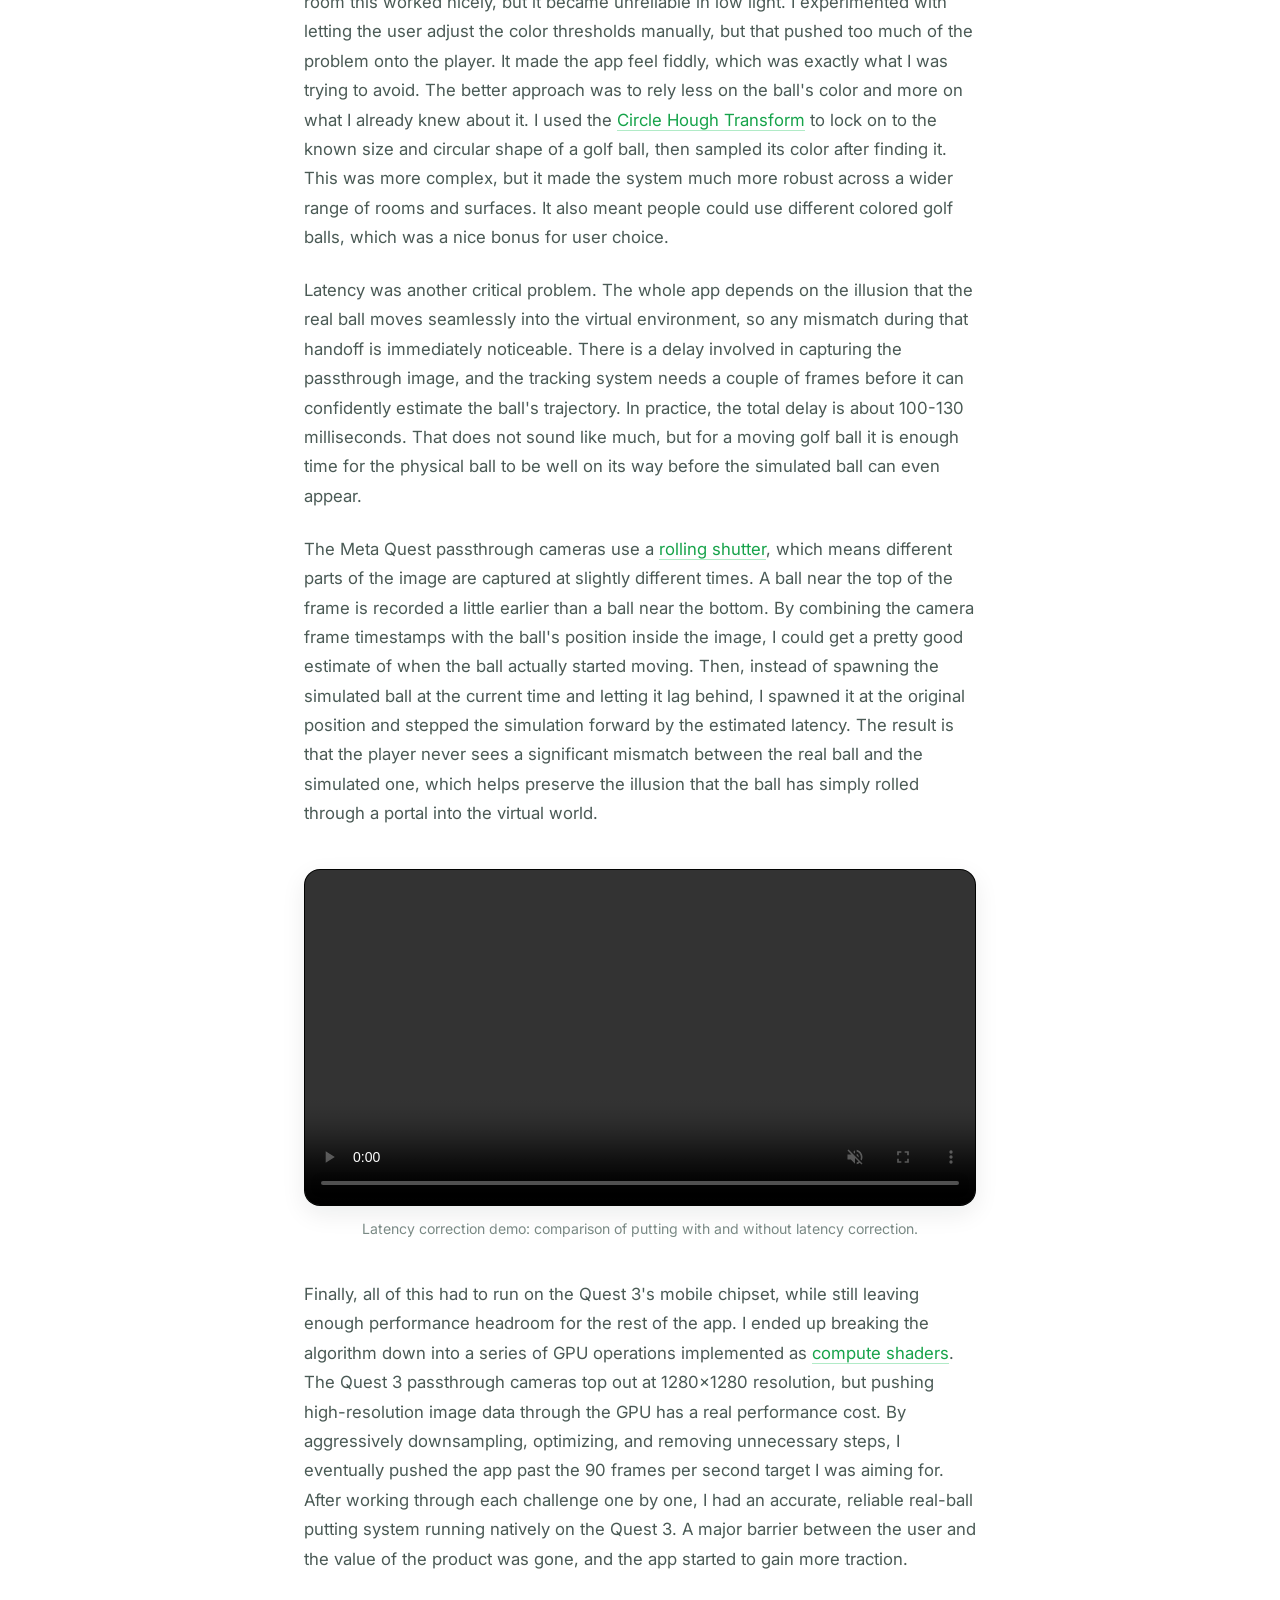
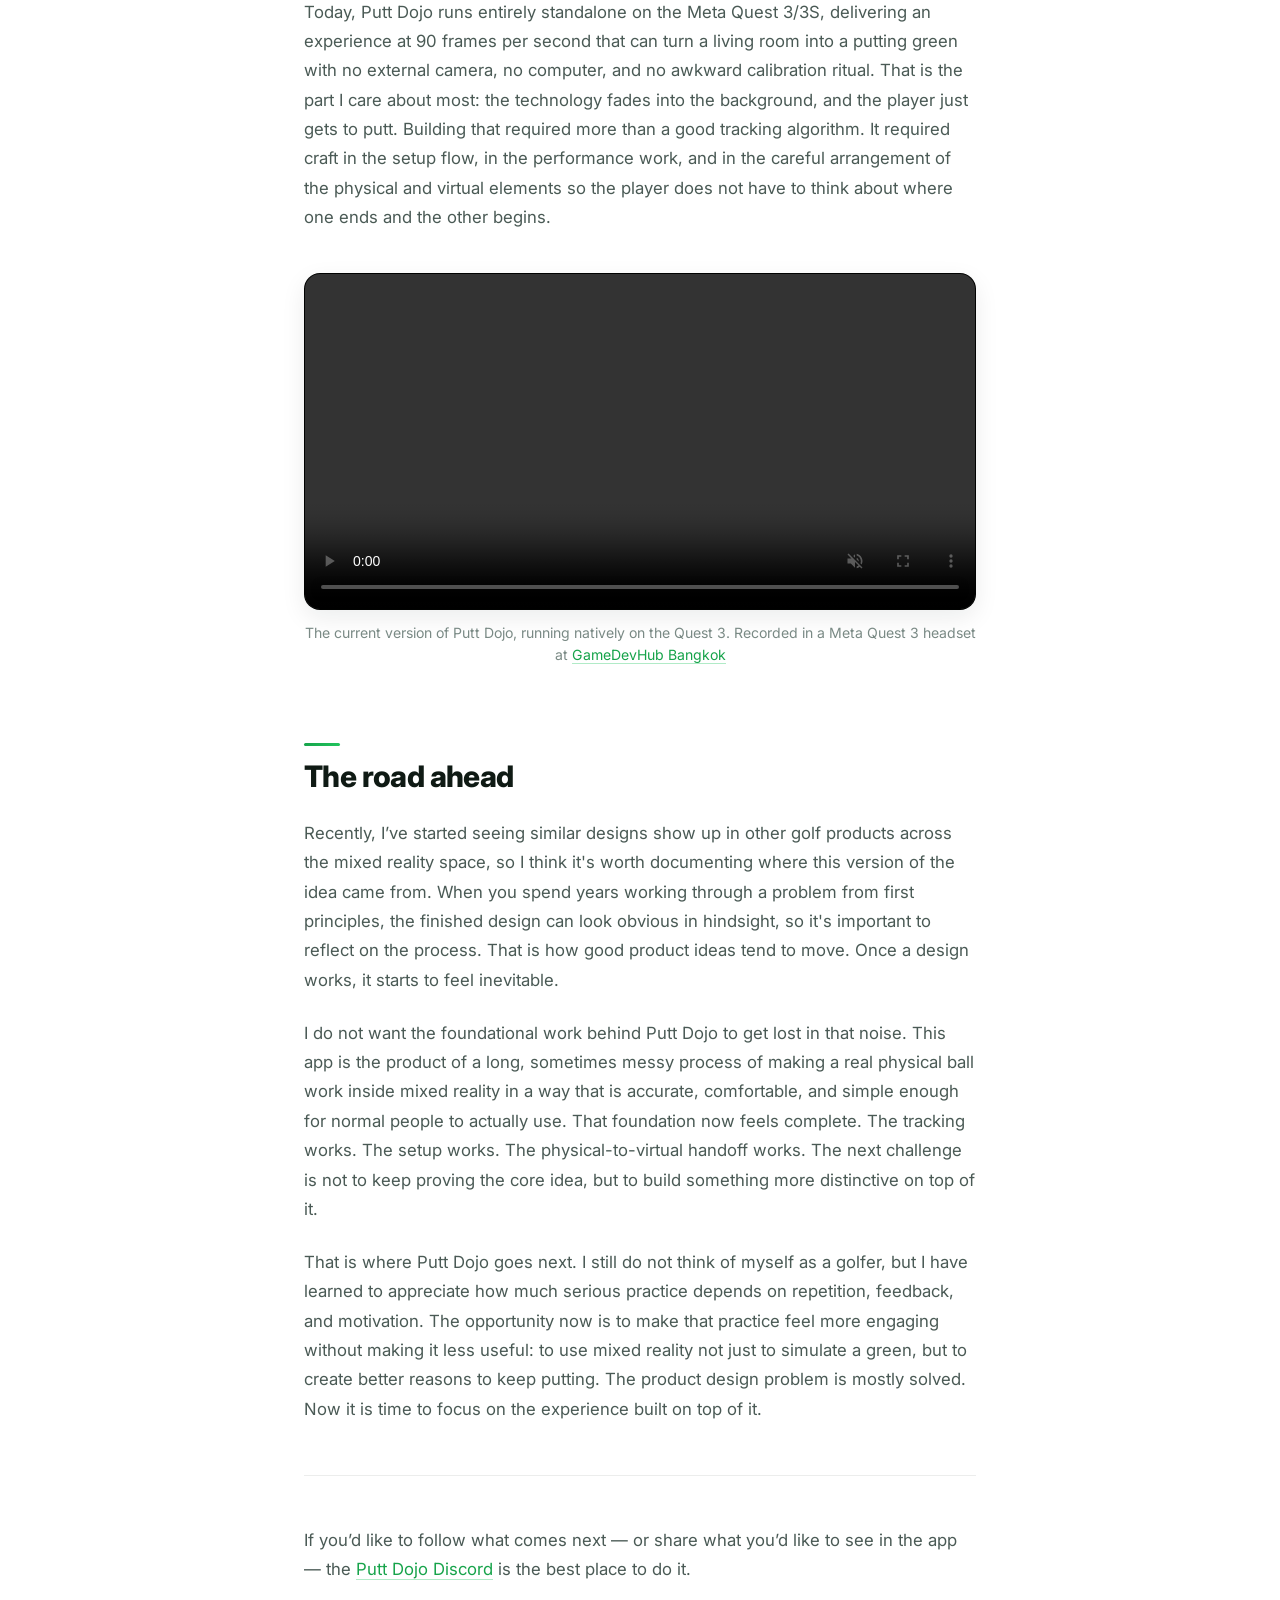
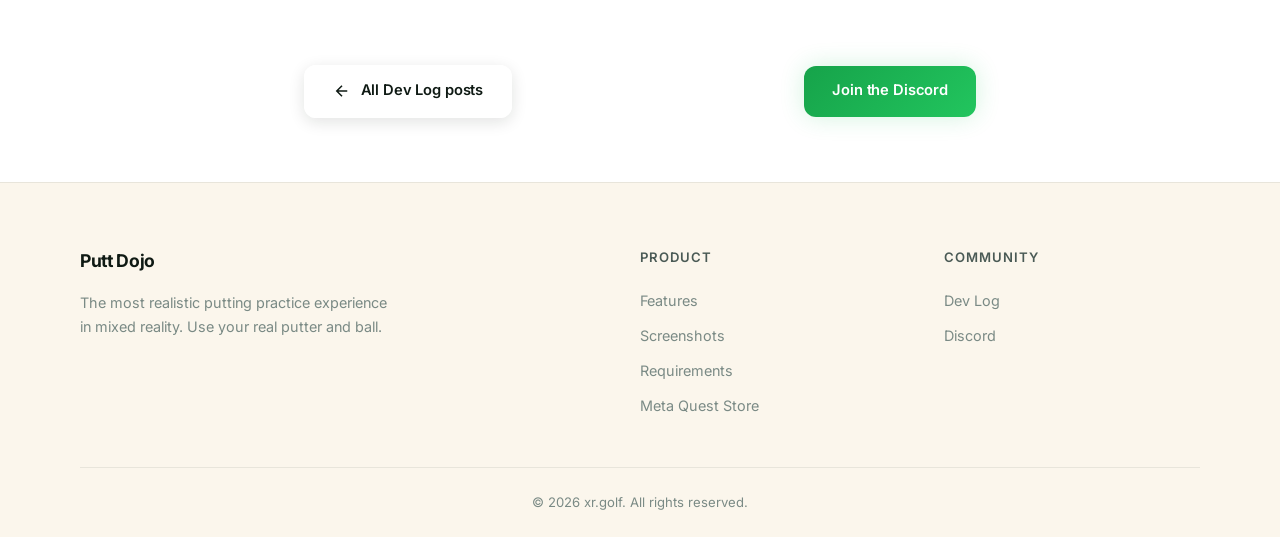
==== commit 7555f20f: "Clarify figcaptions and add recording locations Update devlog/tracking-a-real-golf-ball.html figcapt" ====
--- a/devlog/tracking-a-real-golf-ball.html
+++ b/devlog/tracking-a-real-golf-ball.html
@@ -193,13 +193,17 @@
           preload="metadata"
         ></video>
         <figcaption>
-          Early prototypes: tracking a colored ball (blob tracking) in a single
-          webcam, and a tennis ball tracked using two external webcams,
+          Early prototypes: 1) tracking a colored ball (blob tracking) in a
+          single webcam, and 2) a tennis ball tracked using two external
+          webcams,
           <a
             href="https://en.wikipedia.org/wiki/Triangulation_(computer_vision)"
             >triangulated</a
           >
-          into 3D space and viewed in a Meta Quest Pro headset.
+          into 3D space. Recorded in a Meta Quest Pro headset at
+          <a href="https://www.stoneandchalk.com.au/adelaide-startups"
+            >Stone & Chalk Adelaide Startup Hub</a
+          >.
         </figcaption>
       </figure>
 
@@ -512,6 +516,8 @@
         ></video>
         <figcaption>
           The current version of Putt Dojo, running natively on the Quest 3.
+          Recorded in a Meta Quest 3 headset at
+          <a href="https://www.gamedevhub.co.th/">GameDevHub Bangkok</a>
         </figcaption>
       </figure>
 
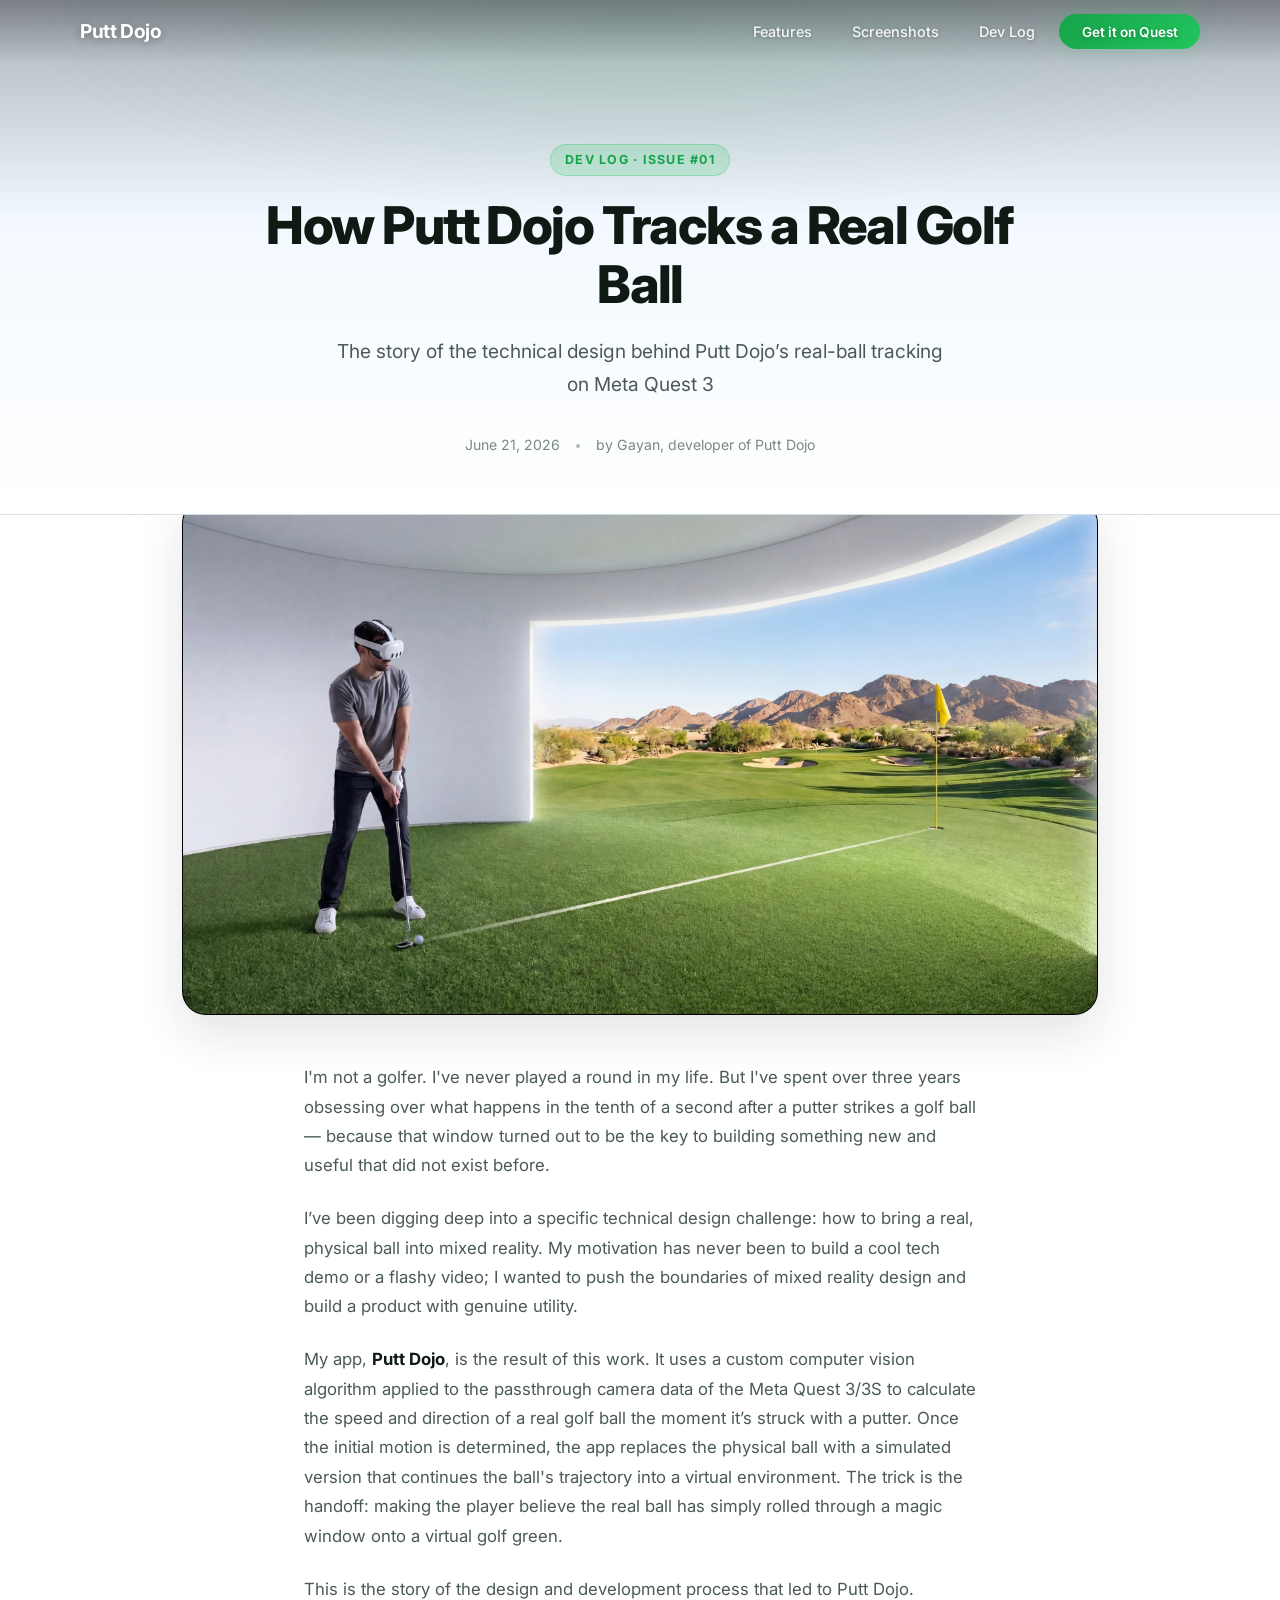
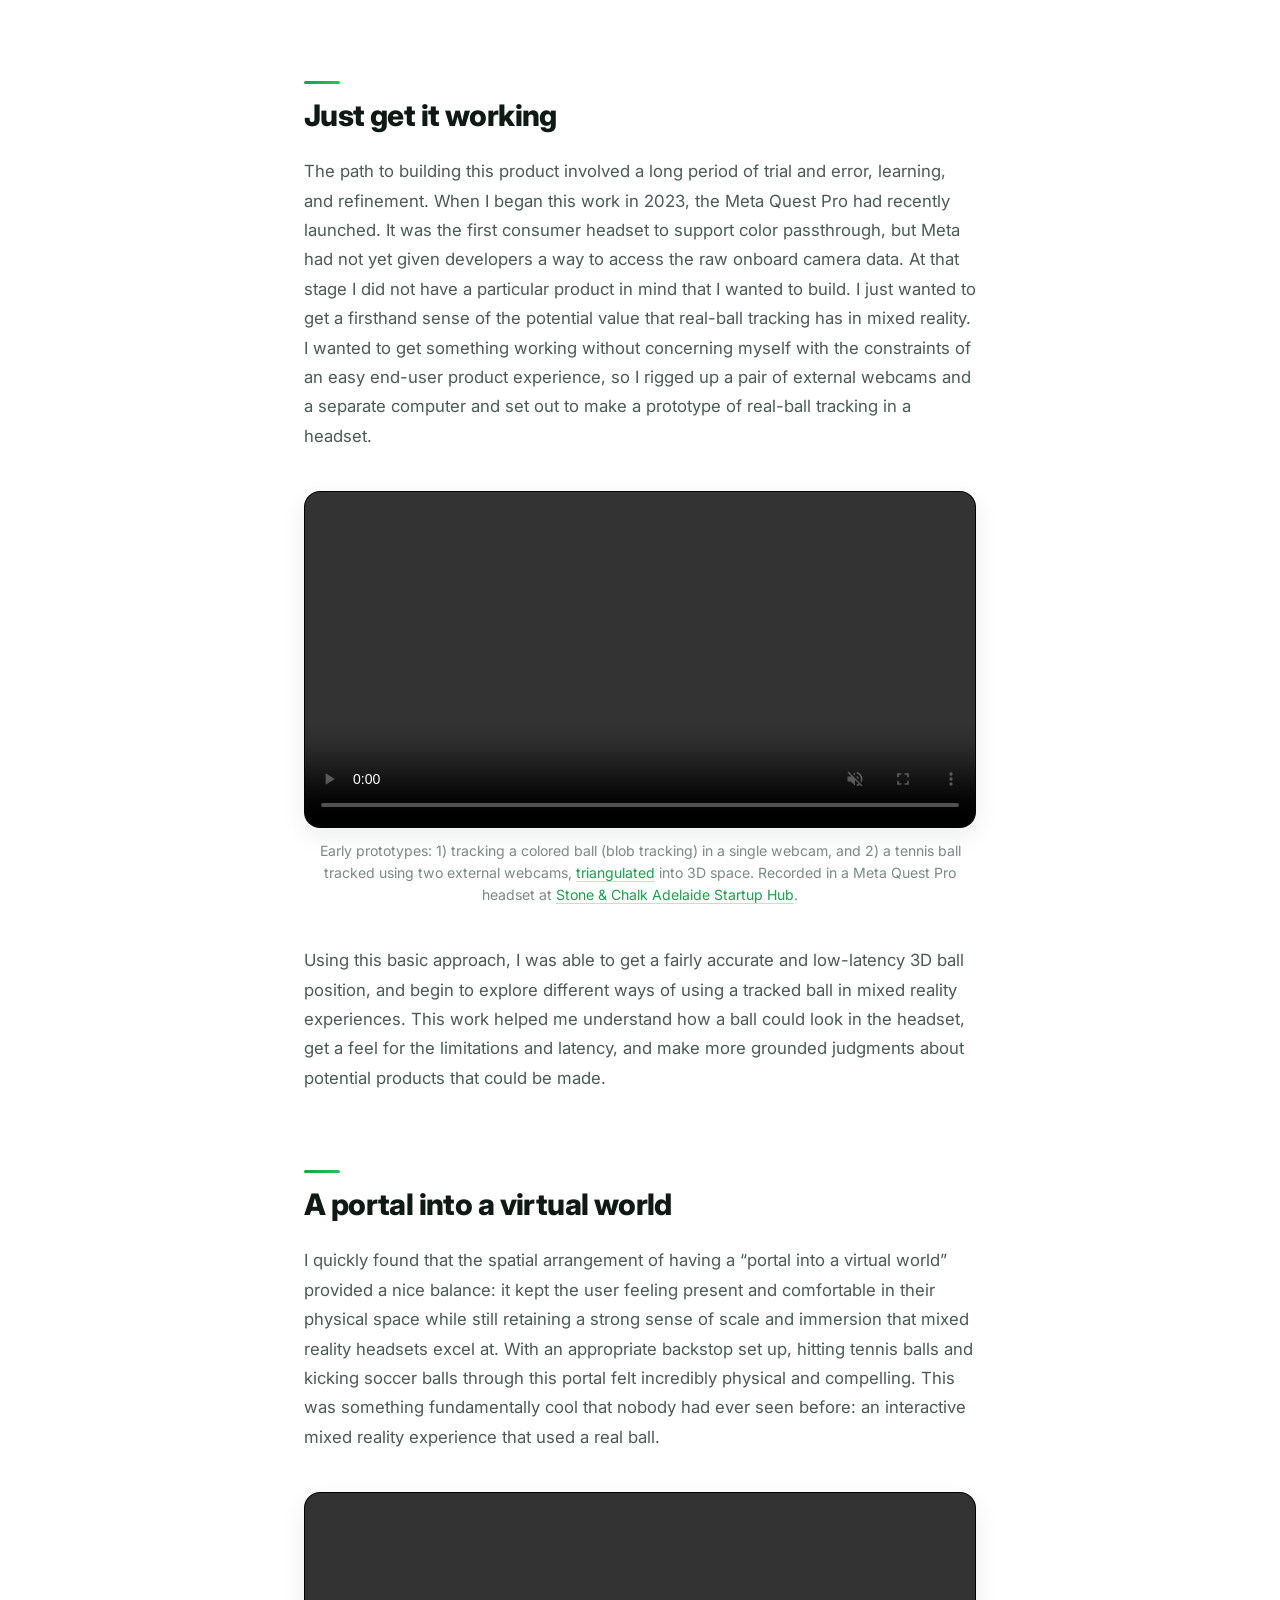
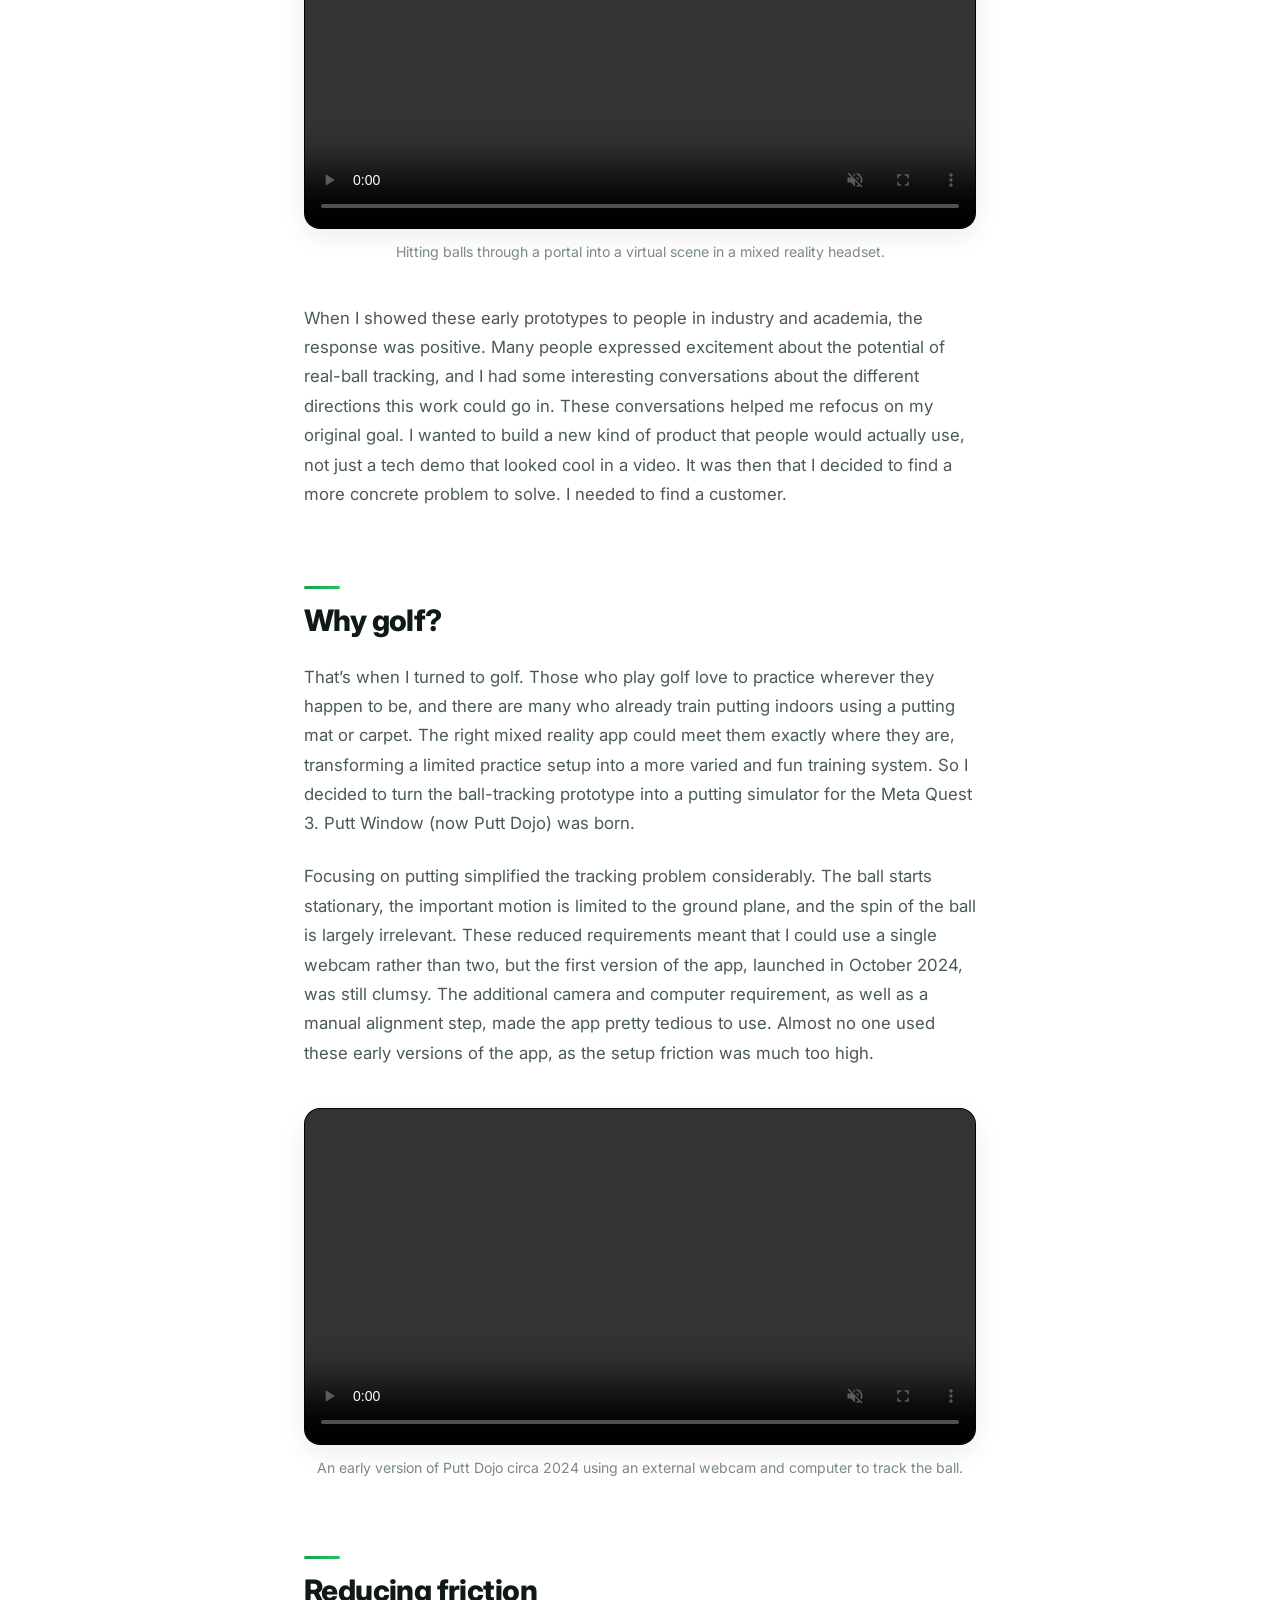
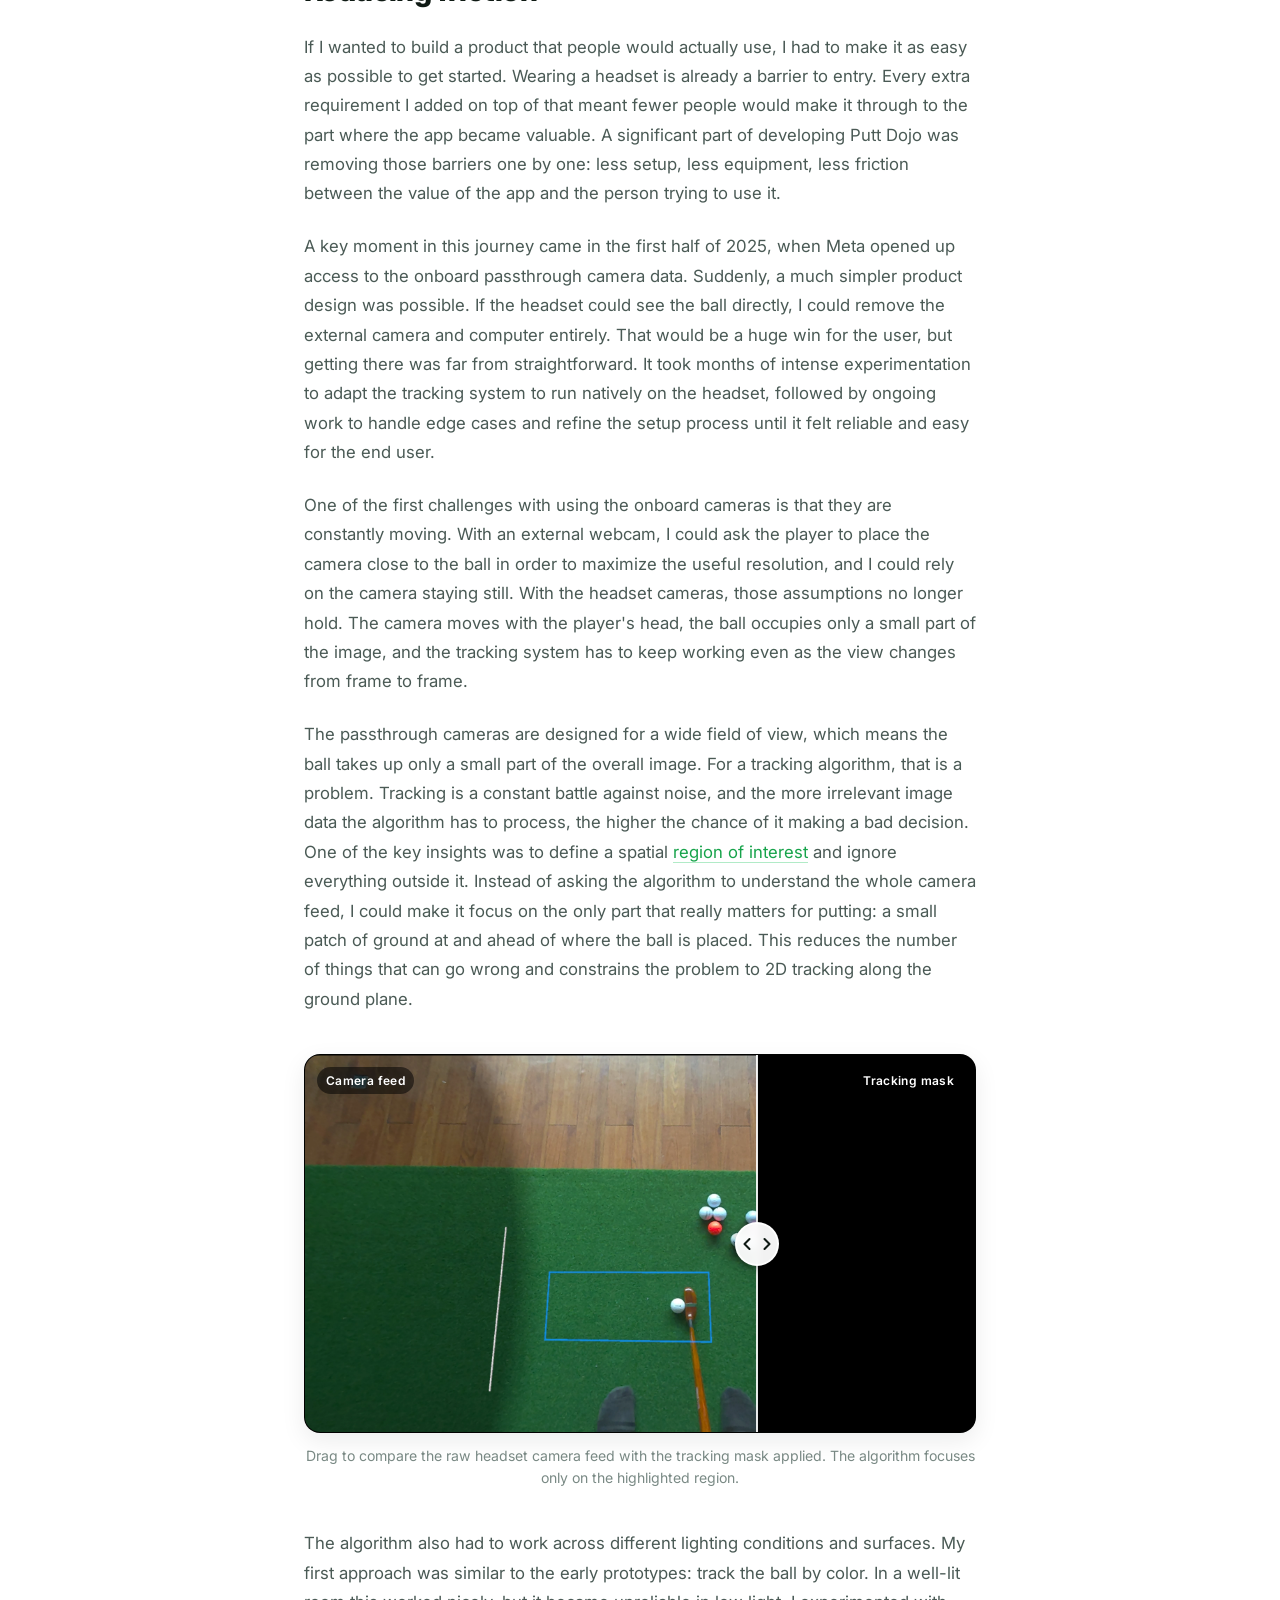
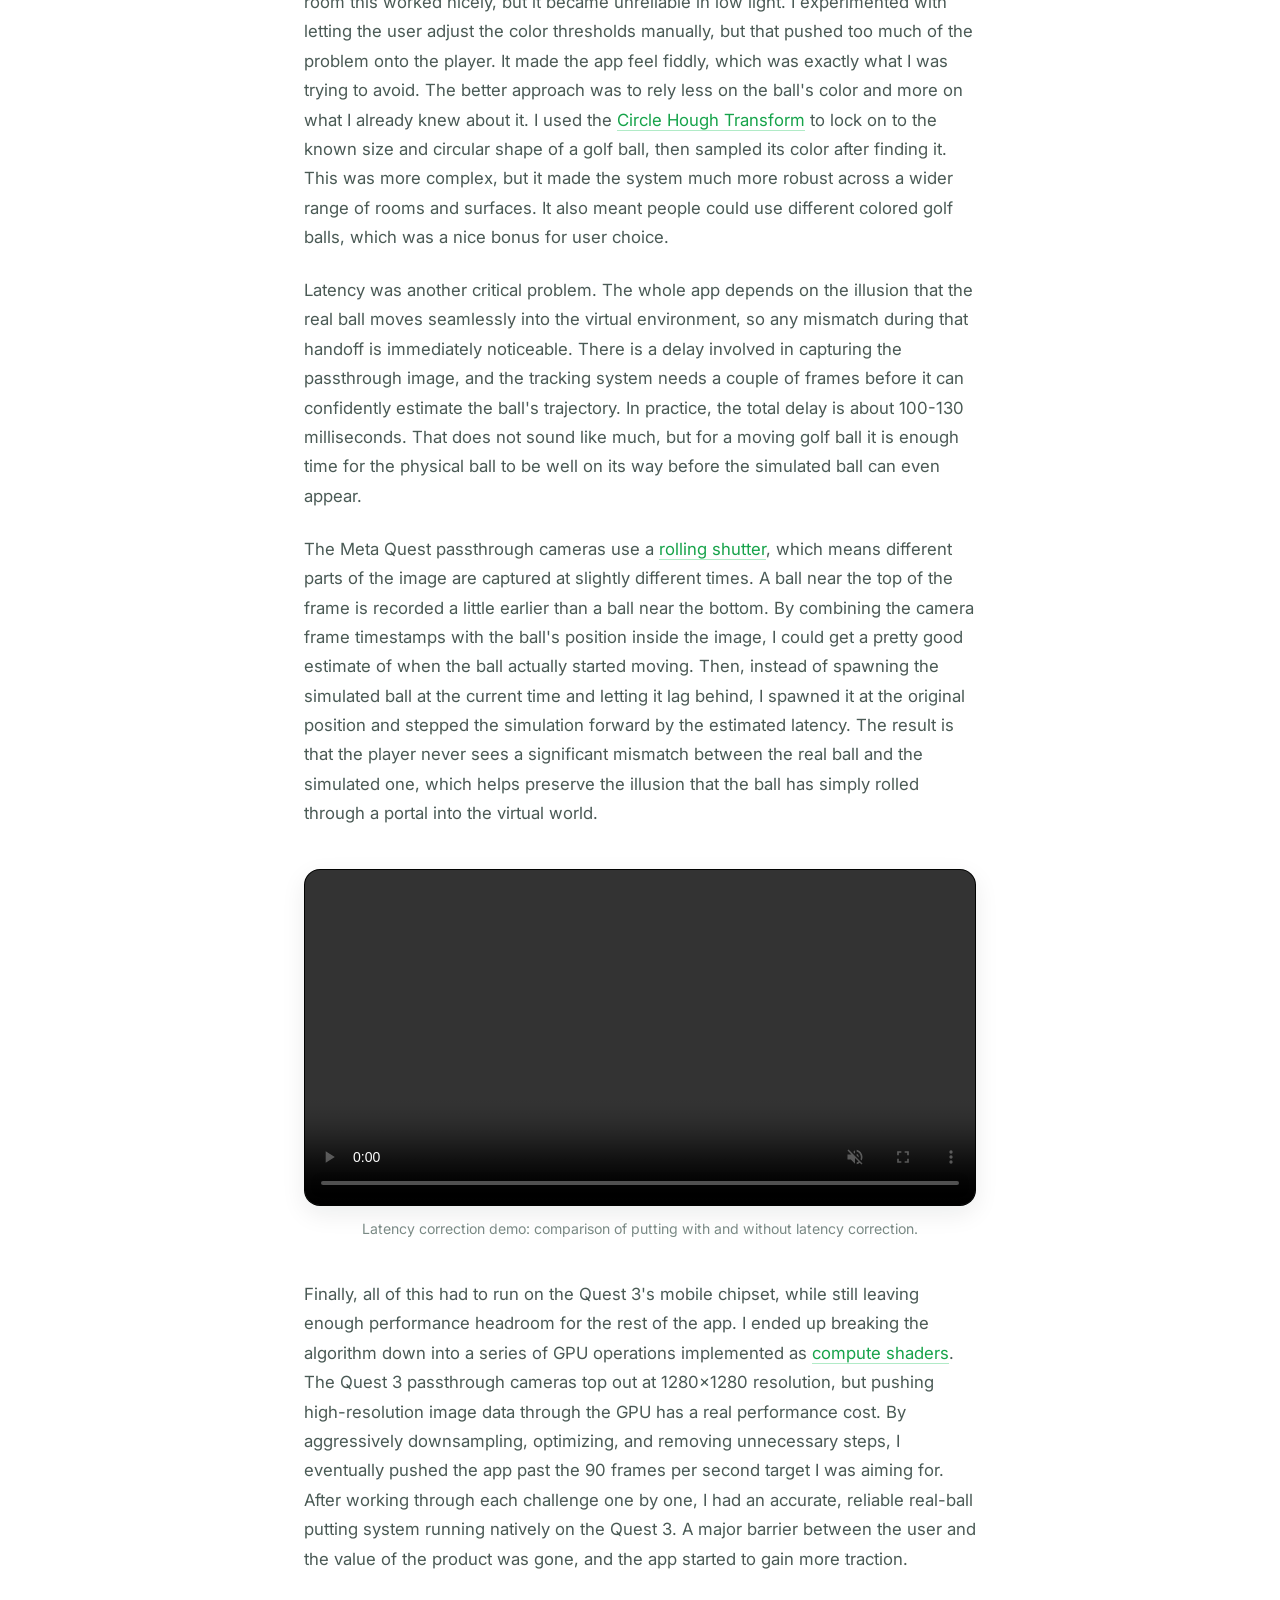
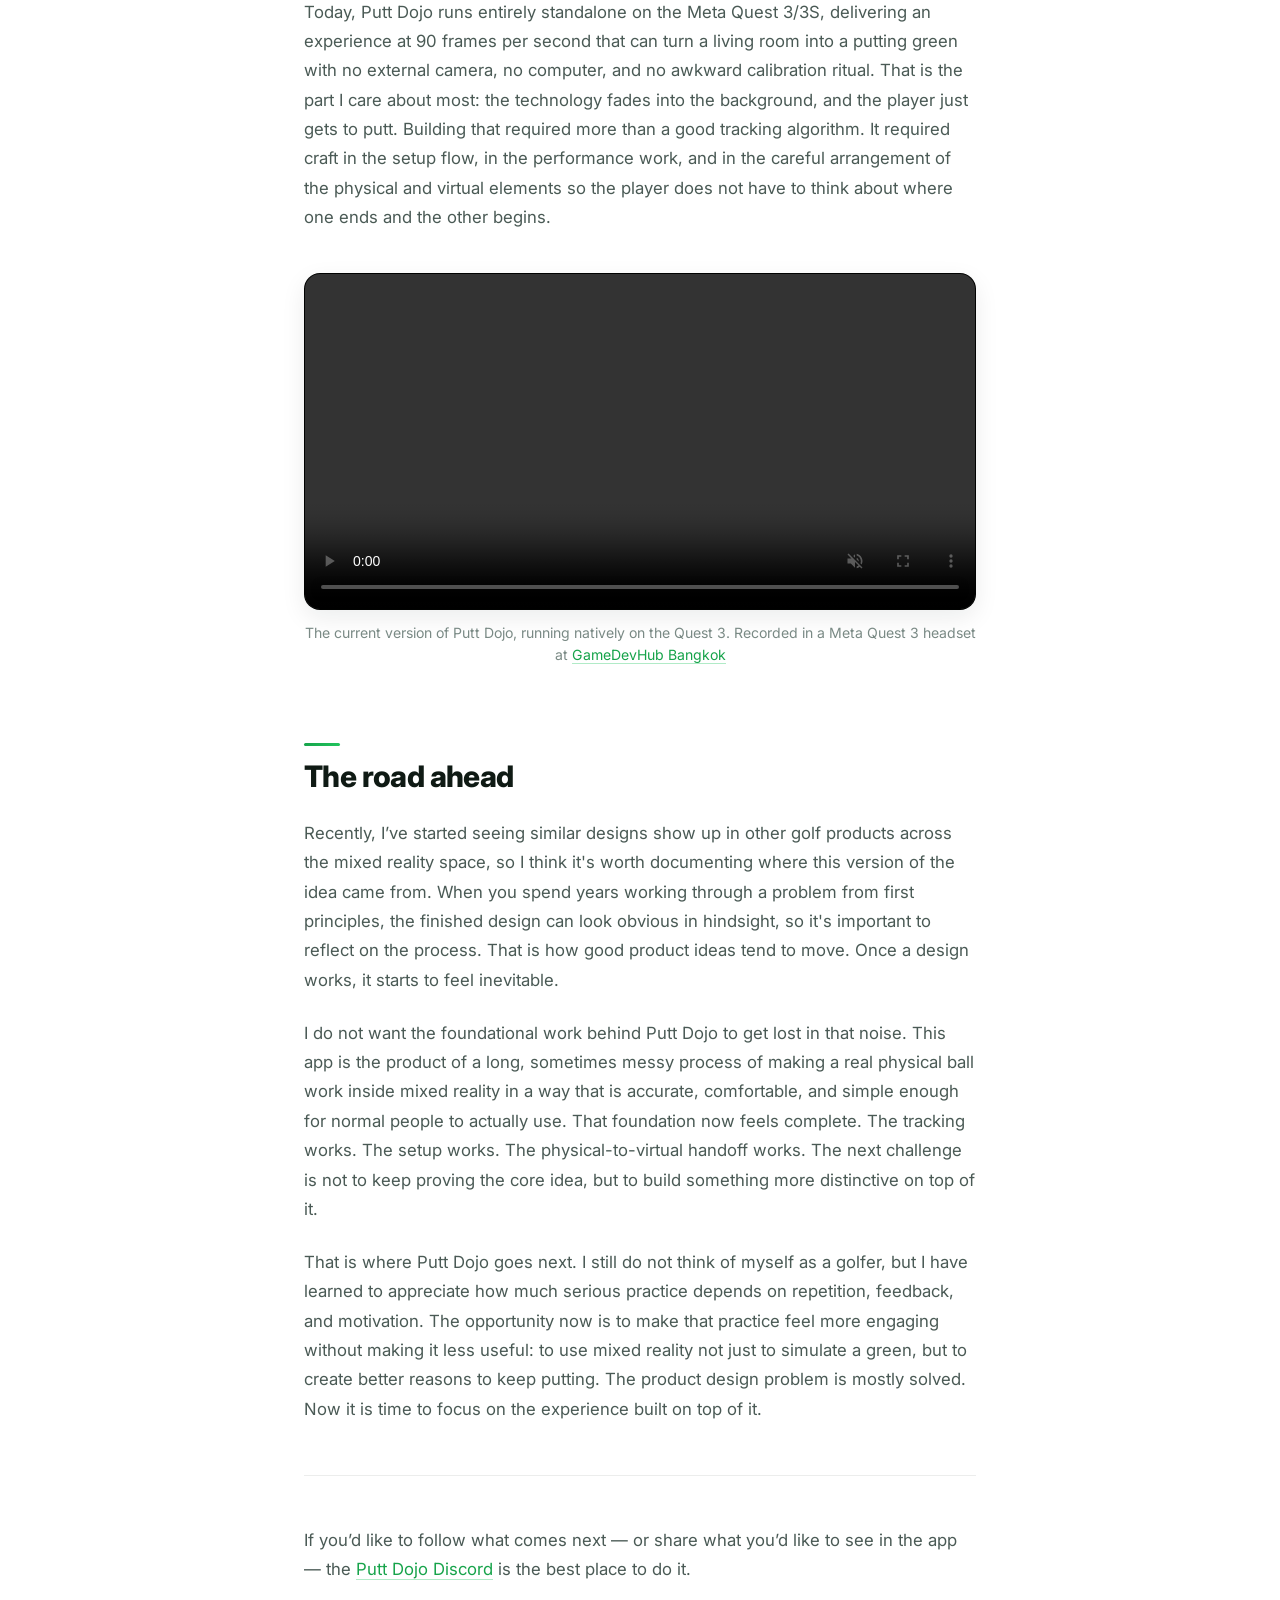
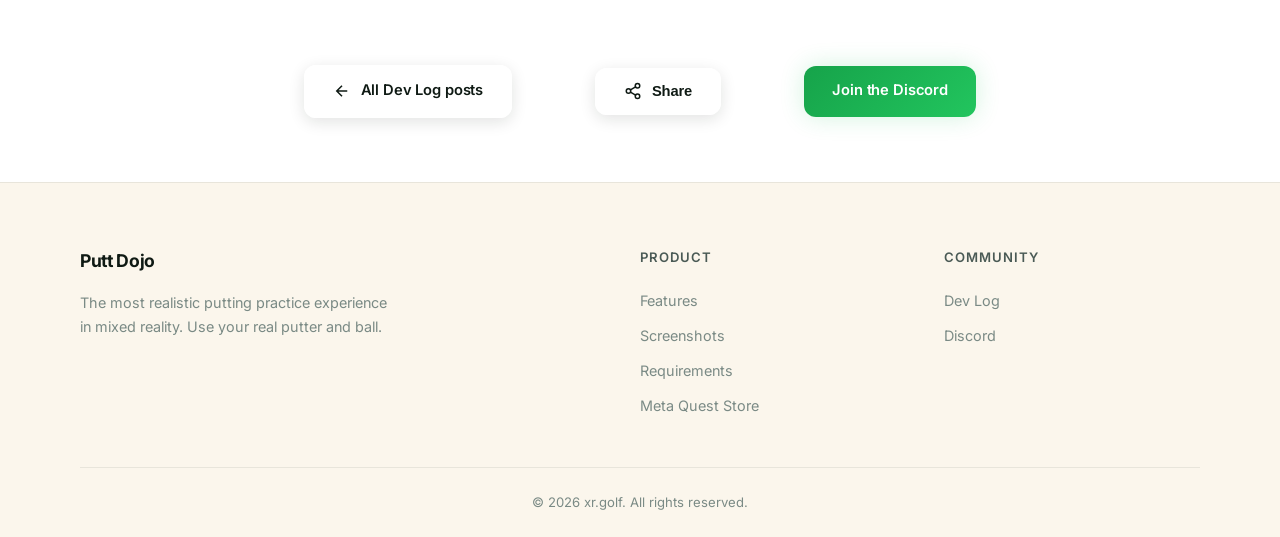
==== commit e7a72714: "Add share button with native share & copy Introduce a Share button to devlog posts with styles and b" ====
--- a/devlog/tracking-a-real-golf-ball.html
+++ b/devlog/tracking-a-real-golf-ball.html
@@ -578,6 +578,31 @@
         </svg>
         All Dev Log posts
       </a>
+      <button
+        type="button"
+        class="btn btn-secondary devlog-share"
+        id="share-btn"
+        aria-label="Share this post"
+      >
+        <svg
+          class="devlog-share-icon"
+          width="18"
+          height="18"
+          viewBox="0 0 24 24"
+          fill="none"
+          stroke="currentColor"
+          stroke-width="2"
+          stroke-linecap="round"
+          stroke-linejoin="round"
+          aria-hidden="true"
+        >
+          <circle cx="18" cy="5" r="3" />
+          <circle cx="6" cy="12" r="3" />
+          <circle cx="18" cy="19" r="3" />
+          <path d="M8.59 13.51l6.83 3.98M15.41 6.51l-6.82 3.98" />
+        </svg>
+        <span class="devlog-share-label">Share</span>
+      </button>
       <a
         href="https://discord.gg/wkDcwCEBzJ"
         class="btn btn-primary"
@@ -746,6 +771,72 @@
         }
       })();
     </script>
+    <script>
+      // Share button — native share sheet on mobile, copy-link fallback elsewhere
+      (function () {
+        var btn = document.getElementById("share-btn");
+        if (!btn) return;
+
+        var label = btn.querySelector(".devlog-share-label");
+        var defaultText = label ? label.textContent : "";
+        var resetTimer = null;
+
+        function getShareUrl() {
+          var canonical = document.querySelector('link[rel="canonical"]');
+          return (canonical && canonical.href) || window.location.href;
+        }
+
+        function getShareTitle() {
+          var og = document.querySelector('meta[property="og:title"]');
+          return (og && og.content) || document.title;
+        }
+
+        function flashLabel(text) {
+          if (!label) return;
+          label.textContent = text;
+          btn.classList.add("is-shared");
+          if (resetTimer) clearTimeout(resetTimer);
+          resetTimer = setTimeout(function () {
+            label.textContent = defaultText;
+            btn.classList.remove("is-shared");
+          }, 2000);
+        }
+
+        function copyFallback(url) {
+          if (navigator.clipboard && navigator.clipboard.writeText) {
+            navigator.clipboard.writeText(url).then(
+              function () {
+                flashLabel("Link copied!");
+              },
+              function () {
+                flashLabel("Copy failed");
+              },
+            );
+          } else {
+            flashLabel("Copy failed");
+          }
+        }
+
+        btn.addEventListener("click", function () {
+          var url = getShareUrl();
+          var shareData = {
+            title: getShareTitle(),
+            text: getShareTitle(),
+            url: url,
+          };
+
+          if (navigator.share) {
+            navigator.share(shareData).catch(function (err) {
+              // Ignore user-cancelled shares; fall back for real failures
+              if (err && err.name === "AbortError") return;
+              copyFallback(url);
+            });
+          } else {
+            copyFallback(url);
+          }
+        });
+      })();
+    </script>
   </body>
 </html>
 
--- a/devlog/devlog.css
+++ b/devlog/devlog.css
@@ -378,6 +378,22 @@
 
 .devlog-end .btn {
   font-size: 0.92rem;
+}
+
+/* Share button — sits between the back link and the Discord CTA */
+.devlog-share {
+  /* Comfortable touch target on mobile */
+  min-height: 44px;
+}
+
+.devlog-share-icon {
+  flex-shrink: 0;
+}
+
+/* Brief confirmation state after copying the link */
+.devlog-share.is-shared {
+  color: var(--primary-dark);
+  border-color: var(--border-accent);
 }
 
 /* ----- Devlog index (article list) ----- */
@@ -591,3 +607,56 @@
   line-height: 1.55;
 }
 
+/* ===========================================================
+   MOBILE REFINEMENTS
+   Fine-tuning for narrow viewports (~360–600px). Base layout
+   is already fluid; these rules tighten spacing and prevent
+   cramped prose elements at small widths.
+   =========================================================== */
+@media (max-width: 600px) {
+  /* Tighten the generous horizontal gutters on small screens */
+  .devlog-cover {
+    padding: 0 1.25rem;
+  }
+
+  /* Stack the end-of-article buttons full-width instead of
+     spreading them apart with awkward gaps */
+  .devlog-end {
+    flex-direction: column;
+    align-items: stretch;
+    justify-content: flex-start;
+    gap: 0.75rem;
+    padding: 0 1.25rem 3.5rem;
+  }
+
+  .devlog-end .btn {
+    width: 100%;
+    justify-content: center;
+  }
+
+  /* Give callouts room to breathe at narrow widths */
+  .article .callout {
+    padding: 0.95rem 1rem;
+    gap: 0.7rem;
+    font-size: 0.92rem;
+  }
+
+  /* Reduce code-block size to limit horizontal scrolling */
+  .article pre {
+    padding: 0.95rem 1rem;
+    font-size: 0.82rem;
+  }
+}
+
+@media (max-width: 400px) {
+  /* Pull the before/after labels slightly inward so they don't
+     collide with the very edge on the smallest screens */
+  .before-after-label--left {
+    left: 0.5rem;
+  }
+
+  .before-after-label--right {
+    right: 0.5rem;
+  }
+}
+
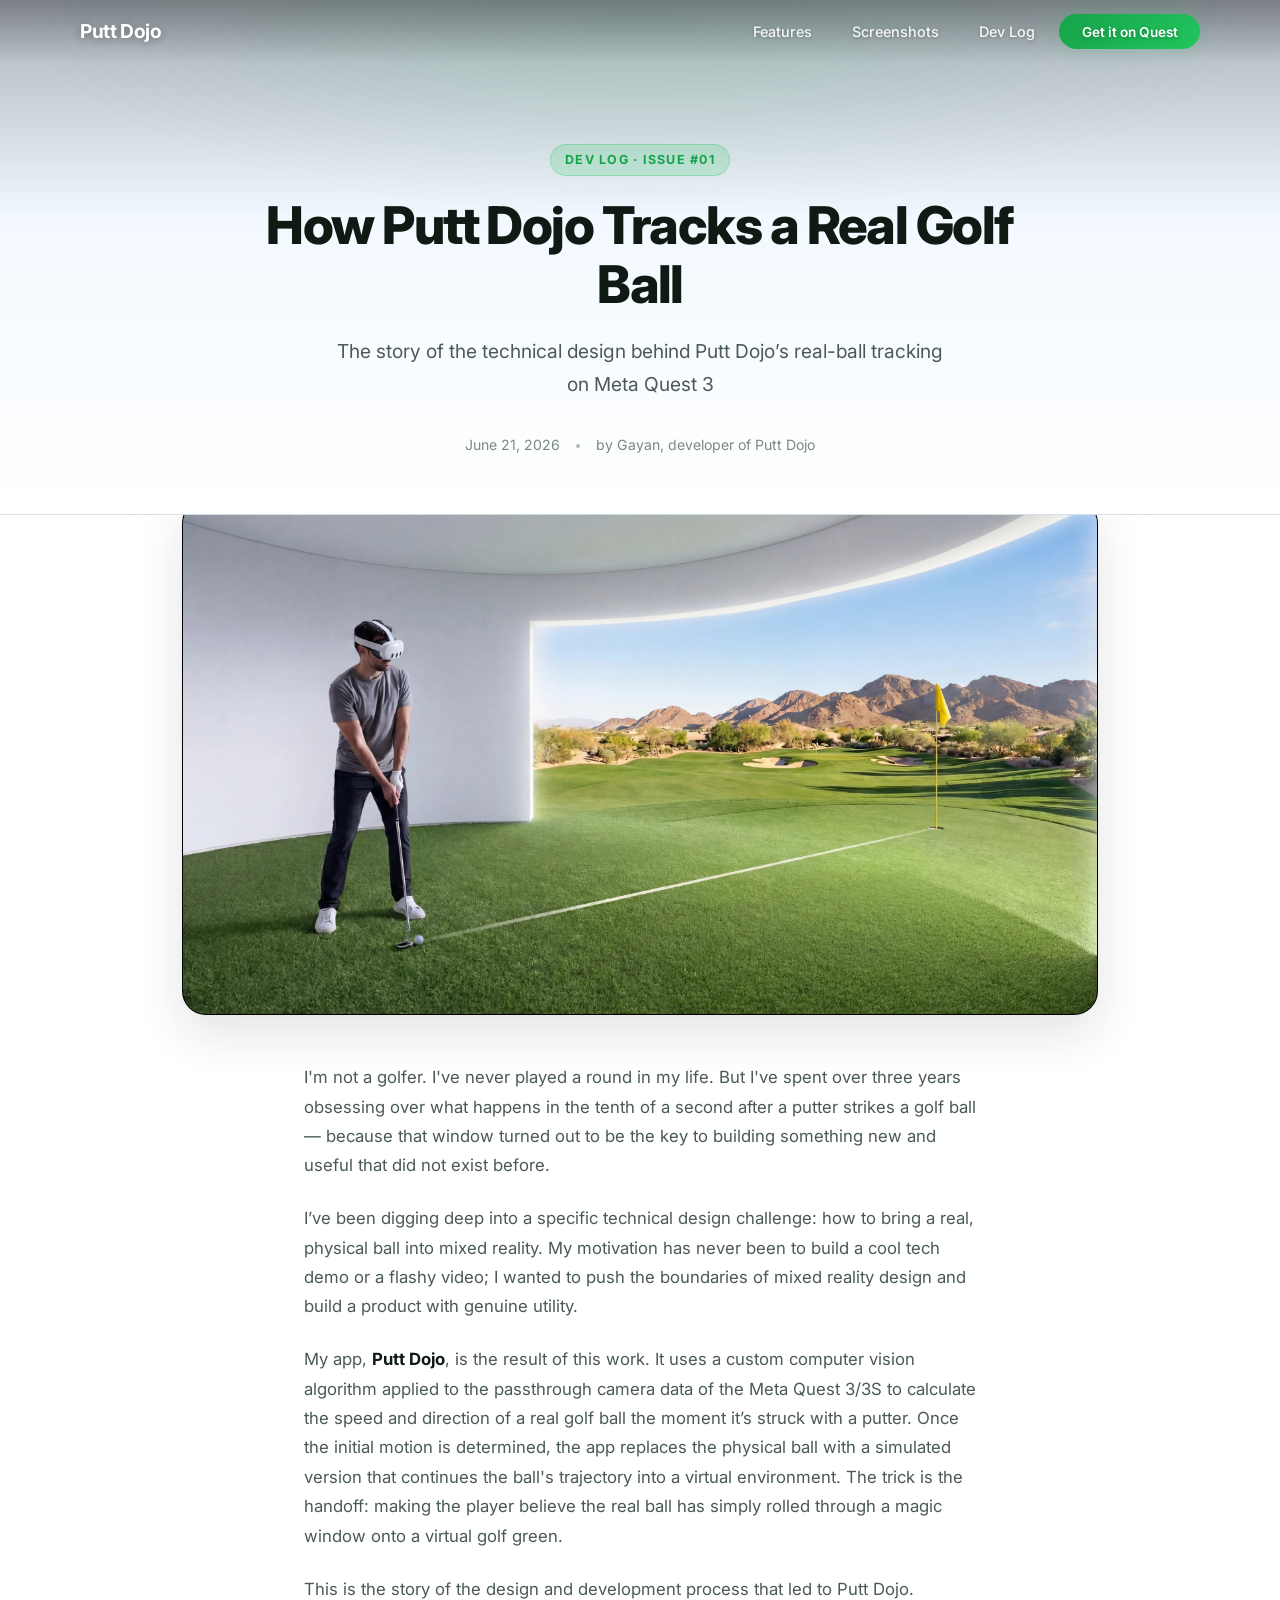
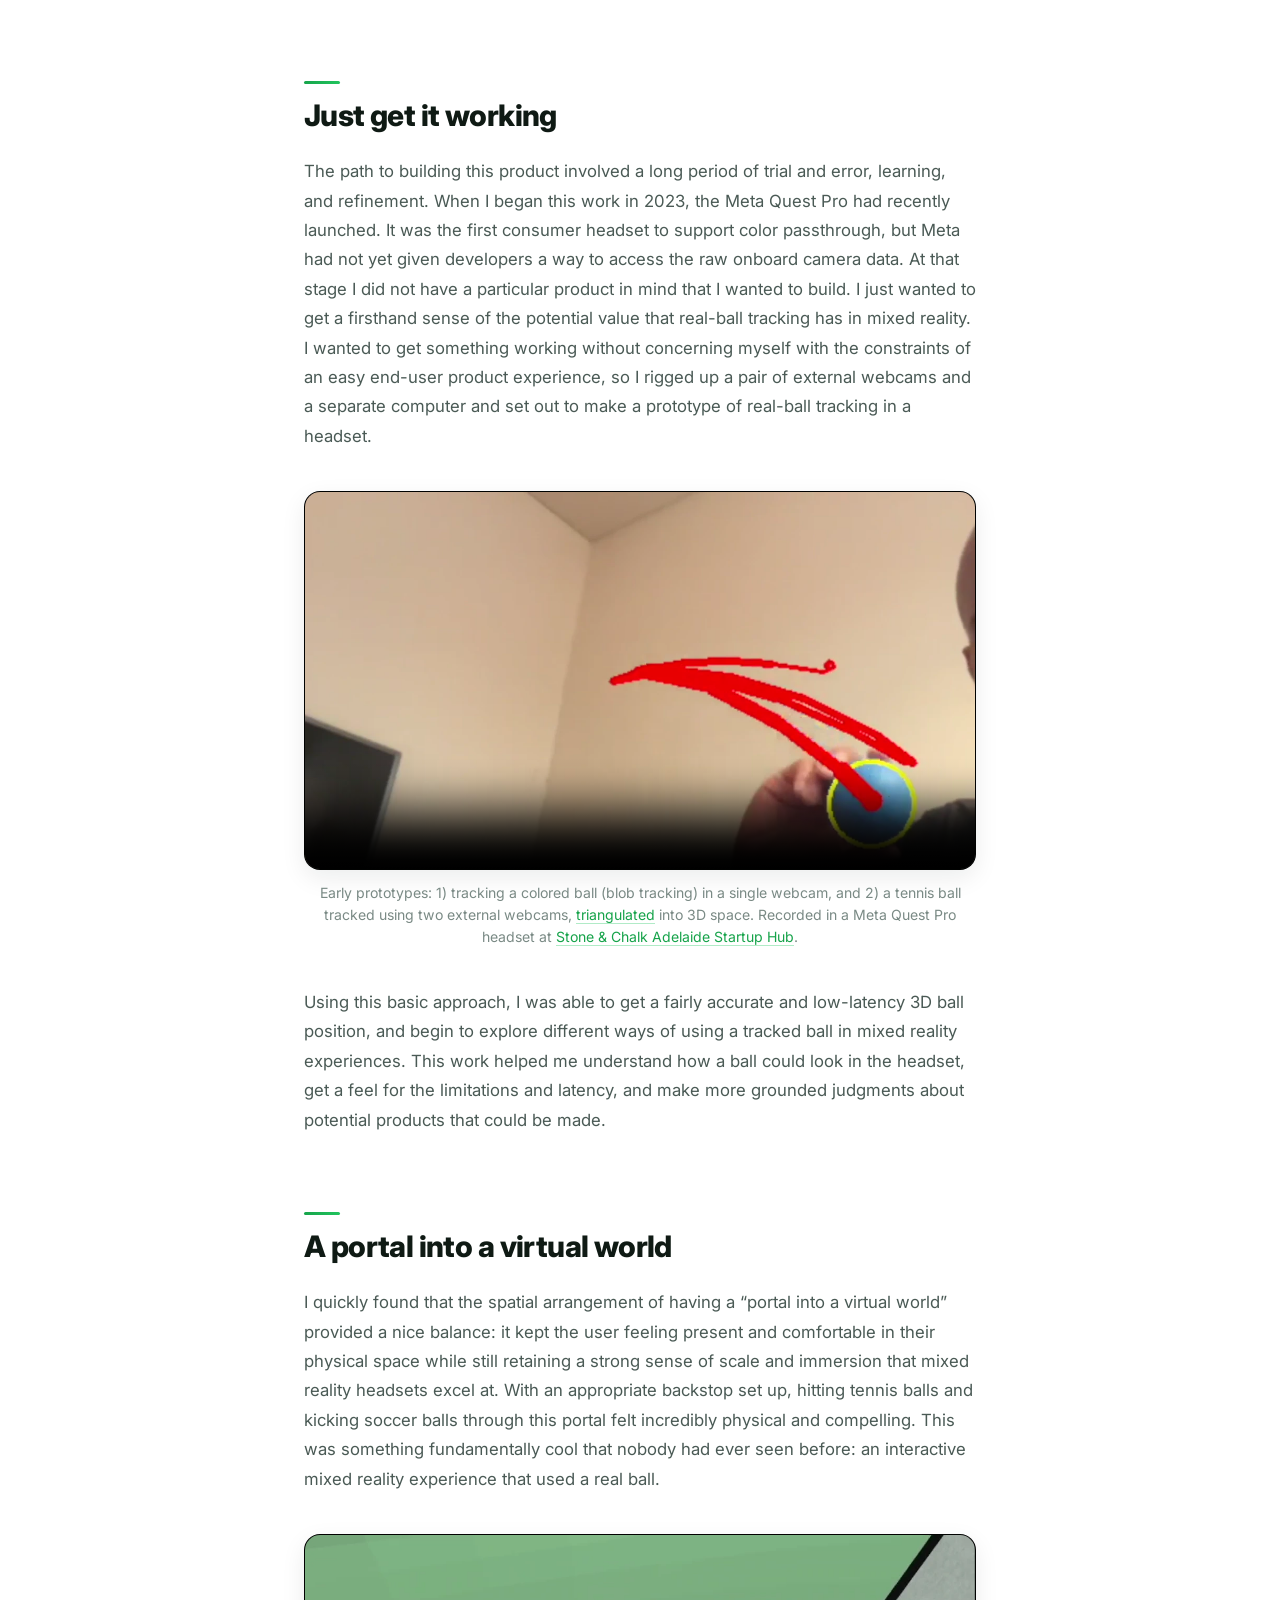
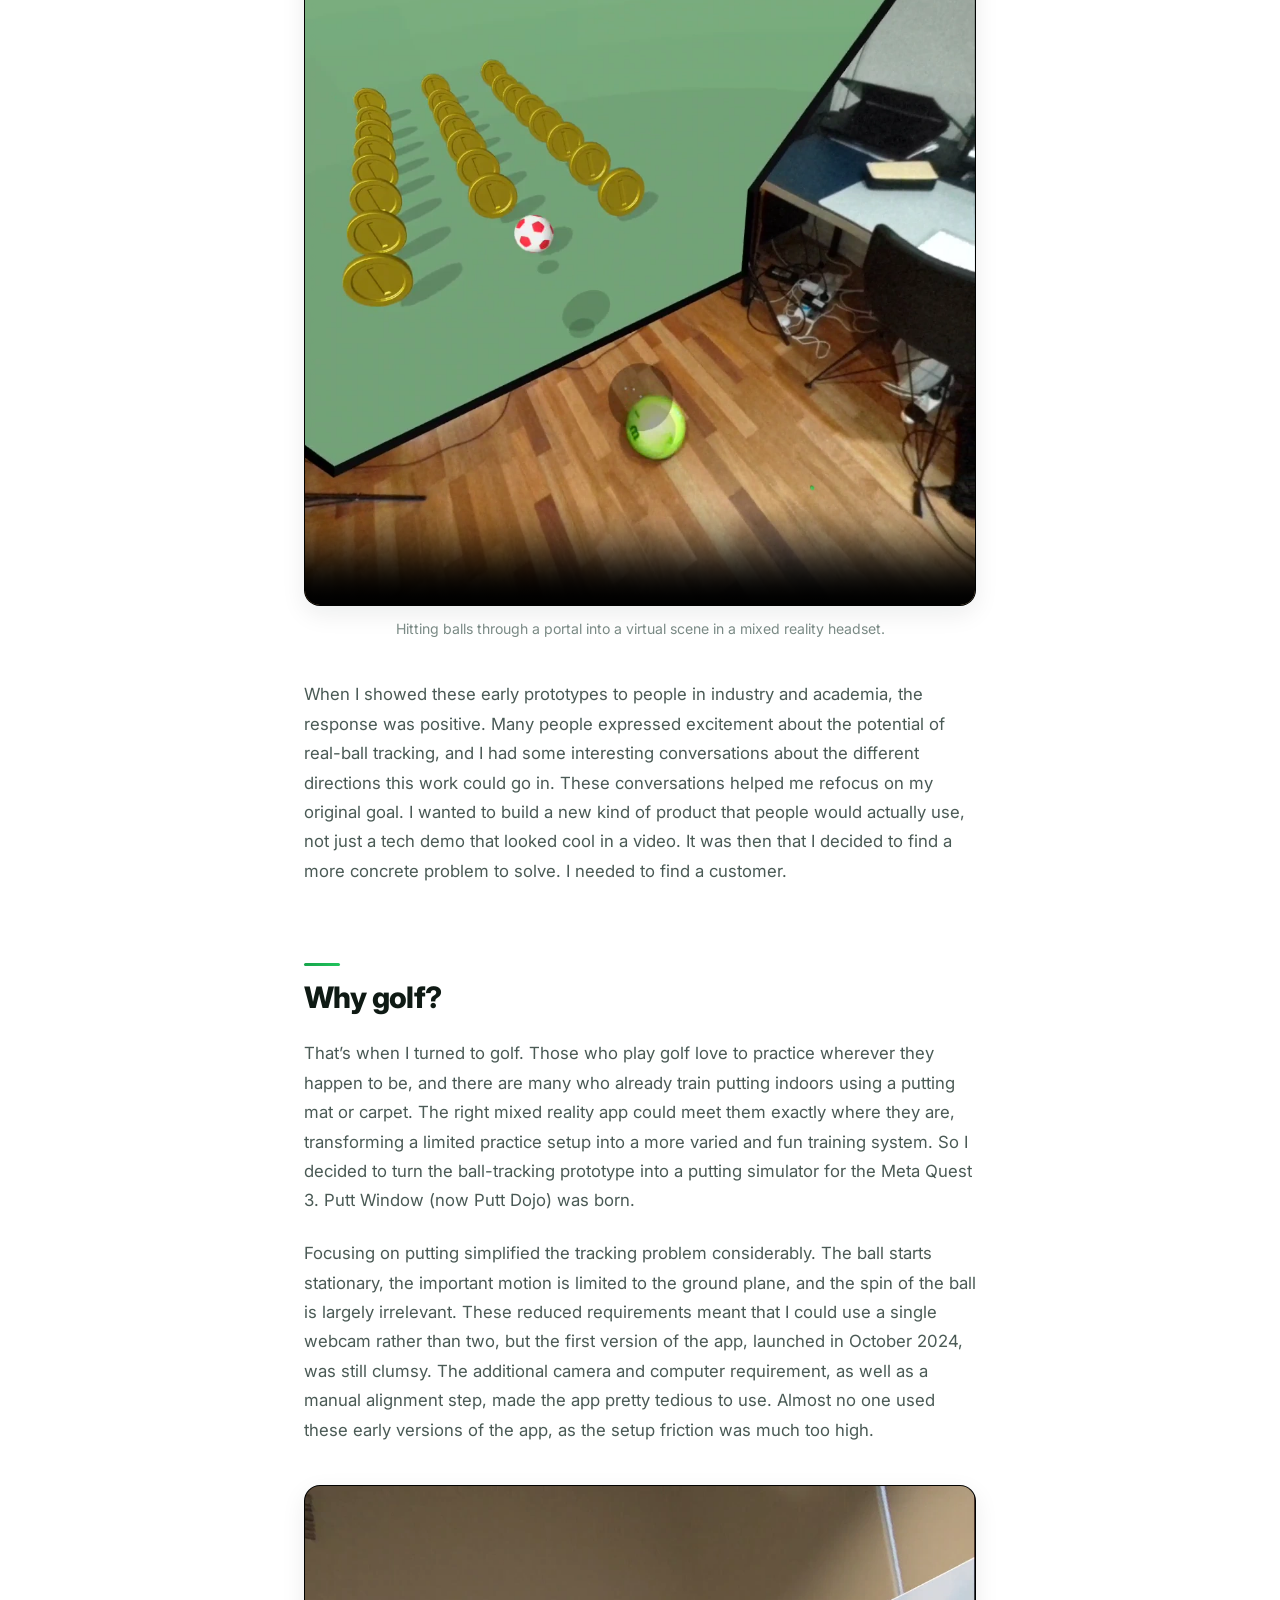
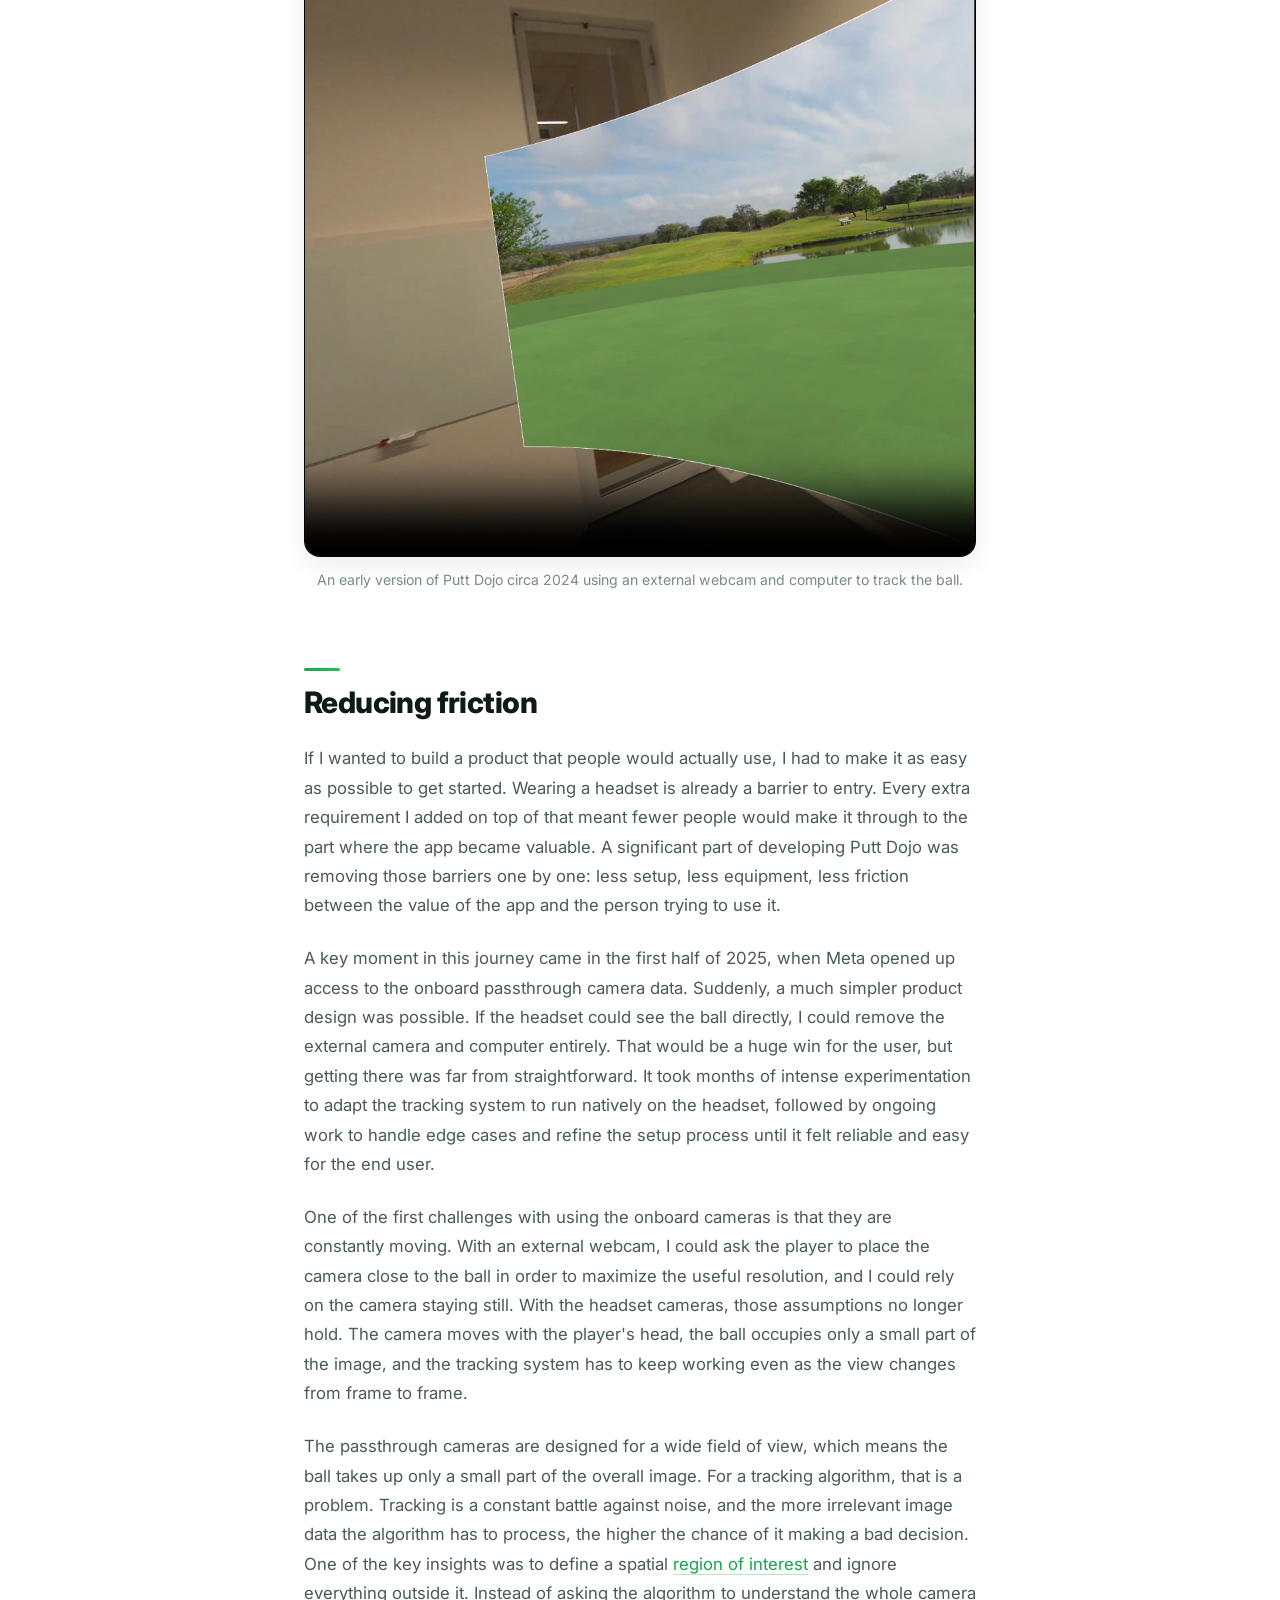
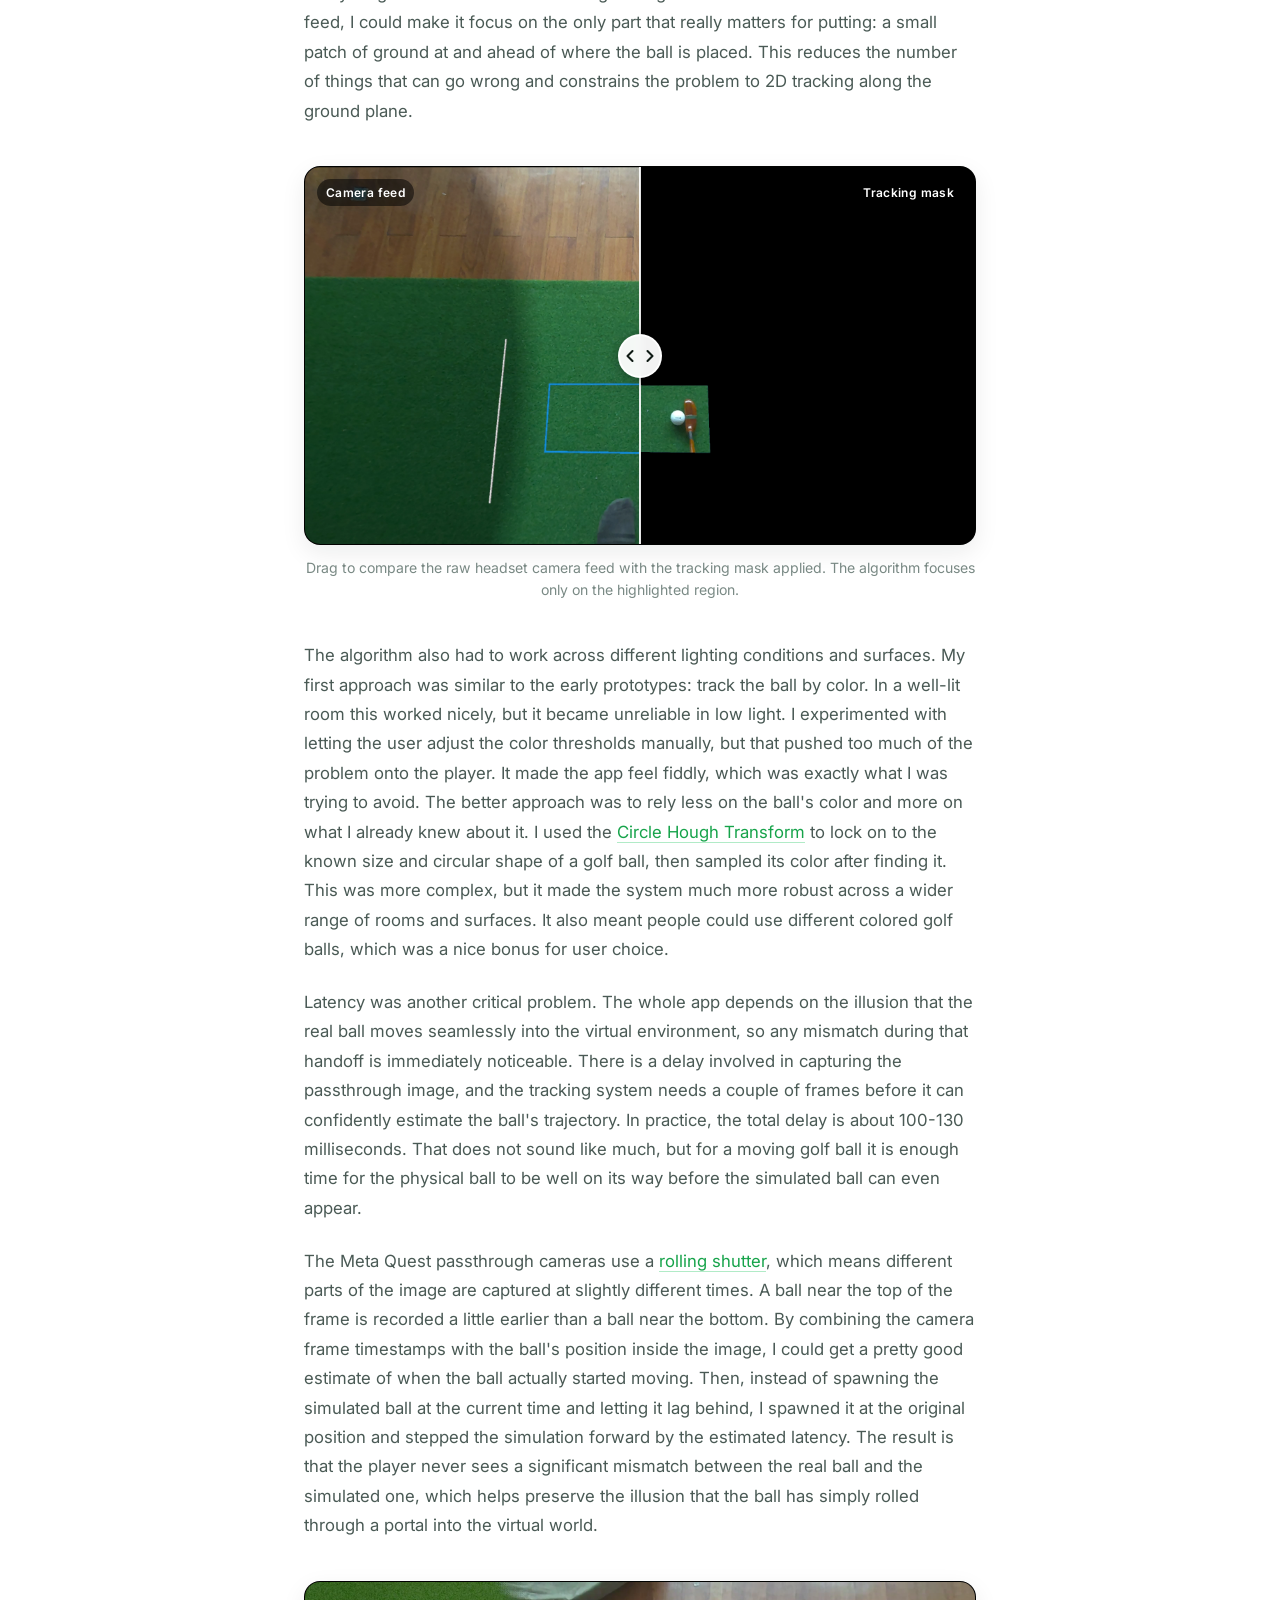
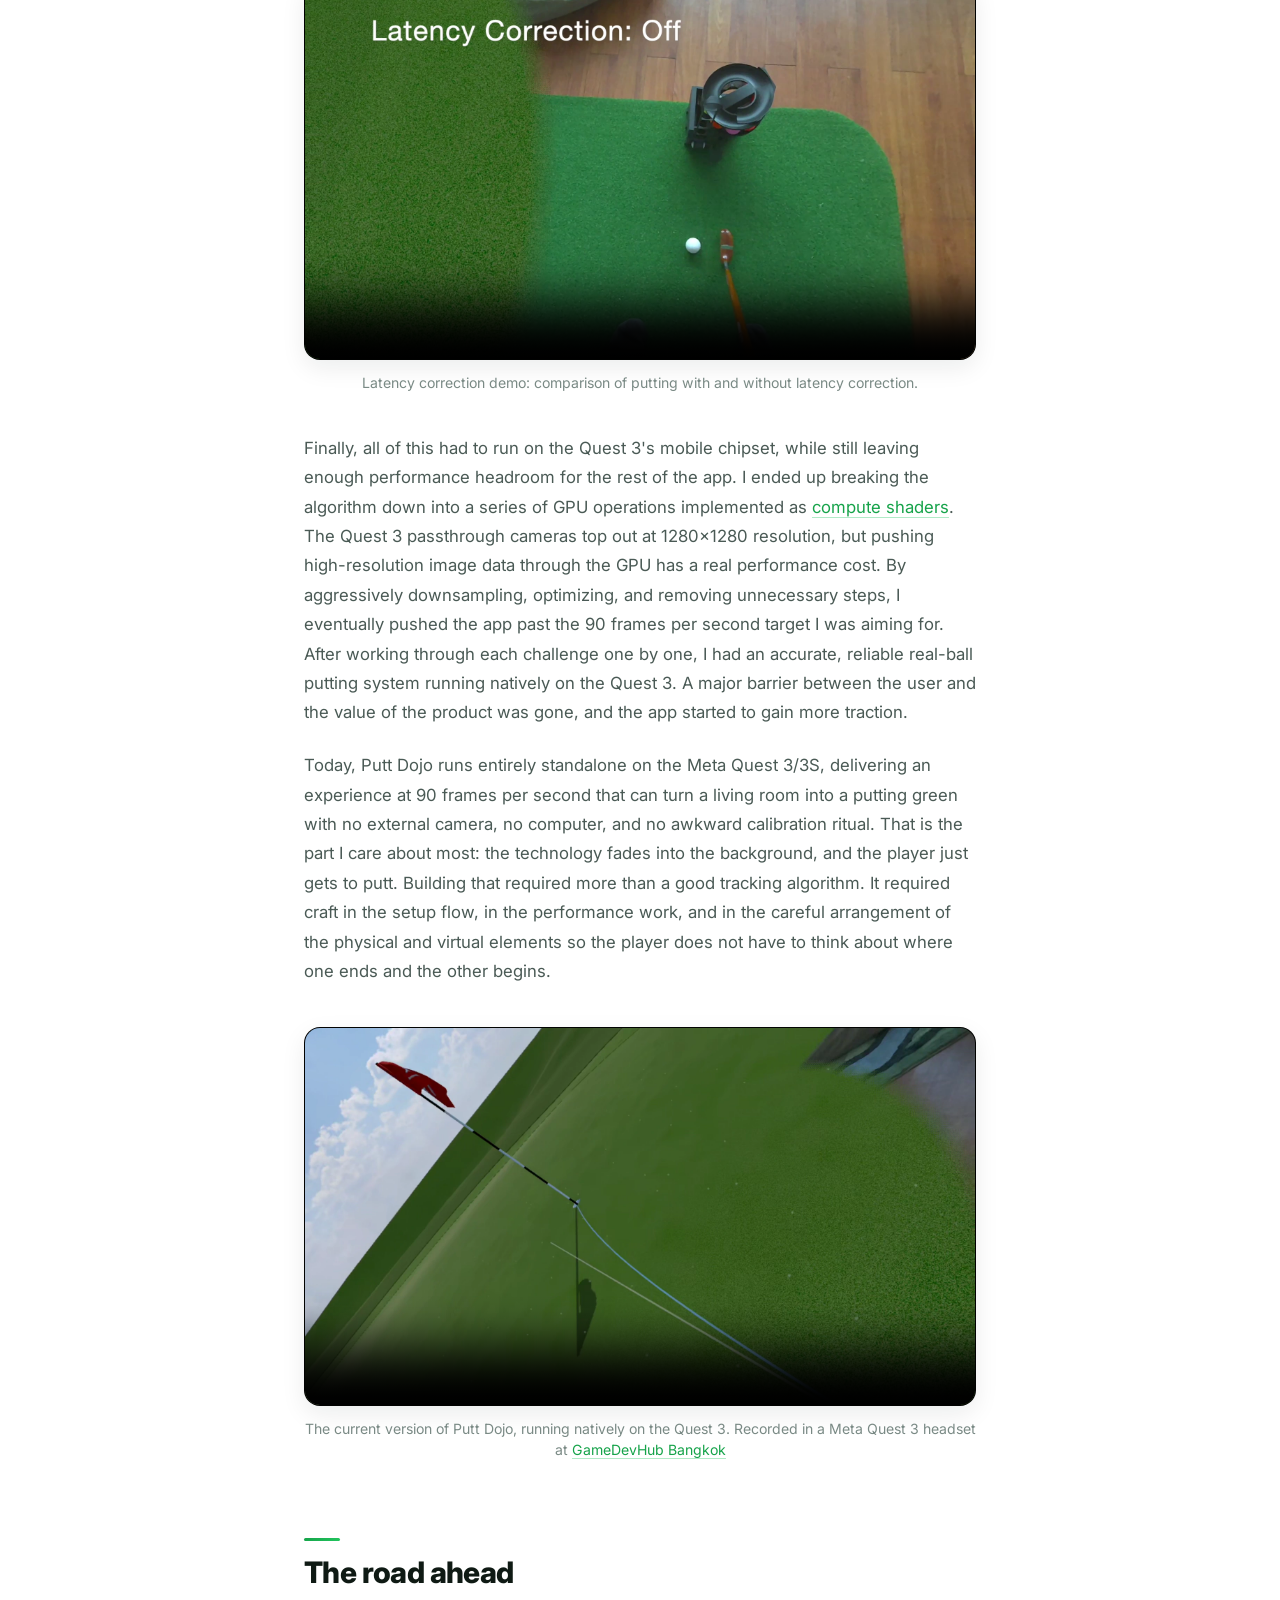
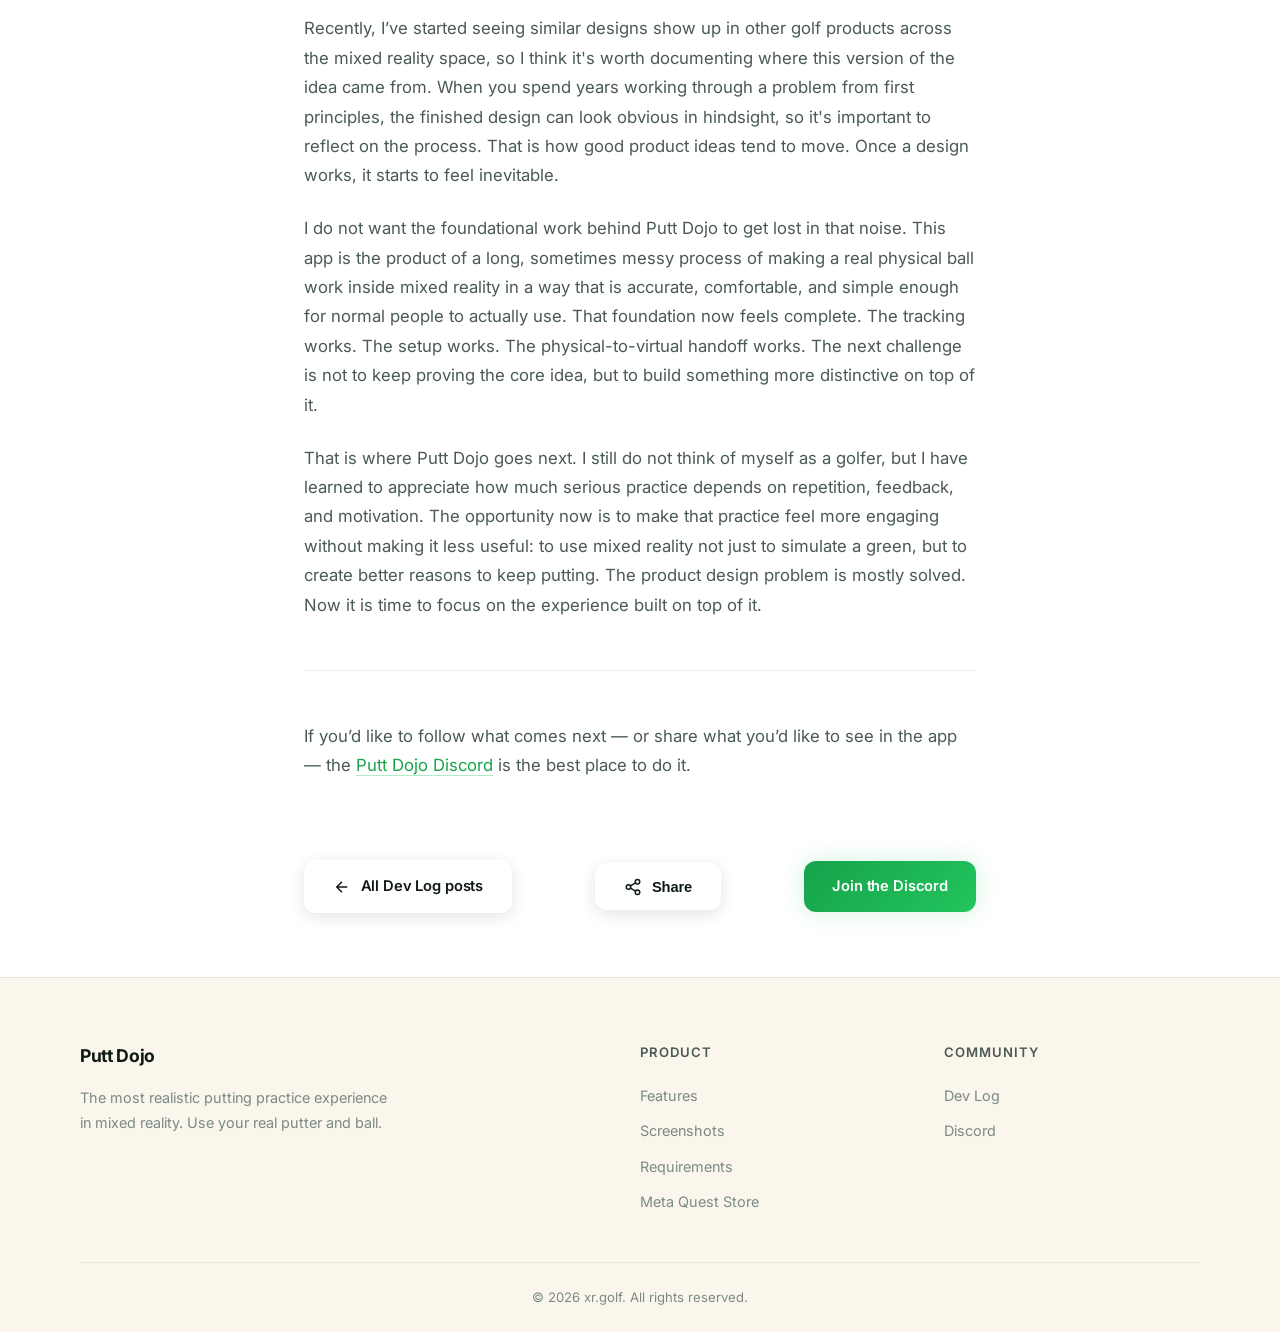
==== commit 816a5b87: "Add video posters and reference them in devlog Add five .webp poster images for devlog videos and up" ====
--- a/devlog/tracking-a-real-golf-ball.html
+++ b/devlog/tracking-a-real-golf-ball.html
@@ -187,6 +187,7 @@
       <figure>
         <video
           src="ball_tracking.mp4"
+          poster="ball_tracking_poster.webp"
           controls
           muted
           playsinline
@@ -234,6 +235,7 @@
       <figure>
         <video
           src="portal.mp4"
+          poster="portal_poster.webp"
           controls
           muted
           playsinline
@@ -284,6 +286,7 @@
       <figure>
         <video
           src="putting_sim.mp4"
+          poster="putting_sim_poster.webp"
           controls
           muted
           playsinline
@@ -465,6 +468,7 @@
       <figure>
         <video
           src="latency_correction.mp4"
+          poster="latency_correction_poster.webp"
           controls
           muted
           playsinline
@@ -509,6 +513,7 @@
       <figure>
         <video
           src="latest.mp4"
+          poster="latest_poster.webp"
           controls
           muted
           playsinline
